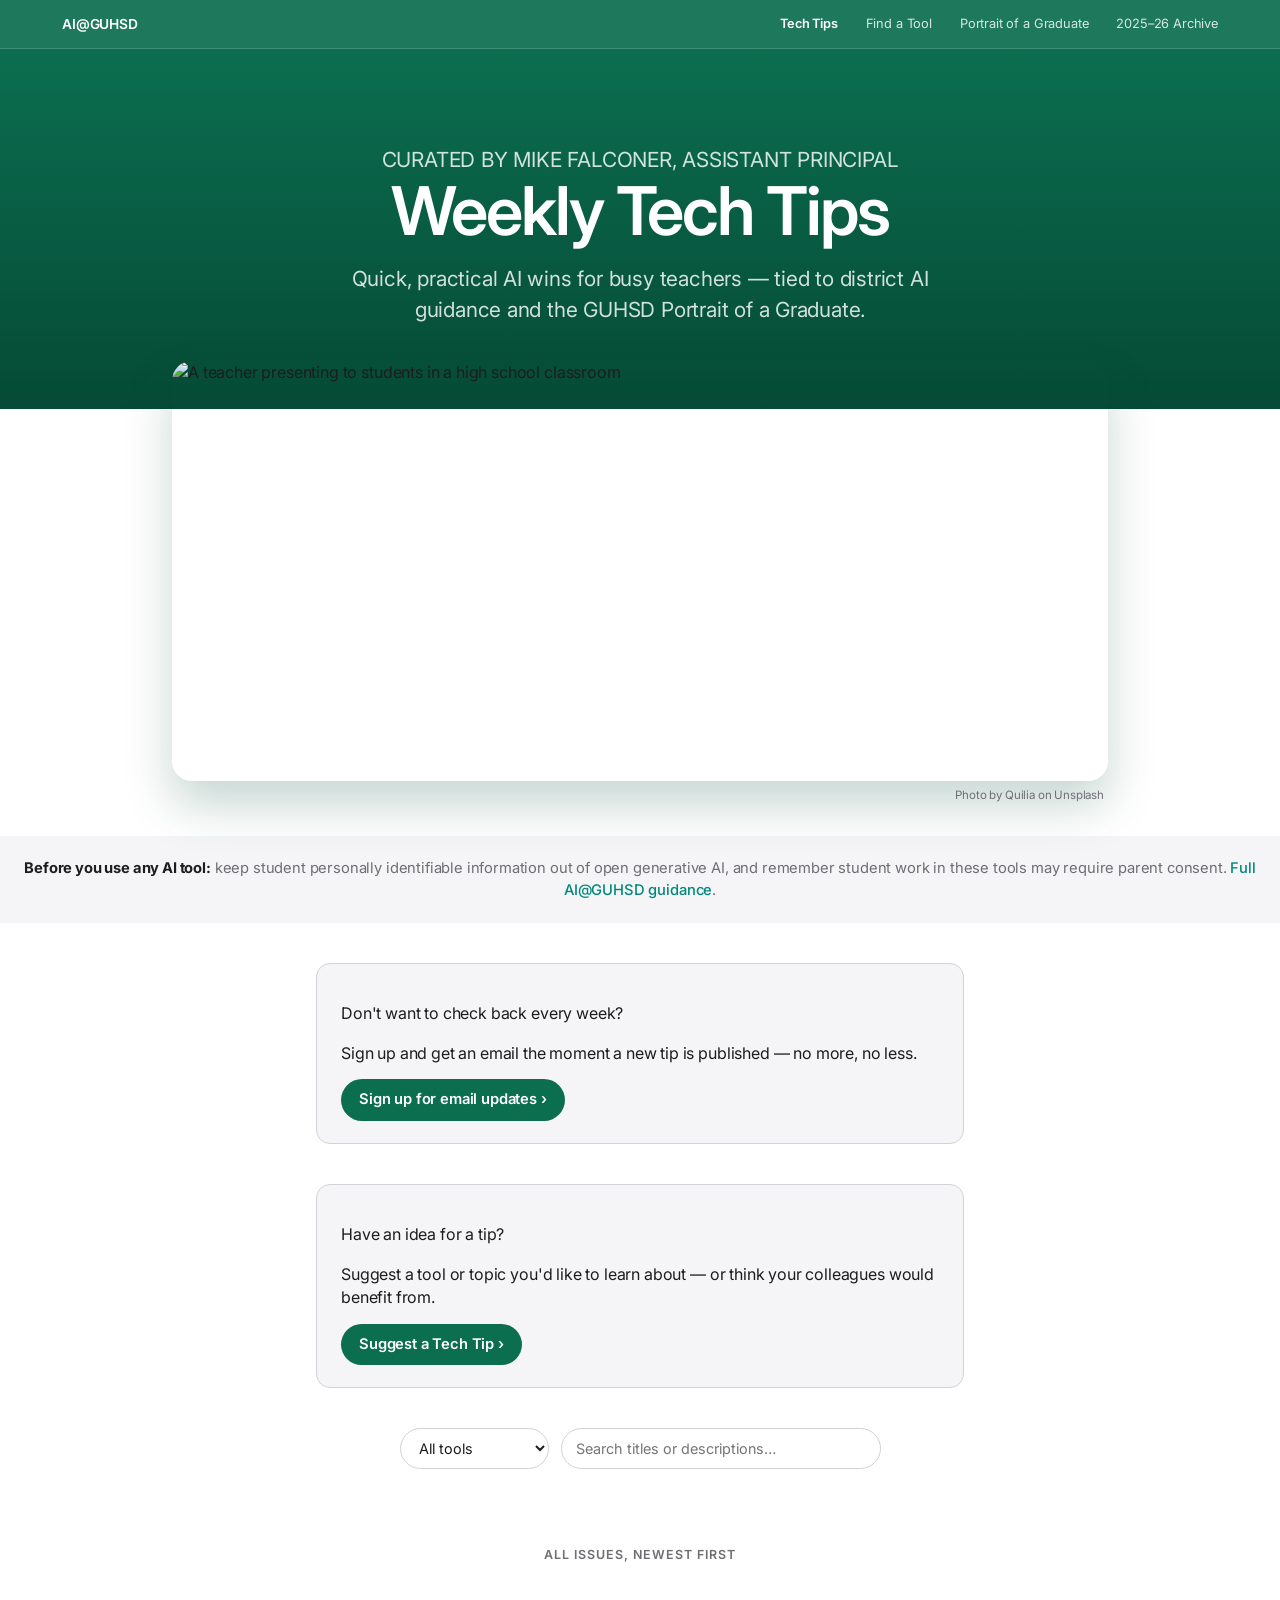
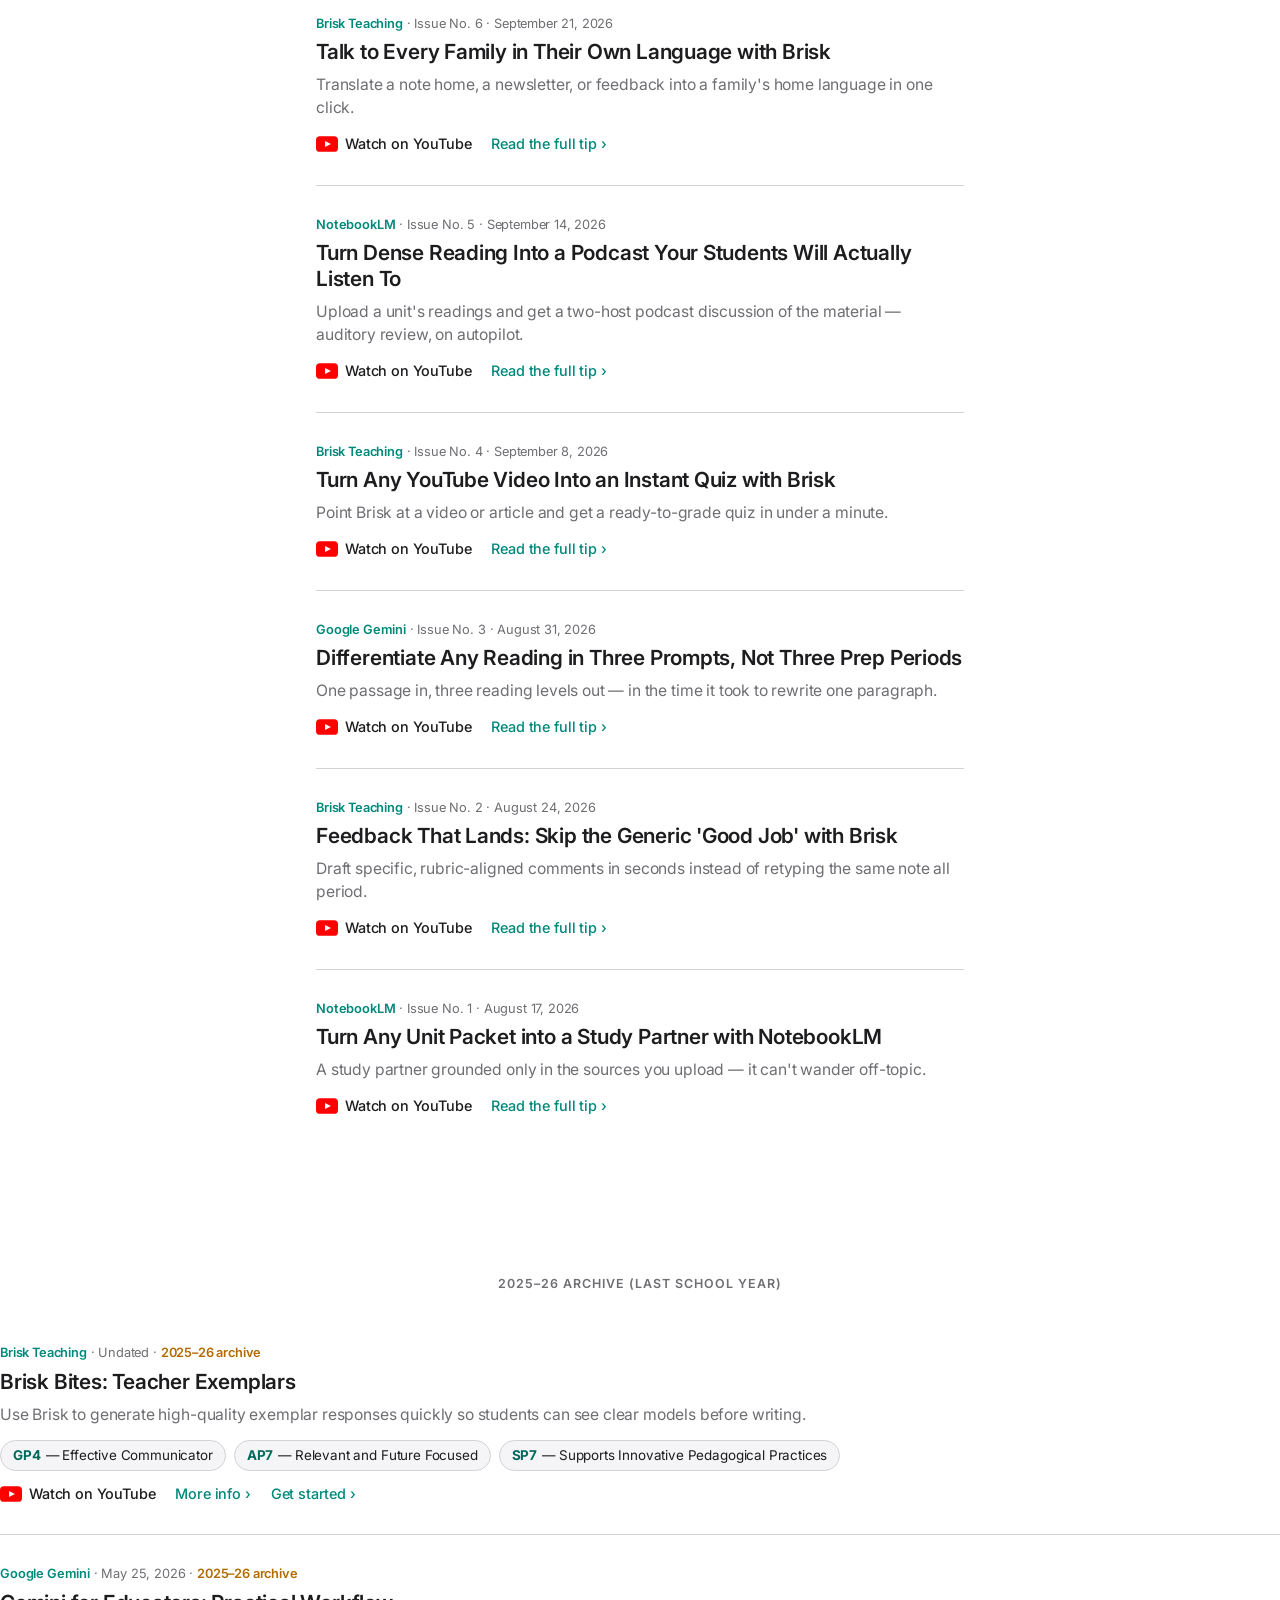
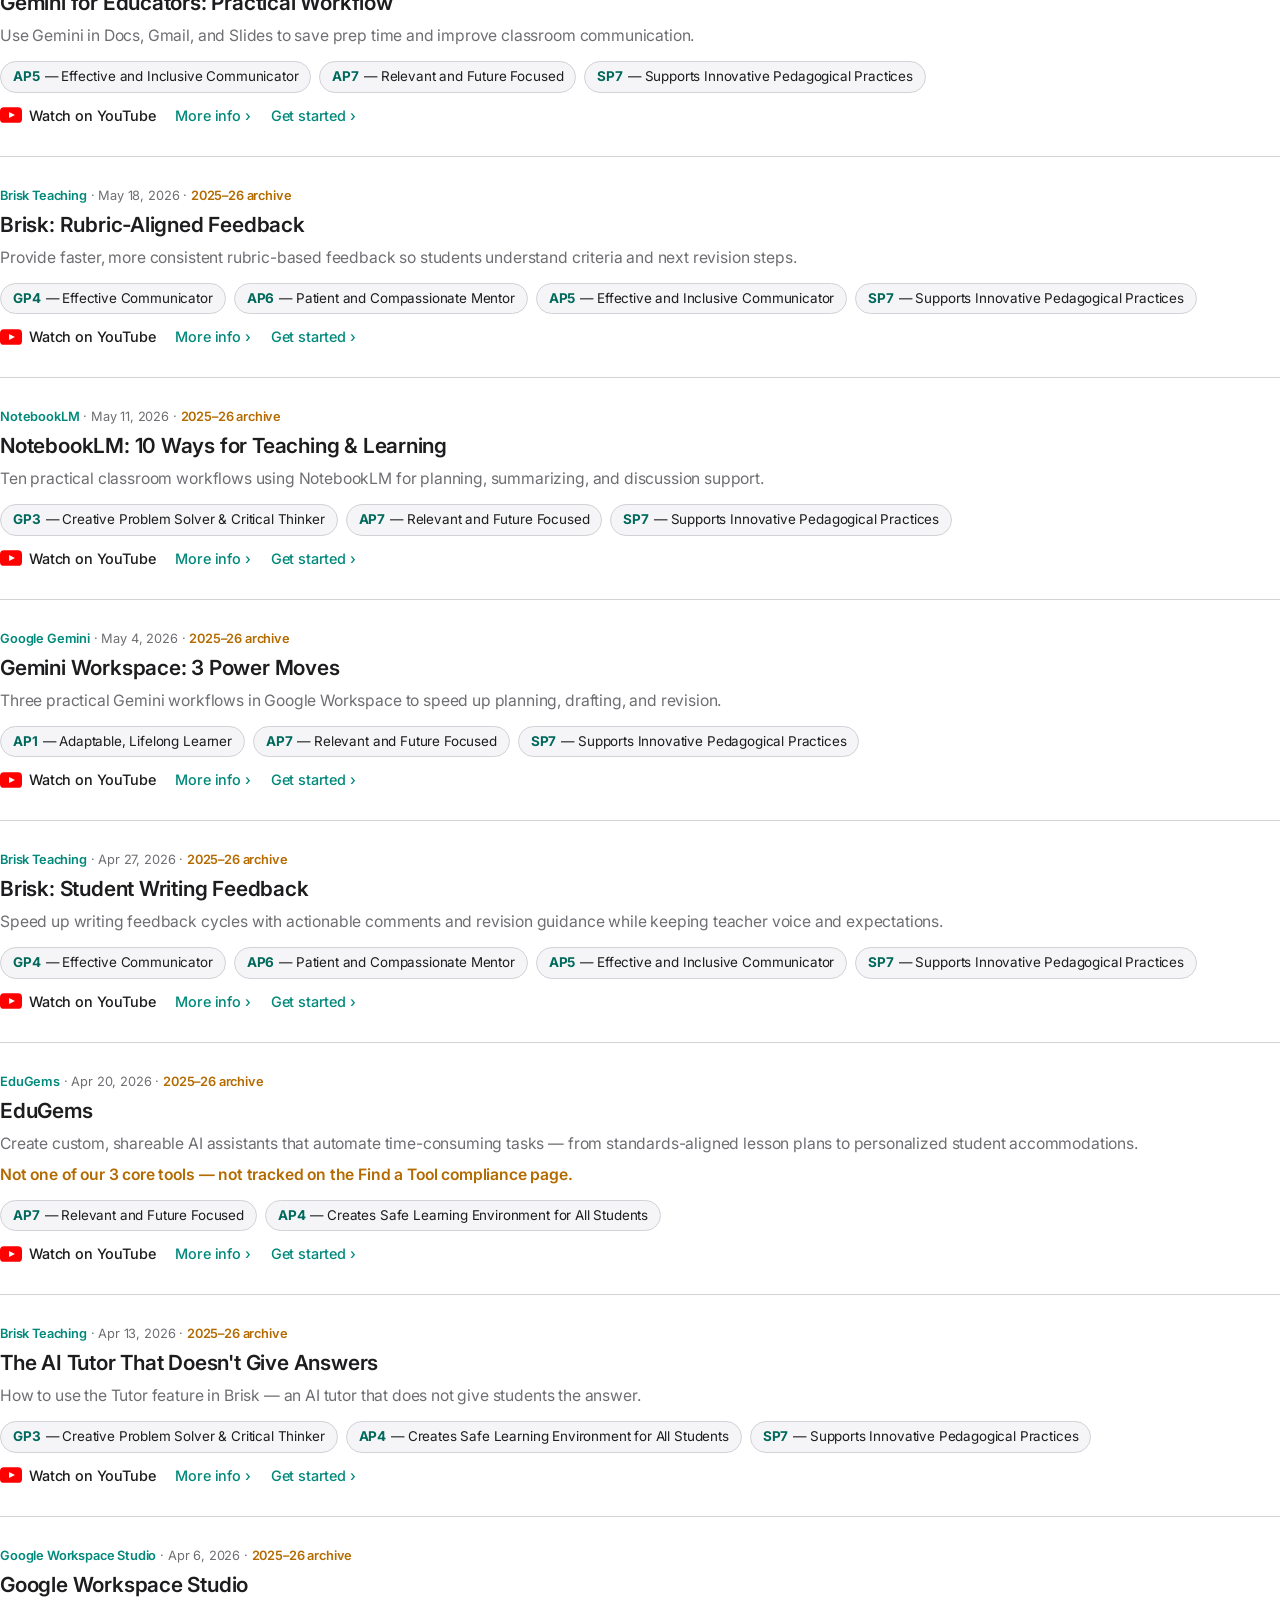
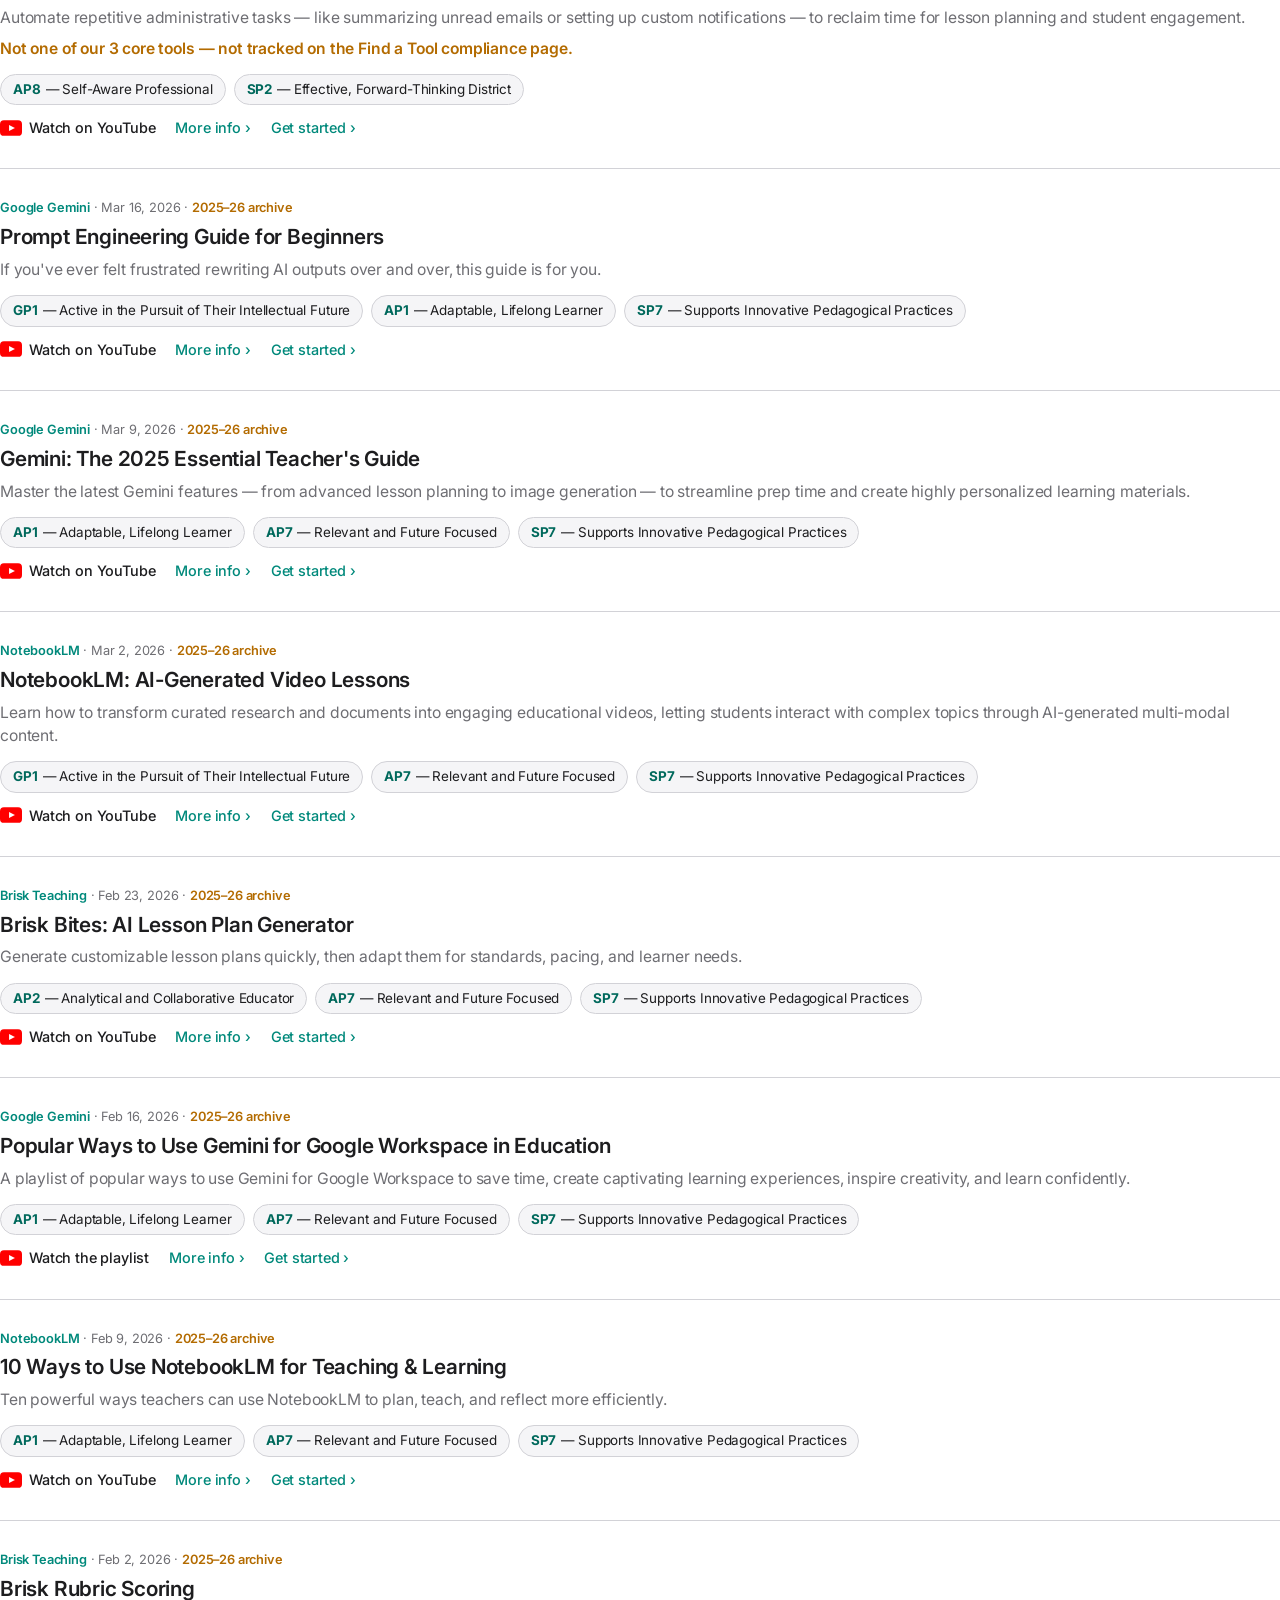
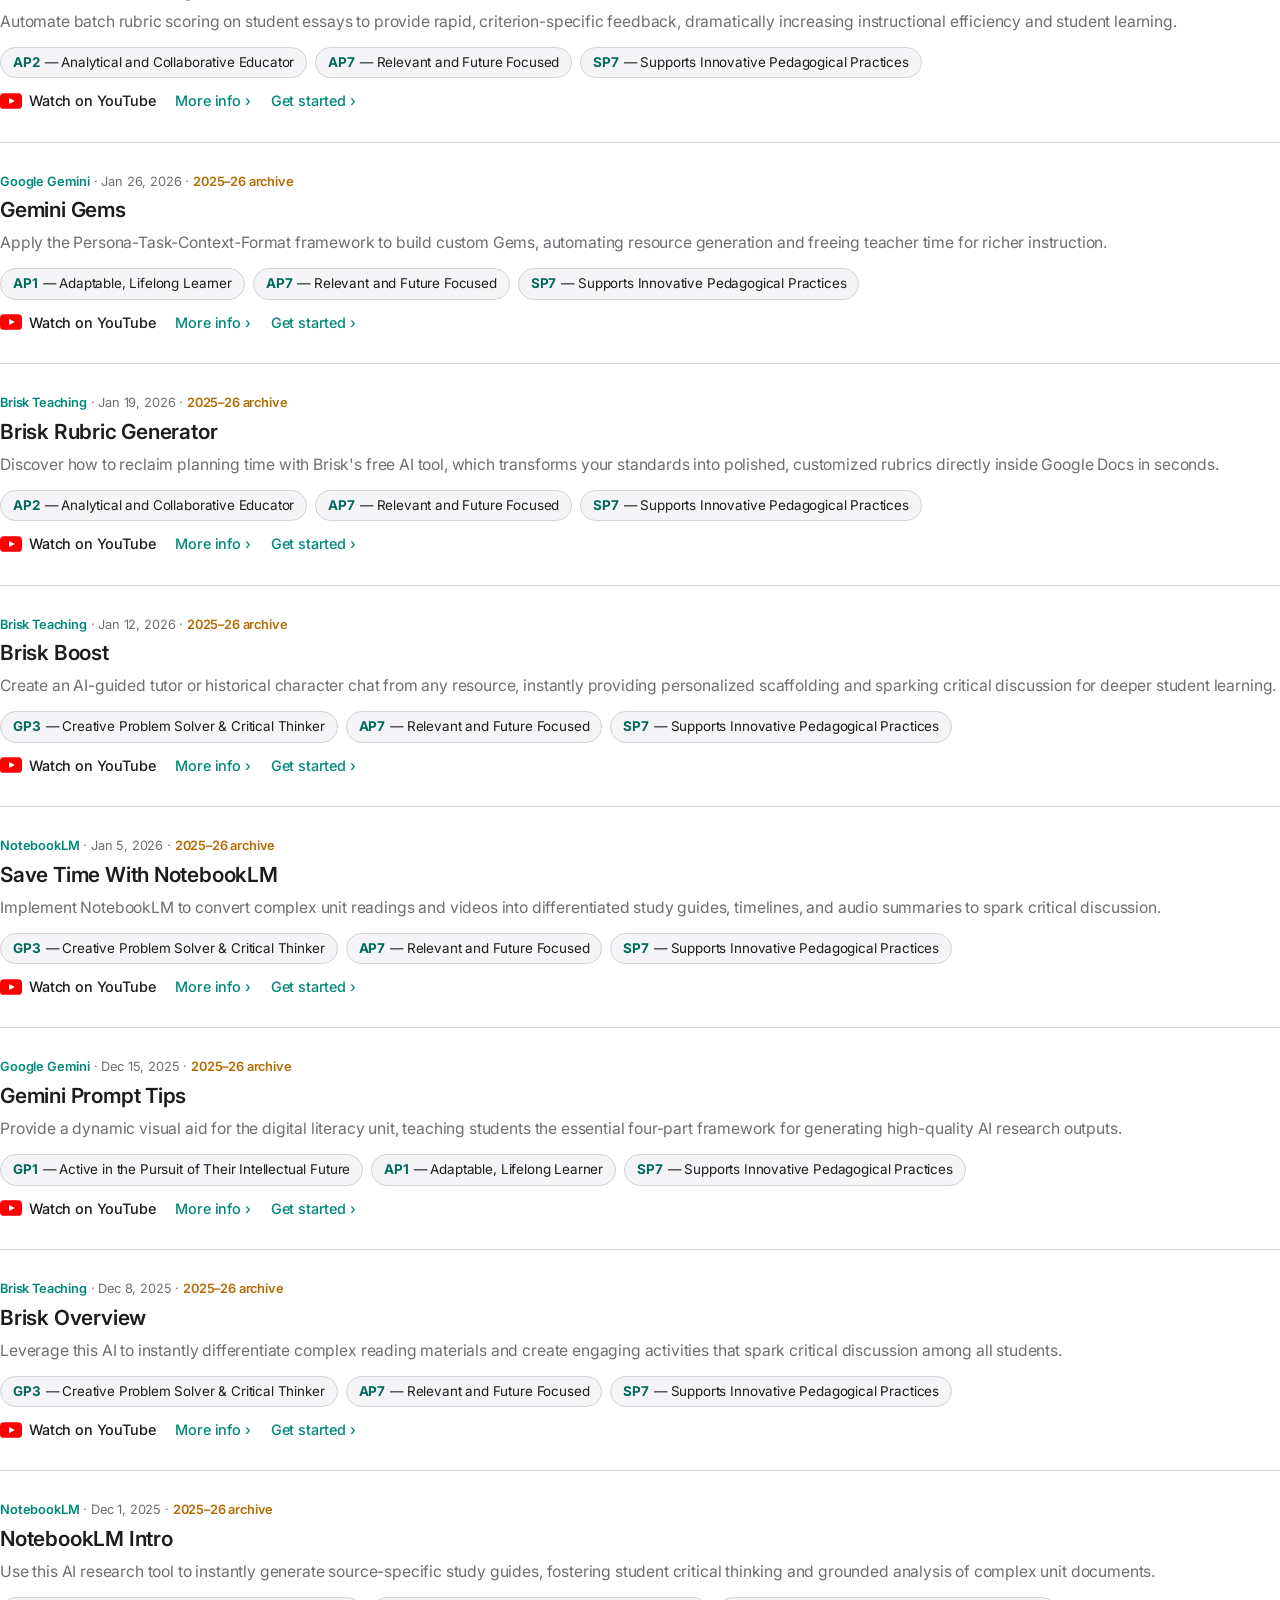
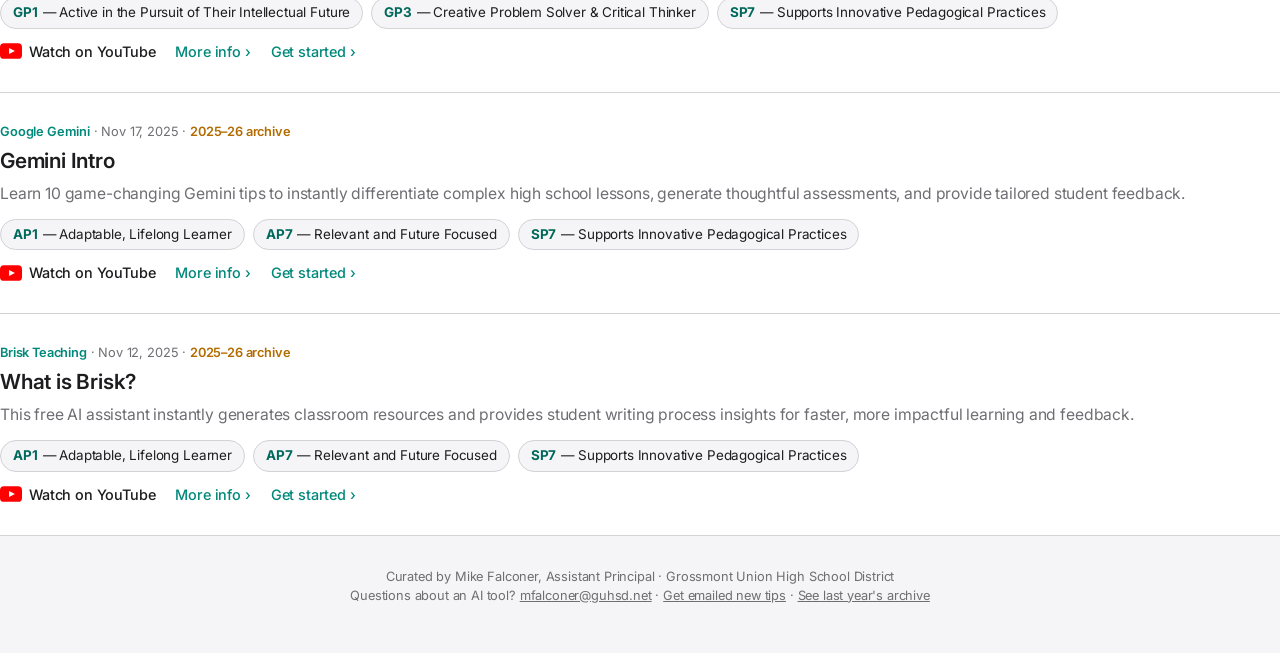
==== index.html @ 5868f376 "Add legacy archive section to index.html (searchable together with current tips), rewrite hero subti" ====
<!DOCTYPE html>
<html lang="en">
<head>
<meta charset="UTF-8">
<meta name="viewport" content="width=device-width, initial-scale=1.0">
<link rel="icon" type="image/svg+xml" href="favicon.svg">
<title>GUHSD Weekly Tech Tips</title>
<meta name="description" content="Weekly AI tech tips for GUHSD teachers — short videos, district AI guidance, and Portrait of a Graduate connections.">
<link rel="preconnect" href="https://fonts.googleapis.com">
<link href="https://fonts.googleapis.com/css2?family=Inter:wght@400;500;600;700&display=swap" rel="stylesheet">
<link rel="stylesheet" href="css/style.css">
</head>
<body>

<nav class="site-nav">
  <div class="site-nav-inner">
    <span class="site-nav-brand">AI@GUHSD</span>
    <div class="site-nav-links">
      <a href="index.html" aria-current="page">Tech Tips</a>
      <a href="tools.html">Find a Tool</a>
      <a href="portrait-of-a-graduate.html">Portrait of a Graduate</a>
      <a href="2025-26-archive.html">2025–26 Archive</a>
    </div>
  </div>
</nav>

<header class="hero">
  <p class="hero-eyebrow">Curated by Mike Falconer, Assistant Principal</p>
  <h1>Weekly Tech Tips</h1>
  <p>Quick, practical AI wins for busy teachers — tied to district AI guidance and the GUHSD Portrait of a Graduate.</p>
</header>

<div class="hero-image-wrap">
  <img class="hero-image"
       src="https://images.unsplash.com/photo-1509062522246-3755977927d7?auto=format&fit=crop&w=1600&q=80"
       alt="A teacher presenting to students in a high school classroom">
  <p class="hero-image-credit">Photo by Quilia on Unsplash</p>
</div>

<div class="intro-banner">
  <strong>Before you use any AI tool:</strong> keep student personally identifiable information out of open generative AI, and remember student work in these tools may require parent consent.
  <a href="https://www.guhsd.net/Departments/Business-Services/Educational-Technology-Services/Application-Support/Artificial-Intelligence-AI/index.html" target="_blank" rel="noopener">Full AI@GUHSD guidance</a>.
</div>

<div class="finder-section" style="padding-top:40px;padding-bottom:0;">
  <div class="gem-callout">
    <p class="q" style="margin-bottom:6px;">Don't want to check back every week?</p>
    <p class="a" style="margin-bottom:14px;">
      Sign up and get an email the moment a new tip is published — no more, no less.
    </p>
    <a class="btn-teal" href="https://docs.google.com/forms/d/e/1FAIpQLSflh2l3PXs2NGAHv6u-hGjKtv7XPMycD4LKFdD82O3FxRU_Rg/viewform?usp=publish-editor" target="_blank" rel="noopener">Sign up for email updates &rsaquo;</a>
  </div>

  <div class="gem-callout">
    <p class="q" style="margin-bottom:6px;">Have an idea for a tip?</p>
    <p class="a" style="margin-bottom:14px;">
      Suggest a tool or topic you'd like to learn about — or think your colleagues would benefit from.
    </p>
    <a class="btn-teal" href="https://docs.google.com/forms/d/e/1FAIpQLSdqGmnZZopehRcXwUj5gQ9Hk9gUF6NpgJ4jmqcLdE-G4p8SUg/viewform?usp=header" target="_blank" rel="noopener">Suggest a Tech Tip &rsaquo;</a>
  </div>
</div>

<div class="archive-controls">
  <select id="filter-tool" aria-label="Filter by AI tool">
    <option value="">All tools</option>
  </select>
  <input id="filter-search" type="search" placeholder="Search titles or descriptions…" aria-label="Search tips">
</div>

<p class="section-eyebrow">All issues, newest first</p>
<div id="archive-issues">
  <p class="empty-state">Loading tips…</p>
</div>

<div id="legacy-section">
  <p class="section-eyebrow">2025–26 archive (last school year)</p>
  <div id="legacy-issues">
    <p class="empty-state">Loading tips…</p>
  </div>
</div>

<footer class="site-footer">
  Curated by Mike Falconer, Assistant Principal · Grossmont Union High School District<br>
  Questions about an AI tool? <a href="mailto:mfalconer@guhsd.net">mfalconer@guhsd.net</a> ·
  <a href="https://docs.google.com/forms/d/e/1FAIpQLSflh2l3PXs2NGAHv6u-hGjKtv7XPMycD4LKFdD82O3FxRU_Rg/viewform?usp=publish-editor" target="_blank" rel="noopener">Get emailed new tips</a> ·
  <a href="2025-26-archive.html">See last year's archive</a>
</footer>

<script src="js/app.js?v=4"></script>
</body>
</html>
---- css/style.css ----
/* ===================================================================
   GUHSD Weekly Tech Tips — Apple.com-inspired design system
   Palette: GUHSD teal #0B6E4F (nav, hero) · deep teal-green #054A35
            interactive accent #00897B (links, CTAs) · Apple-gray #F5F5F7
            near-black #1D1D1F (text) · secondary gray #6E6E73
   Type:    System font stack (SF Pro on Apple devices, Inter as the
            cross-platform substitute) — tight tracking, big display sizes.
   =================================================================== */

:root {
  --navy: #0B6E4F;
  --navy-deep: #054A35;
  --blue: #00897B;
  --blue-dark: #00695C;
  --gold: #9AF0C6;
  --gray-bg: #F5F5F7;
  --white: #FFFFFF;
  --text: #1D1D1F;
  --text-secondary: #6E6E73;
  --divider: #D2D2D7;
  --max: 980px;
  --max-narrow: 692px;
}

* { box-sizing: border-box; }

html { scroll-behavior: smooth; }

body {
  margin: 0;
  background: var(--white);
  color: var(--text);
  font-family: -apple-system, BlinkMacSystemFont, 'Inter', 'Segoe UI', Helvetica, Arial, sans-serif;
  line-height: 1.47;
  letter-spacing: -0.01em;
  -webkit-font-smoothing: antialiased;
}

@media (prefers-reduced-motion: reduce) {
  * { animation: none !important; transition: none !important; }
  html { scroll-behavior: auto; }
}

a { color: var(--blue); text-decoration: none; }
a:hover { text-decoration: underline; }
a:focus-visible, button:focus-visible, input:focus-visible, select:focus-visible {
  outline: 2px solid var(--blue);
  outline-offset: 3px;
}

/* ---------- Nav ---------- */
.site-nav {
  position: sticky;
  top: 0;
  z-index: 20;
  background: rgba(11,110,79,0.92);
  backdrop-filter: saturate(180%) blur(20px);
  -webkit-backdrop-filter: saturate(180%) blur(20px);
  border-bottom: 1px solid rgba(255,255,255,0.15);
}

.site-nav-inner {
  max-width: 1200px;
  margin: 0 auto;
  padding: 0 22px;
  height: 48px;
  display: flex;
  align-items: center;
  justify-content: space-between;
  gap: 16px;
}

.site-nav-brand {
  font-size: 0.86rem;
  font-weight: 600;
  color: var(--white);
  white-space: nowrap;
}

.site-nav-links {
  display: flex;
  gap: 28px;
}

.site-nav-links a {
  color: var(--white);
  font-size: 0.8rem;
  font-weight: 400;
  opacity: 0.82;
}

.site-nav-links a:hover { opacity: 1; text-decoration: none; }
.site-nav-links a[aria-current="page"] { opacity: 1; font-weight: 600; }

/* ---------- Hero ---------- */
.hero {
  background: linear-gradient(180deg, var(--navy) 0%, var(--navy-deep) 100%);
  color: var(--white);
  text-align: center;
  padding: 96px 22px 84px;
}

.hero-eyebrow {
  font-size: 0.78rem;
  font-weight: 600;
  letter-spacing: 0.06em;
  text-transform: uppercase;
  color: var(--gold);
  margin: 0 0 14px;
}

.hero h1 {
  font-size: clamp(2.4rem, 6vw, 4.2rem);
  font-weight: 600;
  letter-spacing: -0.03em;
  margin: 0 0 18px;
  line-height: 1.05;
  color: var(--white);
}

.hero p {
  font-size: clamp(1.05rem, 2vw, 1.3rem);
  font-weight: 400;
  color: rgba(255,255,255,0.82);
  max-width: 620px;
  margin: 0 auto;
  letter-spacing: -0.01em;
}

/* ---------- Hero image (homepage only) ---------- */
.hero-image-wrap {
  max-width: var(--max);
  margin: -48px auto 0;
  padding: 0 22px;
  position: relative;
  z-index: 1;
}

.hero-image {
  display: block;
  width: 100%;
  height: clamp(220px, 38vw, 420px);
  object-fit: cover;
  border-radius: 20px;
  box-shadow: 0 24px 48px rgba(5,74,53,0.22);
}

.hero-image-credit {
  text-align: right;
  font-size: 0.72rem;
  color: var(--text-secondary);
  margin: 6px 4px 0 0;
}

/* ---------- Intro / compliance banner ---------- */
.intro-banner {
  background: var(--gray-bg);
  text-align: center;
  padding: 22px 22px;
  font-size: 0.92rem;
  color: var(--text-secondary);
  margin-top: 32px;
}

.intro-banner strong { color: var(--text); }
.intro-banner a { font-weight: 500; }

/* ---------- Section eyebrow ---------- */
.section-eyebrow {
  text-align: center;
  font-size: 0.78rem;
  font-weight: 600;
  letter-spacing: 0.08em;
  text-transform: uppercase;
  color: var(--text-secondary);
  padding: 56px 22px 8px;
}

/* ---------- Compact teaser cards (home + archive + pipeline) ---------- */
#latest-issues, #archive-issues, #pipeline-issues {
  max-width: var(--max-narrow);
  margin: 0 auto;
  padding: 0 22px 60px;
}

.tip-teaser {
  padding: 30px 0;
  border-bottom: 1px solid var(--divider);
  text-align: left;
}

.tip-teaser:last-child { border-bottom: none; }

.tip-teaser-meta {
  font-size: 0.8rem;
  color: var(--text-secondary);
  margin: 0 0 6px;
}

.tip-teaser-tool { color: var(--blue); font-weight: 600; }

.tip-teaser h3 {
  margin: 0 0 8px;
  font-size: 1.3rem;
  font-weight: 600;
  letter-spacing: -0.01em;
  line-height: 1.25;
}

.tip-teaser h3 a { color: var(--text); }
.tip-teaser h3 a:hover { color: var(--blue); text-decoration: none; }

.teaser-copy {
  margin: 0 0 14px;
  color: var(--text-secondary);
  font-size: 0.98rem;
}

.tip-teaser-links {
  display: flex;
  flex-wrap: wrap;
  align-items: center;
  gap: 20px;
  font-size: 0.9rem;
  font-weight: 500;
}

.yt-link {
  display: inline-flex;
  align-items: center;
  gap: 7px;
  color: var(--text);
}
.yt-link:hover { color: var(--blue); text-decoration: none; }
.yt-icon { display: block; flex: none; }

.read-more::after { content: ' \203A'; }

/* ---------- Detail page topbar ---------- */
.detail-topbar {
  background: var(--gray-bg);
  border-bottom: 1px solid var(--divider);
  padding: 14px 22px;
}

.detail-topbar .back-link {
  display: block;
  max-width: var(--max-narrow);
  margin: 0 auto;
  font-size: 0.88rem;
  font-weight: 500;
  color: var(--blue);
}

/* ---------- Tip detail section (tip.html) ---------- */
.tip {
  padding: 40px 22px 72px;
  text-align: center;
}

.tip-inner {
  max-width: var(--max-narrow);
  margin: 0 auto;
}

.tip-meta {
  font-size: 0.86rem;
  color: var(--text-secondary);
  margin-bottom: 10px;
}

.tip-tool {
  color: var(--blue);
  font-weight: 600;
}

.tip h2 {
  font-size: clamp(1.7rem, 3.4vw, 2.4rem);
  font-weight: 600;
  letter-spacing: -0.02em;
  line-height: 1.1;
  margin: 0 0 28px;
  color: var(--text);
}

/* ---------- Video card ---------- */
.video-card {
  display: block;
  background: var(--white);
  border: 1px solid var(--divider);
  border-radius: 18px;
  padding: 28px 30px;
  margin: 0 0 28px;
  text-align: left;
  transition: box-shadow 0.2s ease, transform 0.2s ease;
}

.video-card:hover {
  text-decoration: none;
  box-shadow: 0 12px 28px rgba(0,0,0,0.08);
  transform: translateY(-1px);
}

.video-card-top {
  display: flex;
  align-items: center;
  gap: 14px;
  margin-bottom: 10px;
}

.video-card-title {
  font-weight: 600;
  color: var(--text);
  font-size: 1.02rem;
}

.video-card-channel {
  display: block;
  font-size: 0.82rem;
  color: var(--text-secondary);
  margin-top: 1px;
  font-weight: 400;
}

.video-card-desc {
  font-size: 0.96rem;
  color: var(--text-secondary);
  margin: 0;
}

/* ---------- Why it matters ---------- */
.why-copy {
  font-size: clamp(1.05rem, 2vw, 1.2rem);
  color: var(--text);
  font-weight: 400;
  letter-spacing: -0.01em;
  margin: 0 0 32px;
  text-align: left;
}

.why-copy .label {
  display: block;
  font-size: 0.78rem;
  font-weight: 600;
  letter-spacing: 0.06em;
  text-transform: uppercase;
  color: var(--text-secondary);
  margin-bottom: 8px;
}

/* ---------- POG chips ---------- */
.pog-block { margin: 0 0 32px; text-align: left; }

.pog-block .label {
  display: block;
  font-size: 0.78rem;
  font-weight: 600;
  letter-spacing: 0.06em;
  text-transform: uppercase;
  color: var(--text-secondary);
  margin-bottom: 10px;
}

.pog-tags {
  display: flex;
  flex-wrap: wrap;
  gap: 8px;
}

.pog-tag {
  display: inline-flex;
  align-items: baseline;
  gap: 5px;
  font-size: 0.84rem;
  color: var(--text);
  background: var(--gray-bg);
  border: 1px solid var(--divider);
  padding: 6px 12px;
  border-radius: 980px;
  line-height: 1.3;
}

.pog-tag .pog-code {
  font-weight: 700;
  color: var(--blue-dark);
}

/* ---------- Footer of each tip: compliance + actions ---------- */
.tip-footer {
  text-align: left;
  border-top: 1px solid var(--divider);
  padding-top: 20px;
}

.compliance-line {
  font-size: 0.88rem;
  color: var(--text-secondary);
  margin: 0 0 14px;
}

.status-pill {
  display: inline-flex;
  align-items: center;
  gap: 6px;
  font-size: 0.78rem;
  font-weight: 600;
  padding: 3px 10px 3px 8px;
  border-radius: 980px;
  margin-bottom: 10px;
}

.status-pill.approved { background: #E6F4EA; color: #1E7A34; }
.status-pill.limited { background: #FDECEA; color: #B3261E; }

.action-links {
  display: flex;
  flex-wrap: wrap;
  gap: 22px;
  font-size: 0.94rem;
  font-weight: 500;
}

.action-links a::after {
  content: ' \203A';
}

/* ---------- Archive controls ---------- */
.archive-controls {
  max-width: var(--max);
  margin: 0 auto;
  padding: 0 22px 8px;
  display: flex;
  gap: 12px;
  flex-wrap: wrap;
  justify-content: center;
}

.archive-controls select,
.archive-controls input {
  font-family: inherit;
  font-size: 0.9rem;
  padding: 10px 14px;
  border: 1px solid var(--divider);
  border-radius: 980px;
  background: var(--white);
  color: var(--text);
}

.archive-controls input { flex: 1; min-width: 200px; max-width: 320px; }

.empty-state {
  text-align: center;
  padding: 72px 20px;
  color: var(--text-secondary);
  font-size: 1.05rem;
}

/* ---------- Tool finder page ---------- */
.finder-section {
  max-width: var(--max-narrow);
  margin: 0 auto;
  padding: 0 22px 72px;
  text-align: left;
}

.finder-section h2 {
  font-size: 1.4rem;
  font-weight: 600;
  letter-spacing: -0.01em;
  margin: 0 0 18px;
  color: var(--text);
}

.quick-picks {
  list-style: none;
  margin: 0 0 12px;
  padding: 0;
}

.quick-picks li {
  padding: 16px 0;
  border-bottom: 1px solid var(--divider);
}
.quick-picks li:last-child { border-bottom: none; }

.quick-picks .q {
  font-weight: 600;
  color: var(--text);
  display: block;
  margin-bottom: 4px;
}

.quick-picks .a {
  color: var(--text-secondary);
  font-size: 0.96rem;
}
.quick-picks .a a { font-weight: 600; }

.tool-table-wrap {
  overflow-x: auto;
  margin-bottom: 14px;
}

table.tool-table {
  width: 100%;
  border-collapse: collapse;
  font-size: 0.92rem;
}

table.tool-table th, table.tool-table td {
  text-align: left;
  padding: 10px 12px;
  border-bottom: 1px solid var(--divider);
  white-space: nowrap;
}

table.tool-table th {
  font-size: 0.72rem;
  text-transform: uppercase;
  letter-spacing: 0.05em;
  color: var(--text-secondary);
  font-weight: 600;
}

table.tool-table td a { font-weight: 600; }

.tag-yes { color: #1E7A34; font-weight: 600; }
.tag-no { color: #B3261E; font-weight: 600; }
.tag-parent { color: #B36B00; font-weight: 600; }

.source-note {
  font-size: 0.84rem;
  color: var(--text-secondary);
  margin-top: 8px;
}

/* ---------- Official link-through card ---------- */
.official-link-card {
  display: flex;
  flex-wrap: wrap;
  align-items: center;
  justify-content: space-between;
  gap: 14px;
  background: var(--gray-bg);
  border: 1px solid var(--divider);
  border-radius: 14px;
  padding: 16px 20px;
  margin-bottom: 18px;
  font-size: 0.9rem;
  color: var(--text-secondary);
}

/* ---------- Gem callout ---------- */
.gem-callout {
  background: var(--gray-bg);
  border: 1px solid var(--divider);
  border-radius: 14px;
  padding: 22px 24px;
  margin-bottom: 40px;
}

.btn-teal {
  display: inline-block;
  background: var(--navy);
  color: var(--white) !important;
  font-weight: 600;
  font-size: 0.92rem;
  padding: 10px 18px;
  border-radius: 980px;
  text-decoration: none !important;
  white-space: nowrap;
}
.btn-teal:hover { background: var(--navy-deep); }

/* ---------- Social links list ---------- */
.social-links {
  list-style: none;
  margin: 0 0 12px;
  padding: 0;
}

.social-links li {
  display: flex;
  flex-wrap: wrap;
  align-items: baseline;
  gap: 14px;
  padding: 12px 0;
  border-bottom: 1px solid var(--divider);
}
.social-links li:last-child { border-bottom: none; }

.social-links .tool-name {
  font-weight: 600;
  color: var(--text);
  min-width: 140px;
}

.social-links a { font-size: 0.9rem; font-weight: 500; }

/* ---------- Footer ---------- */
footer.site-footer {
  border-top: 1px solid var(--divider);
  padding: 32px 22px 48px;
  text-align: center;
  font-size: 0.8rem;
  color: var(--text-secondary);
  background: var(--gray-bg);
}

footer.site-footer a { color: var(--text-secondary); text-decoration: underline; }

/* ---------- Responsive ---------- */
@media (max-width: 560px) {
  .video-card { padding: 20px; }
  .hero { padding: 72px 20px 60px; }
  table.tool-table { font-size: 0.84rem; }
  .social-links li { flex-direction: column; gap: 6px; }
  .hero-image-wrap { margin-top: -28px; }
  .official-link-card { flex-direction: column; align-items: flex-start; }
}
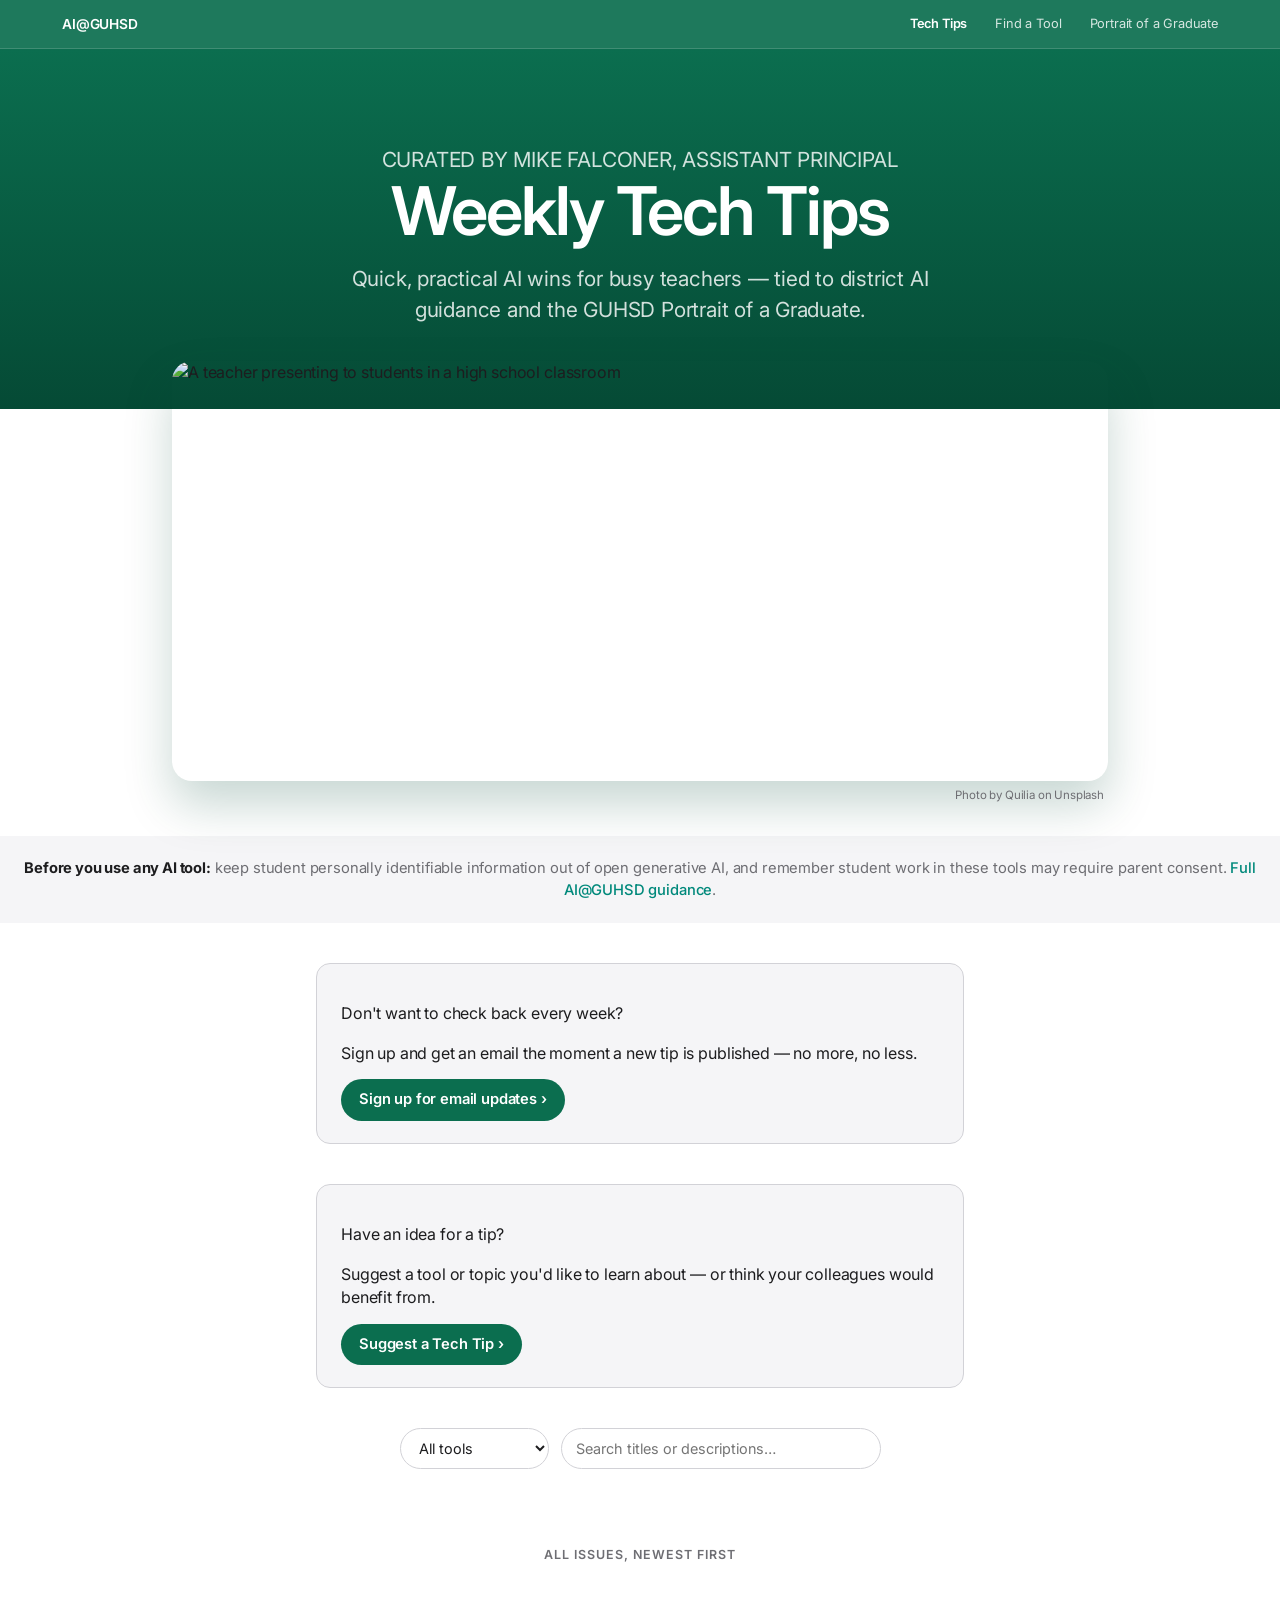
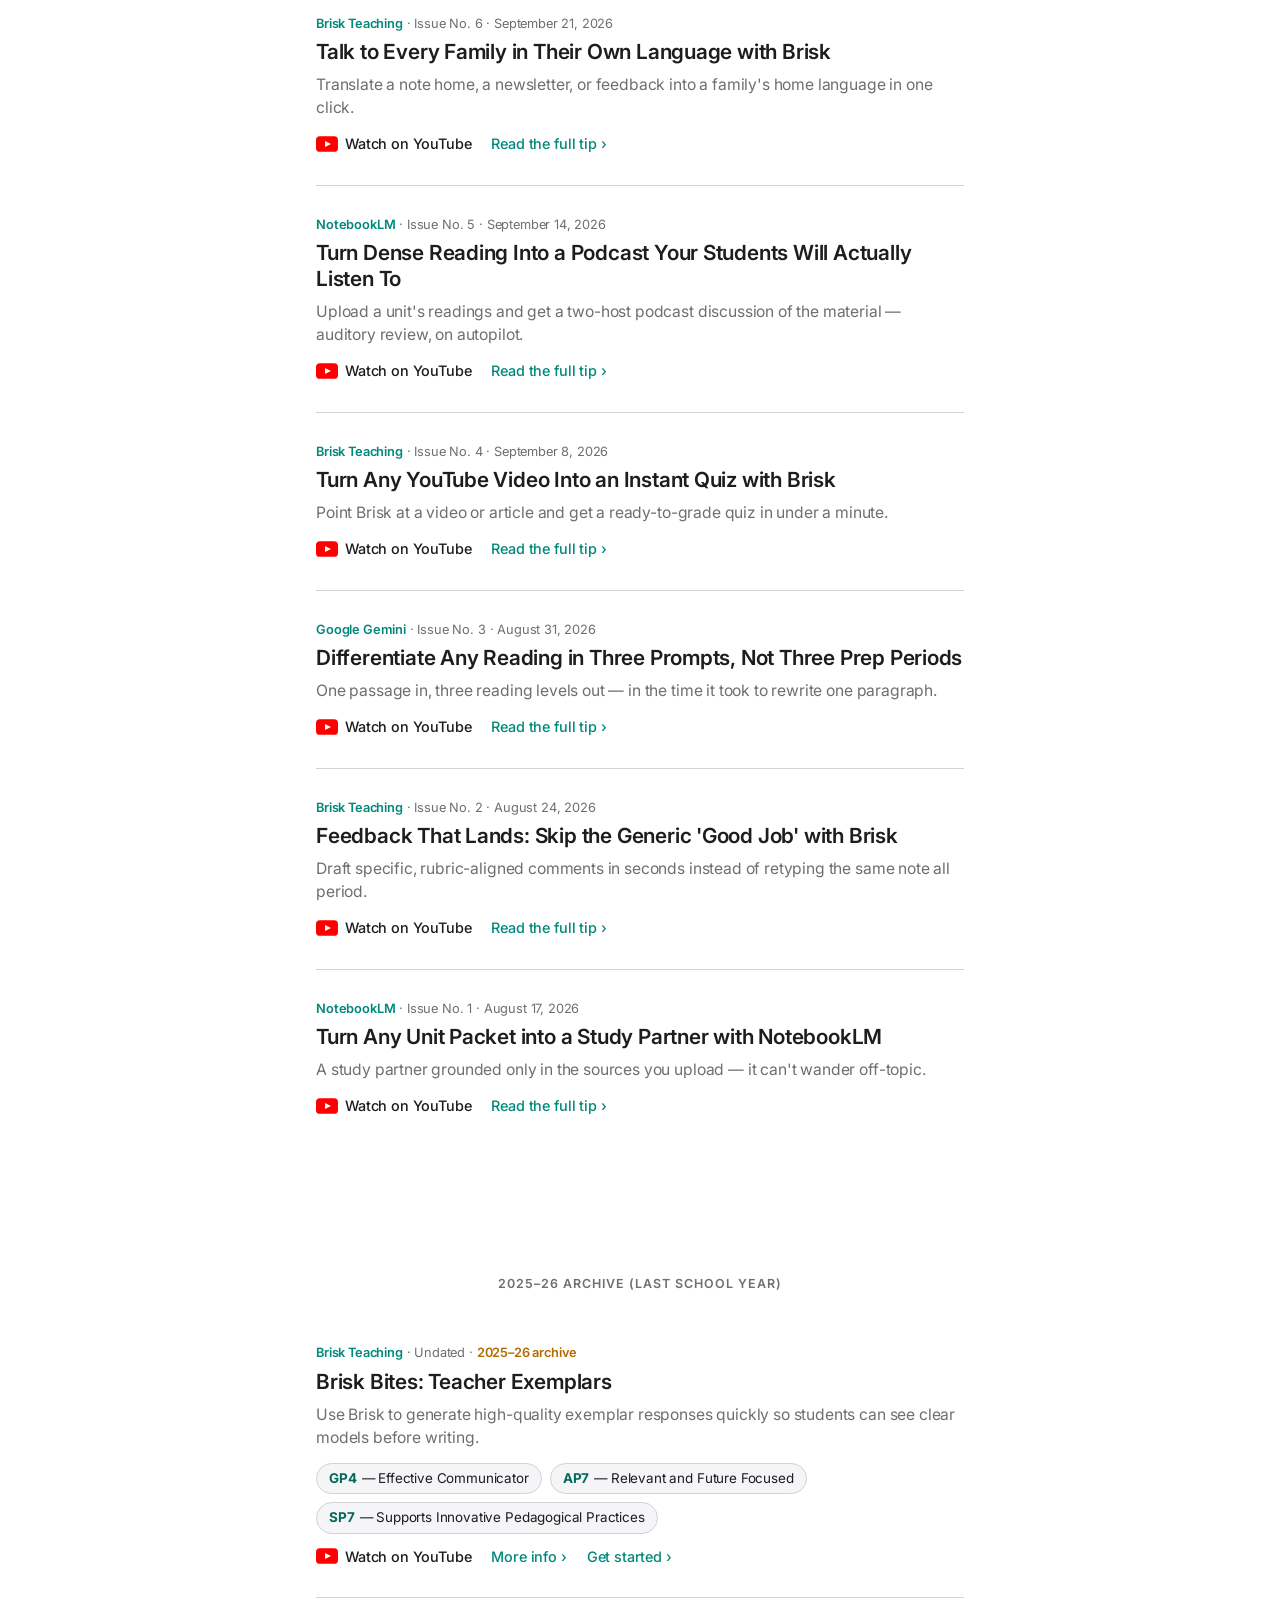
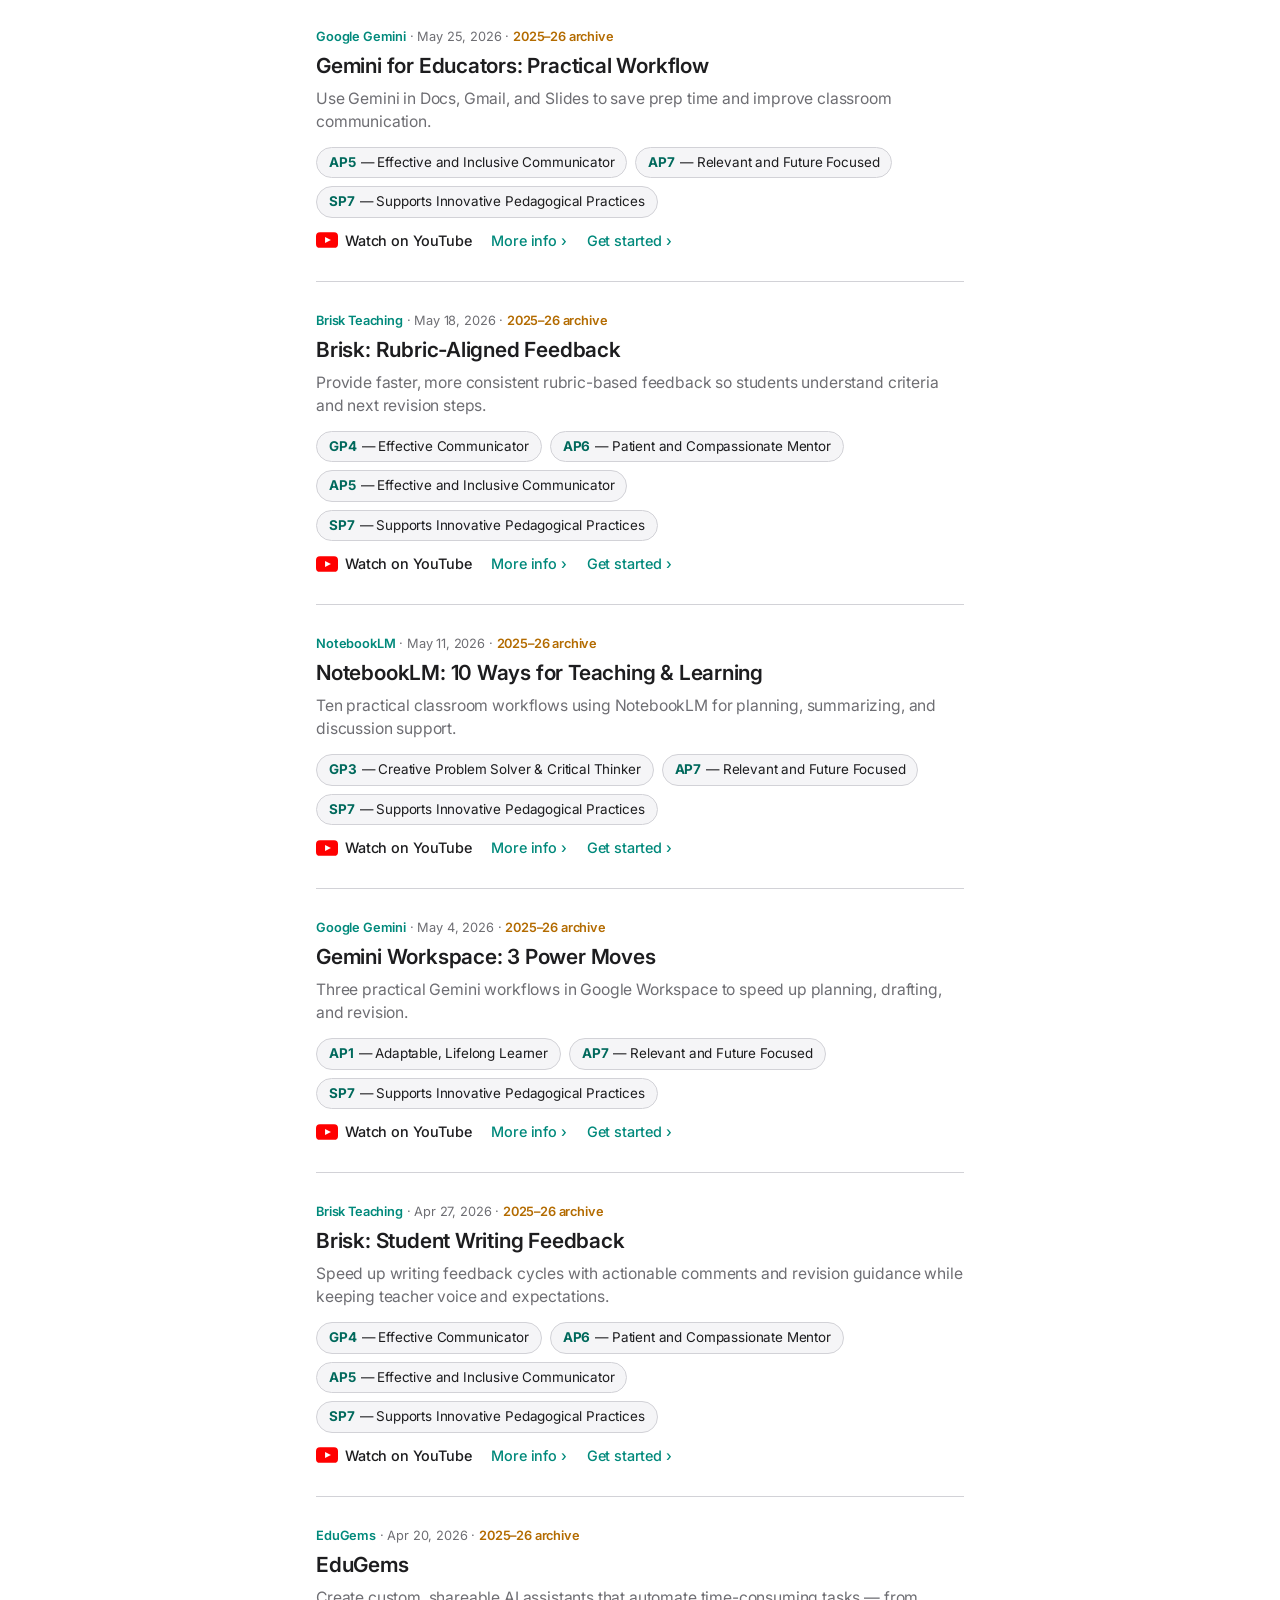
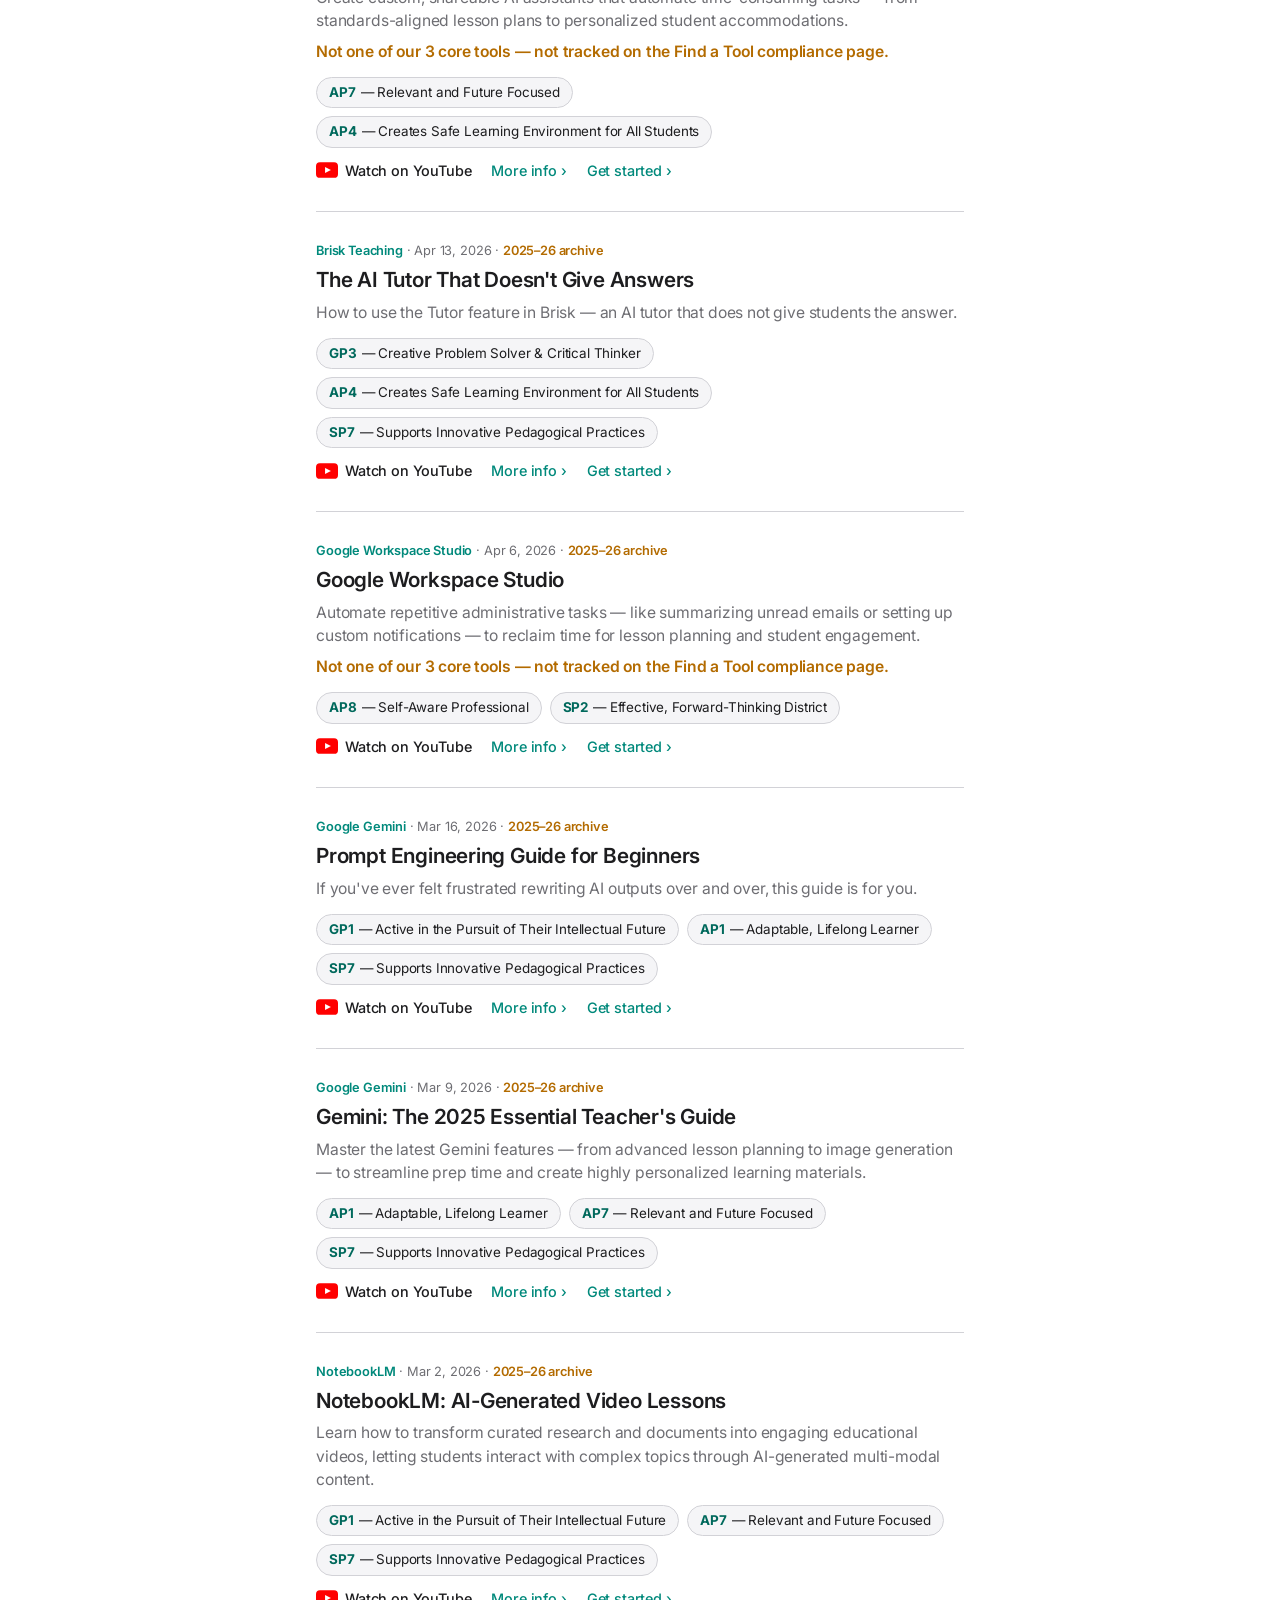
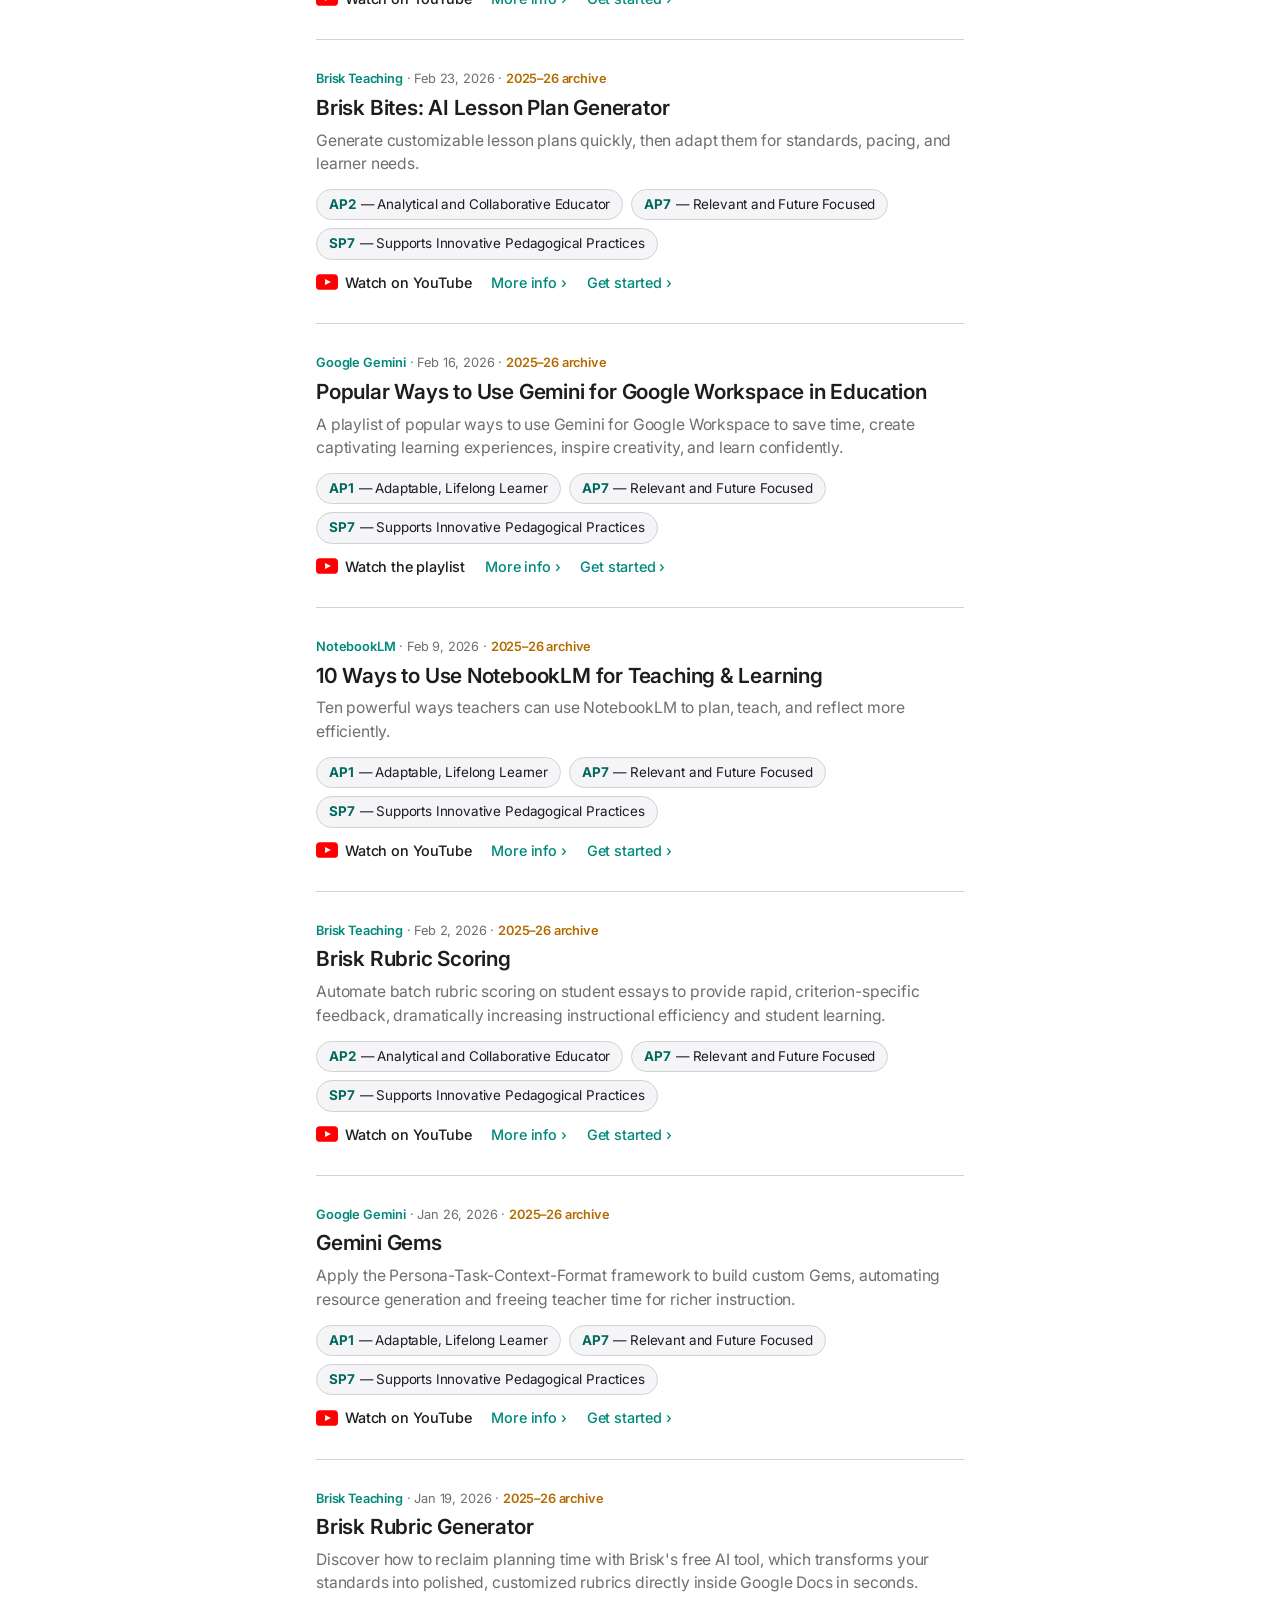
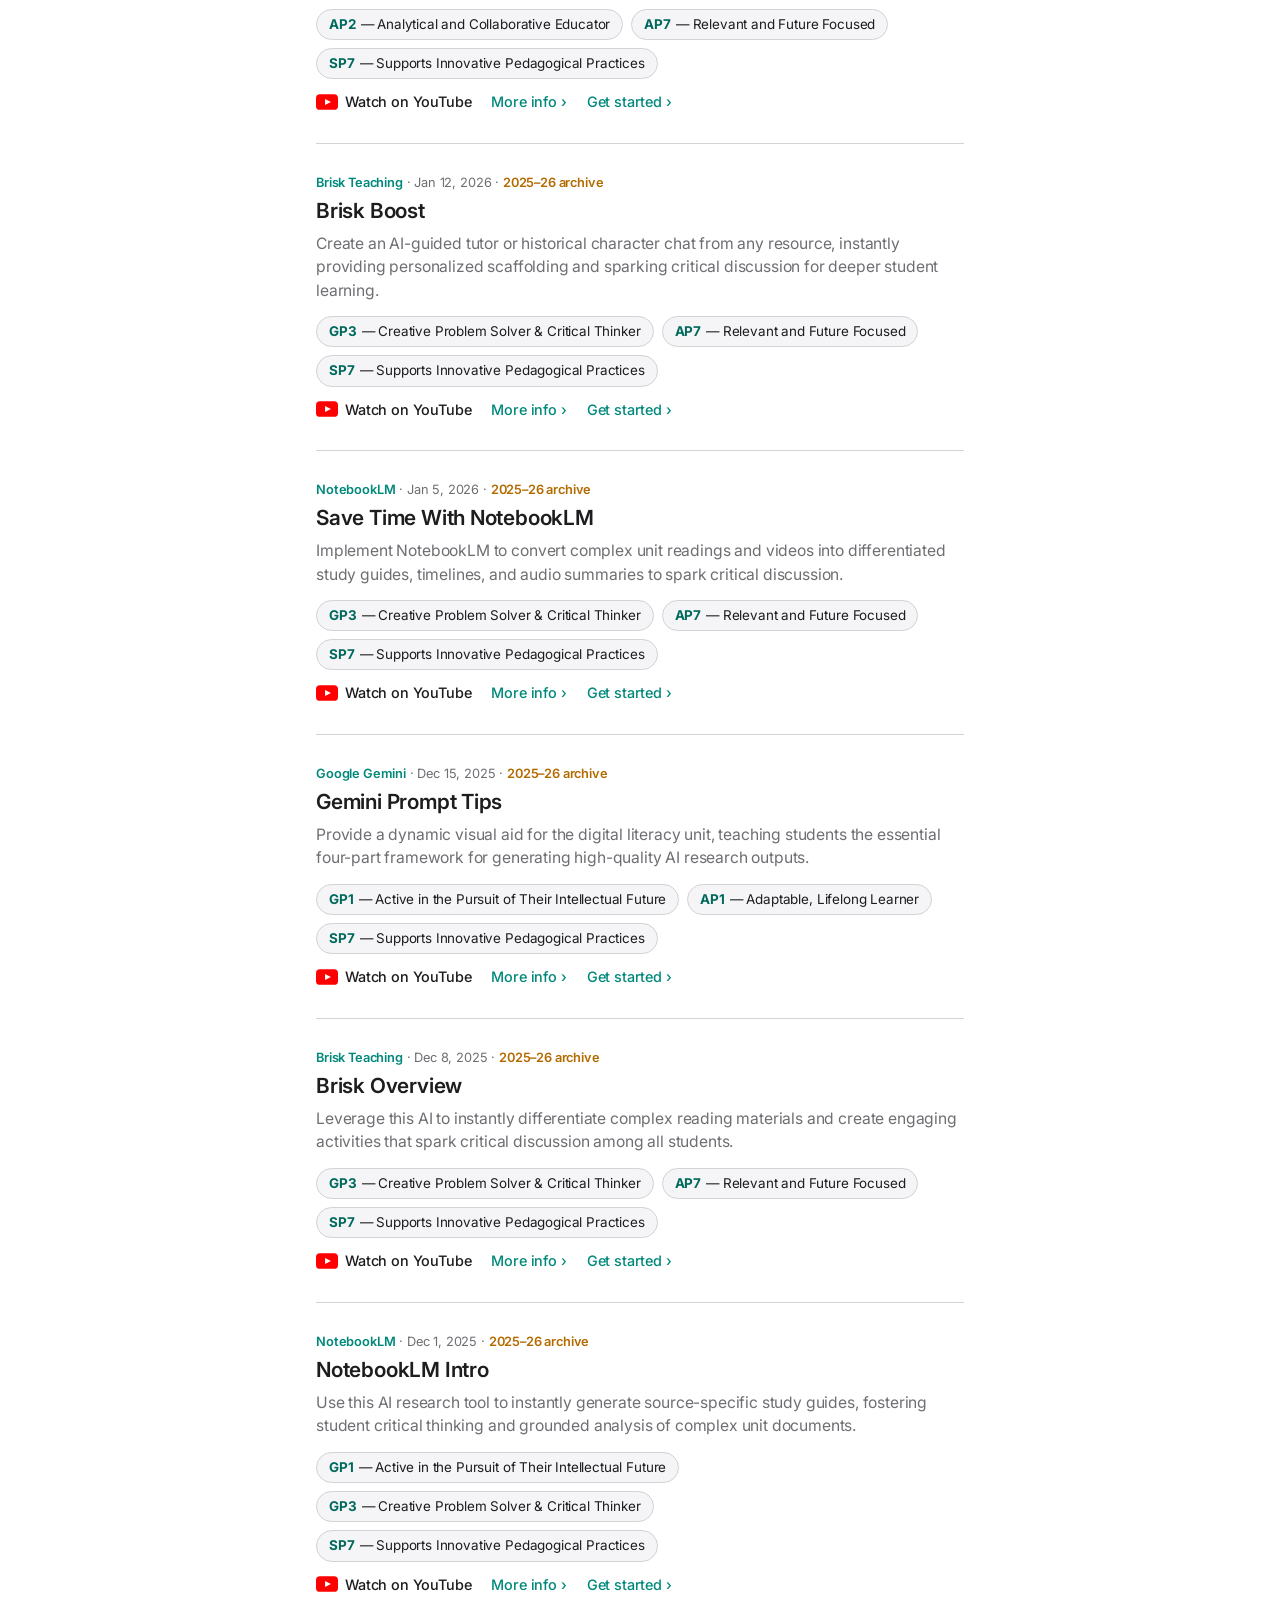
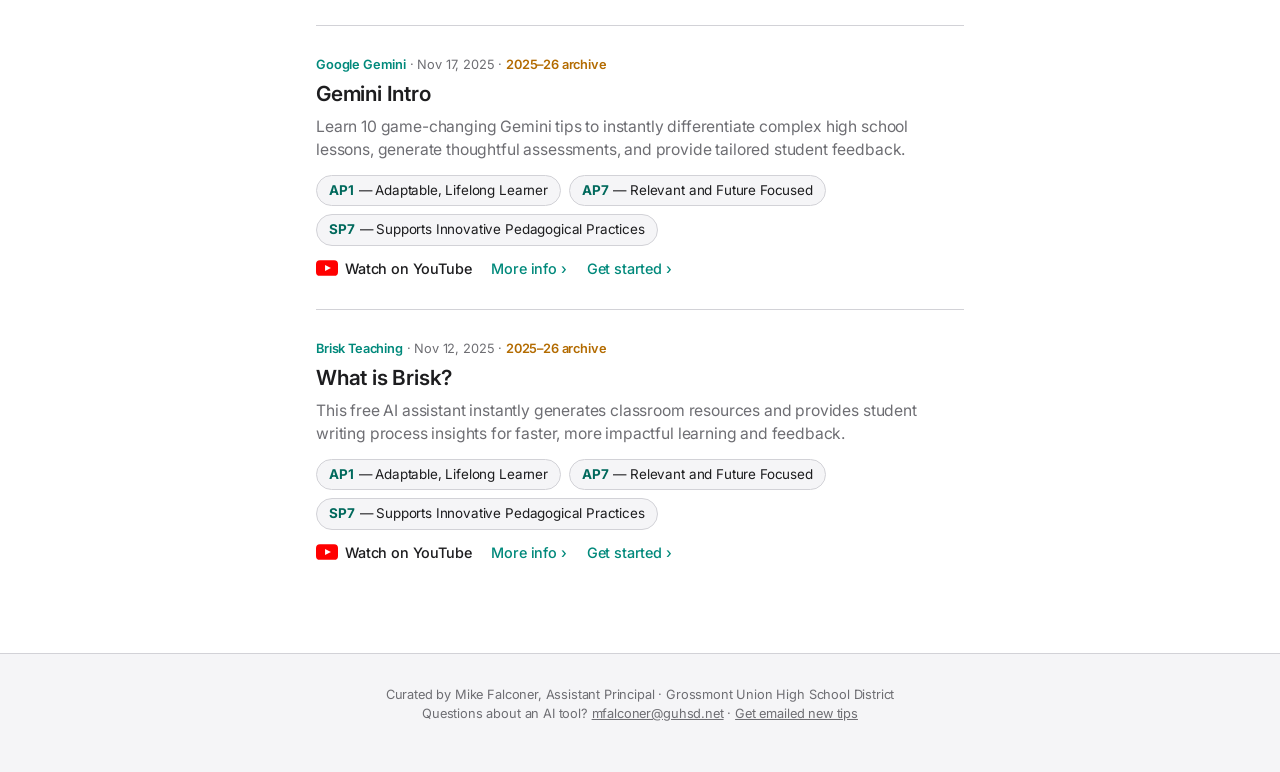
==== commit f420353f: "Remove 2025-26 Archive nav link (tips now live/searchable on the main page) and its footer link" ====
--- a/index.html
+++ b/index.html
@@ -19,7 +19,6 @@
       <a href="index.html" aria-current="page">Tech Tips</a>
       <a href="tools.html">Find a Tool</a>
       <a href="portrait-of-a-graduate.html">Portrait of a Graduate</a>
-      <a href="2025-26-archive.html">2025–26 Archive</a>
     </div>
   </div>
 </nav>
@@ -82,8 +81,7 @@
 <footer class="site-footer">
   Curated by Mike Falconer, Assistant Principal · Grossmont Union High School District<br>
   Questions about an AI tool? <a href="mailto:mfalconer@guhsd.net">mfalconer@guhsd.net</a> ·
-  <a href="https://docs.google.com/forms/d/e/1FAIpQLSflh2l3PXs2NGAHv6u-hGjKtv7XPMycD4LKFdD82O3FxRU_Rg/viewform?usp=publish-editor" target="_blank" rel="noopener">Get emailed new tips</a> ·
-  <a href="2025-26-archive.html">See last year's archive</a>
+  <a href="https://docs.google.com/forms/d/e/1FAIpQLSflh2l3PXs2NGAHv6u-hGjKtv7XPMycD4LKFdD82O3FxRU_Rg/viewform?usp=publish-editor" target="_blank" rel="noopener">Get emailed new tips</a>
 </footer>
 
 <script src="js/app.js?v=4"></script>
--- a/css/style.css
+++ b/css/style.css
@@ -176,8 +176,8 @@
   padding: 56px 22px 8px;
 }
 
-/* ---------- Compact teaser cards (home + archive + pipeline) ---------- */
-#latest-issues, #archive-issues, #pipeline-issues {
+/* ---------- Compact teaser cards (home + archive + pipeline + legacy) ---------- */
+#latest-issues, #archive-issues, #pipeline-issues, #legacy-issues, #legacy-archive-issues {
   max-width: var(--max-narrow);
   margin: 0 auto;
   padding: 0 22px 60px;
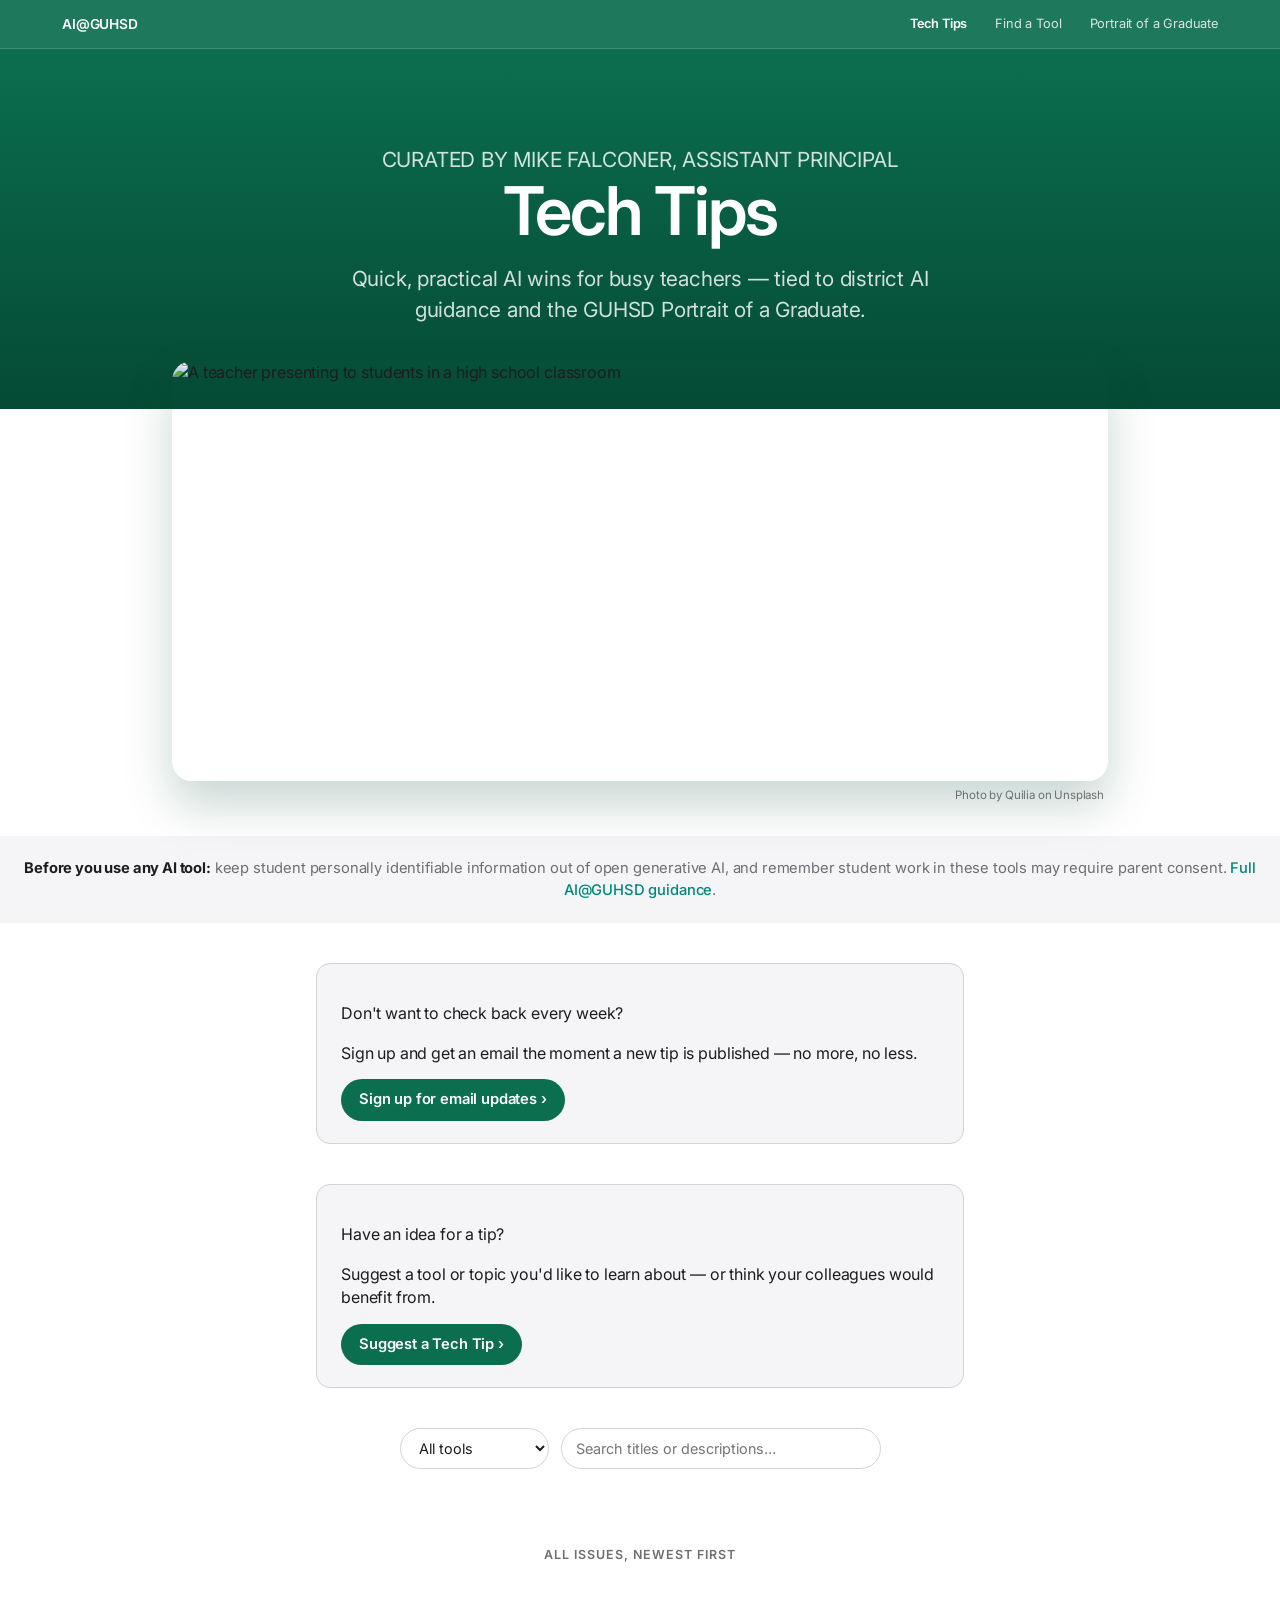
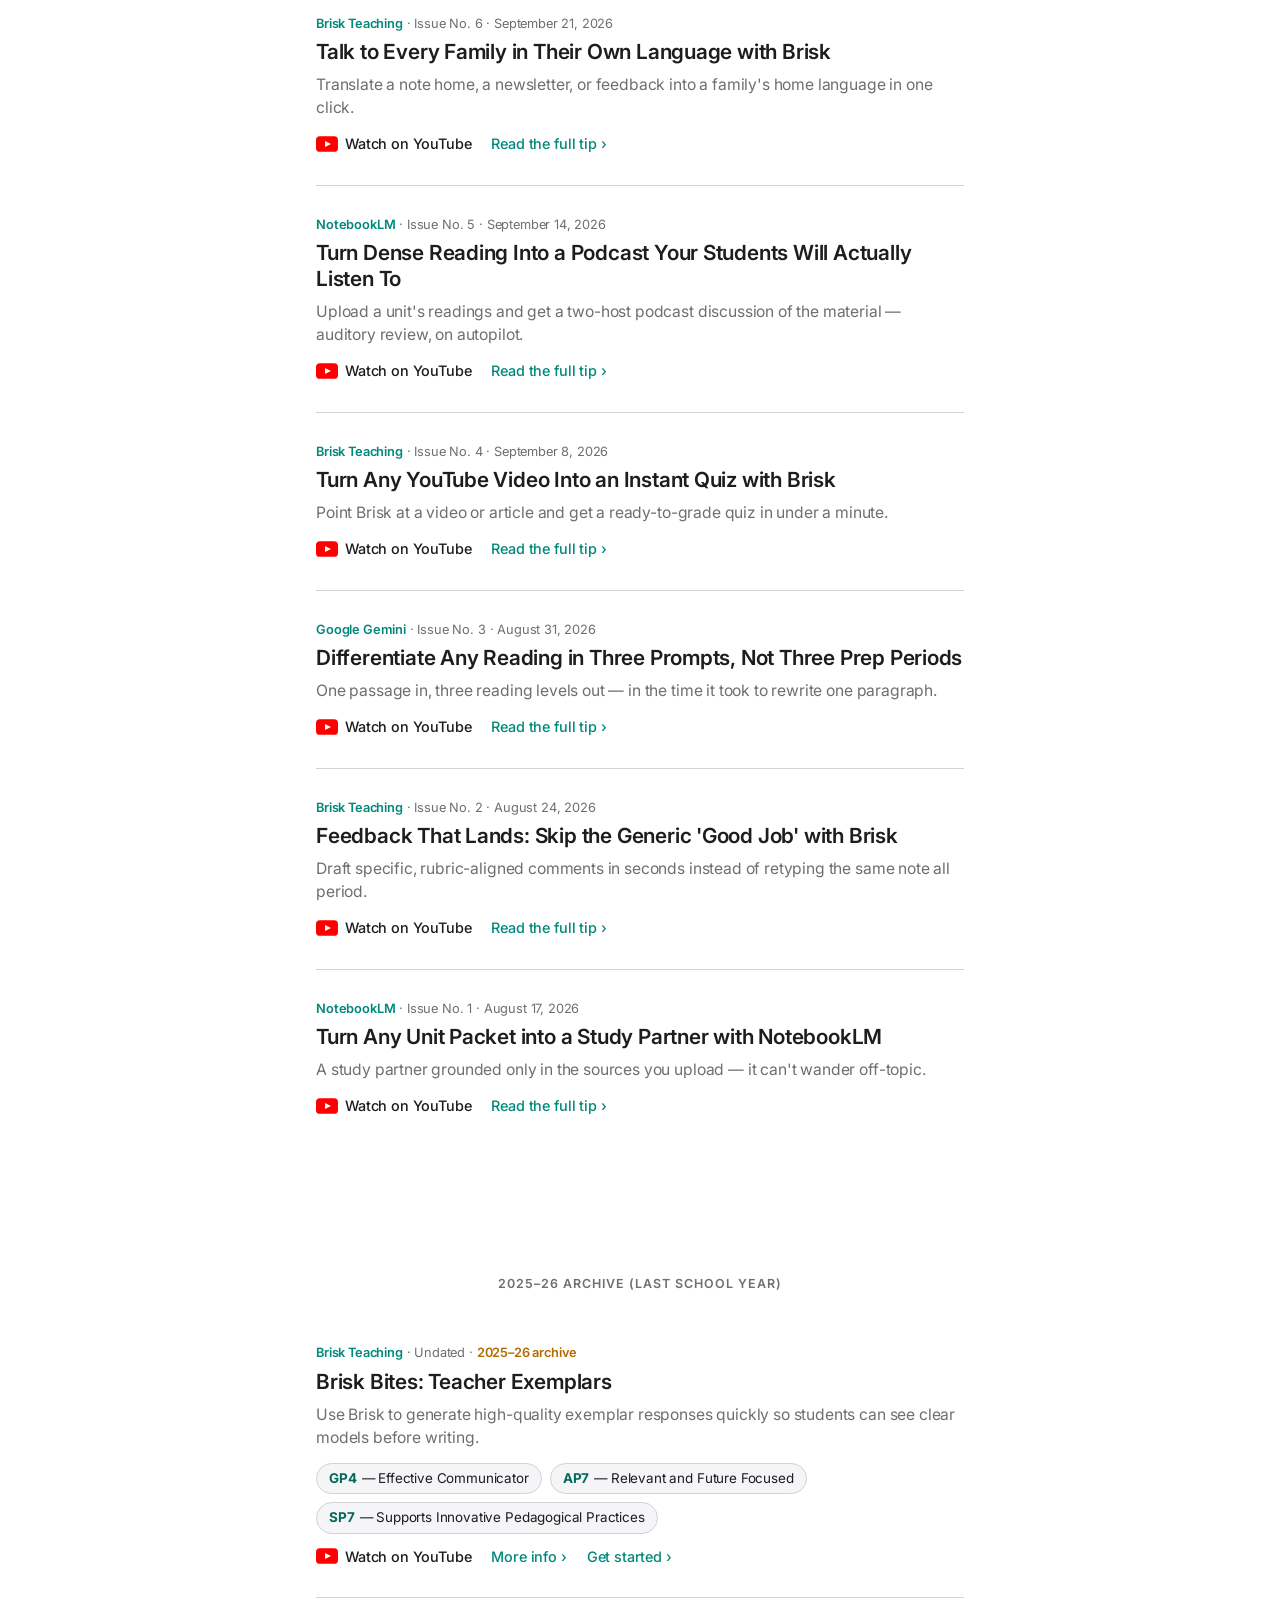
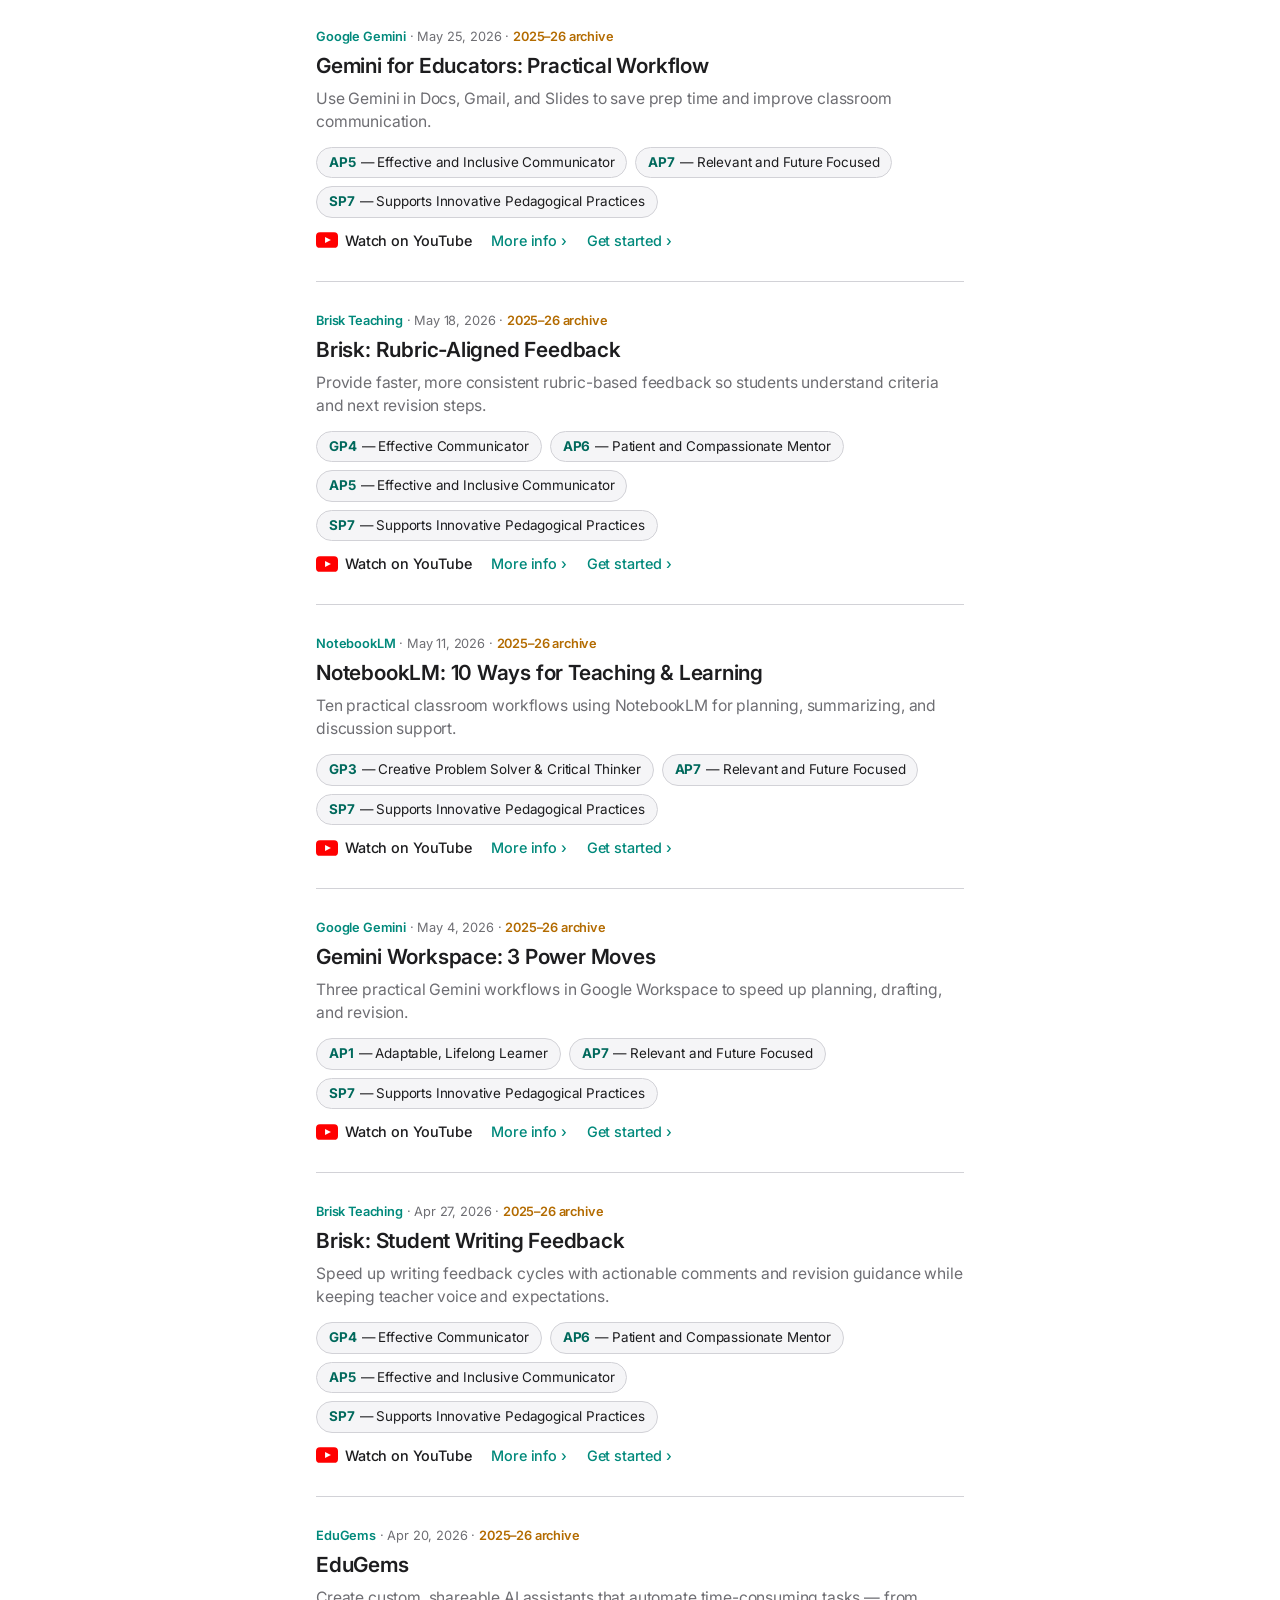
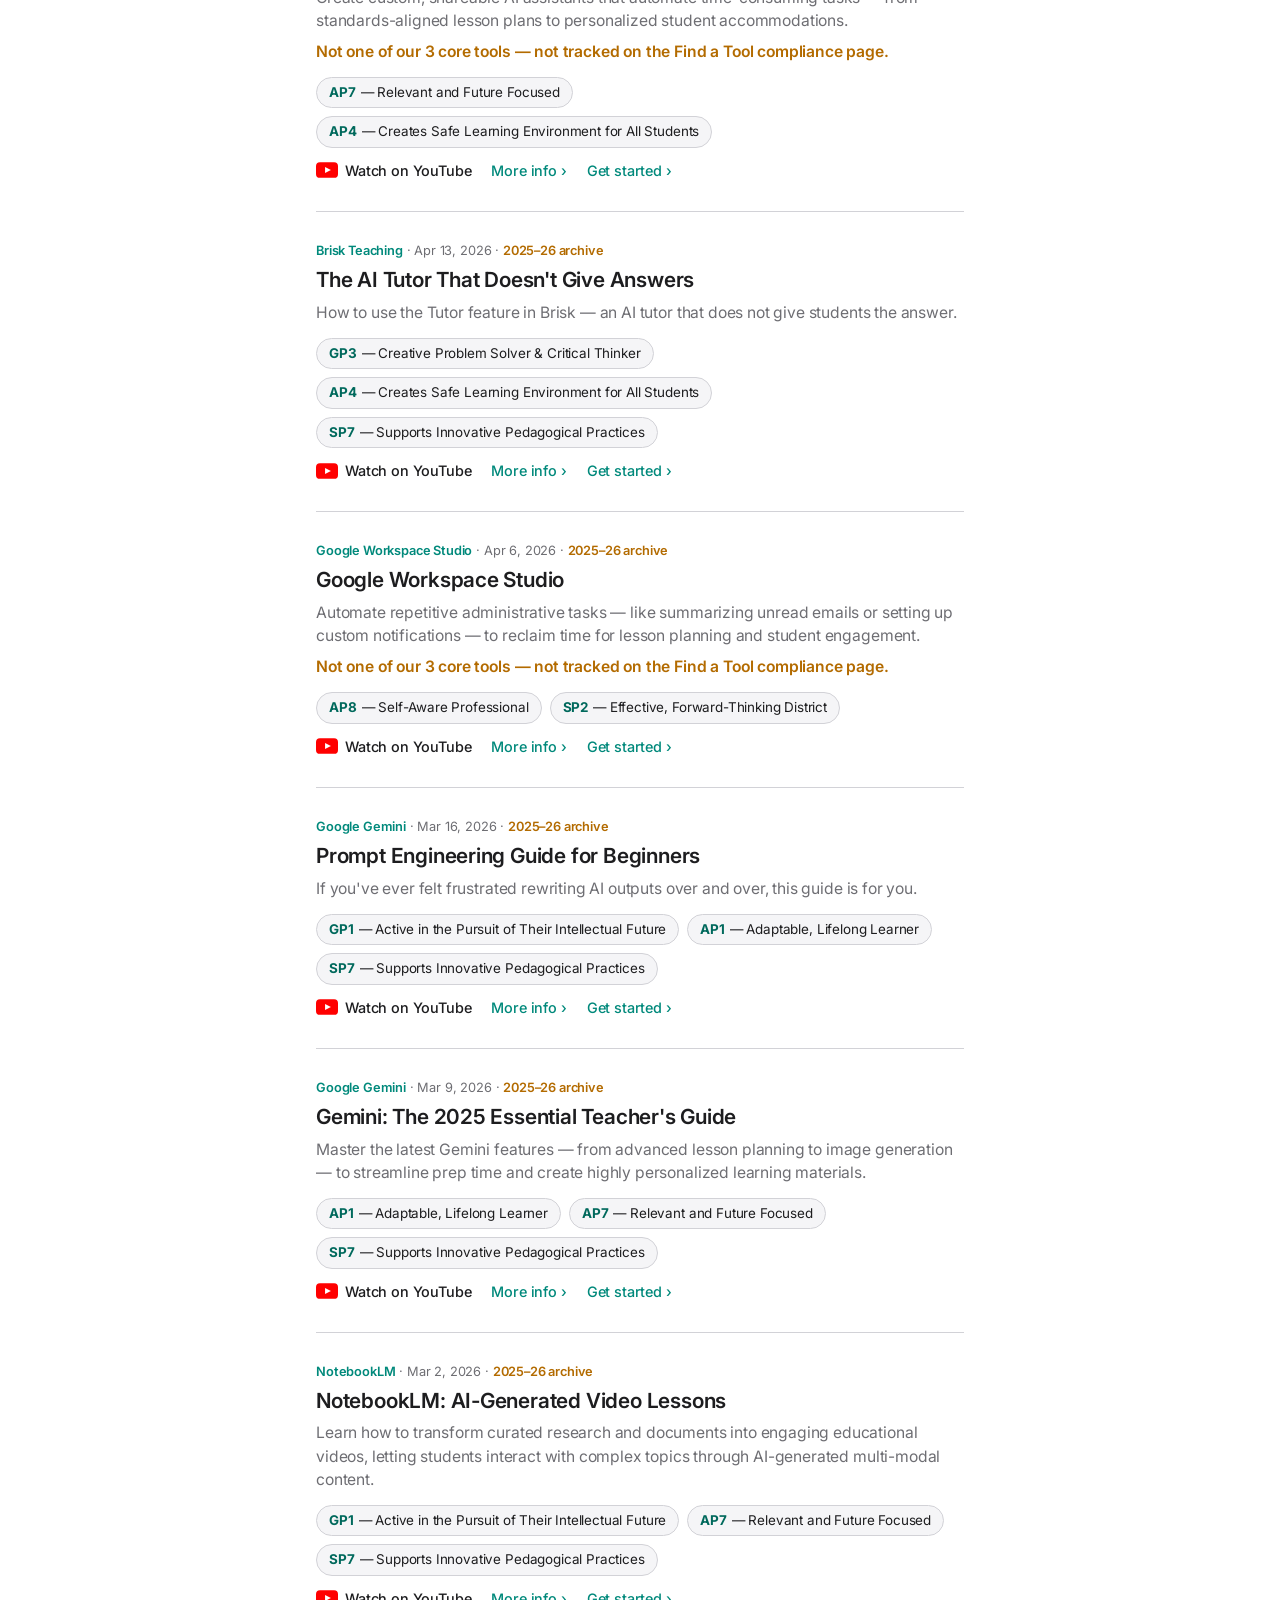
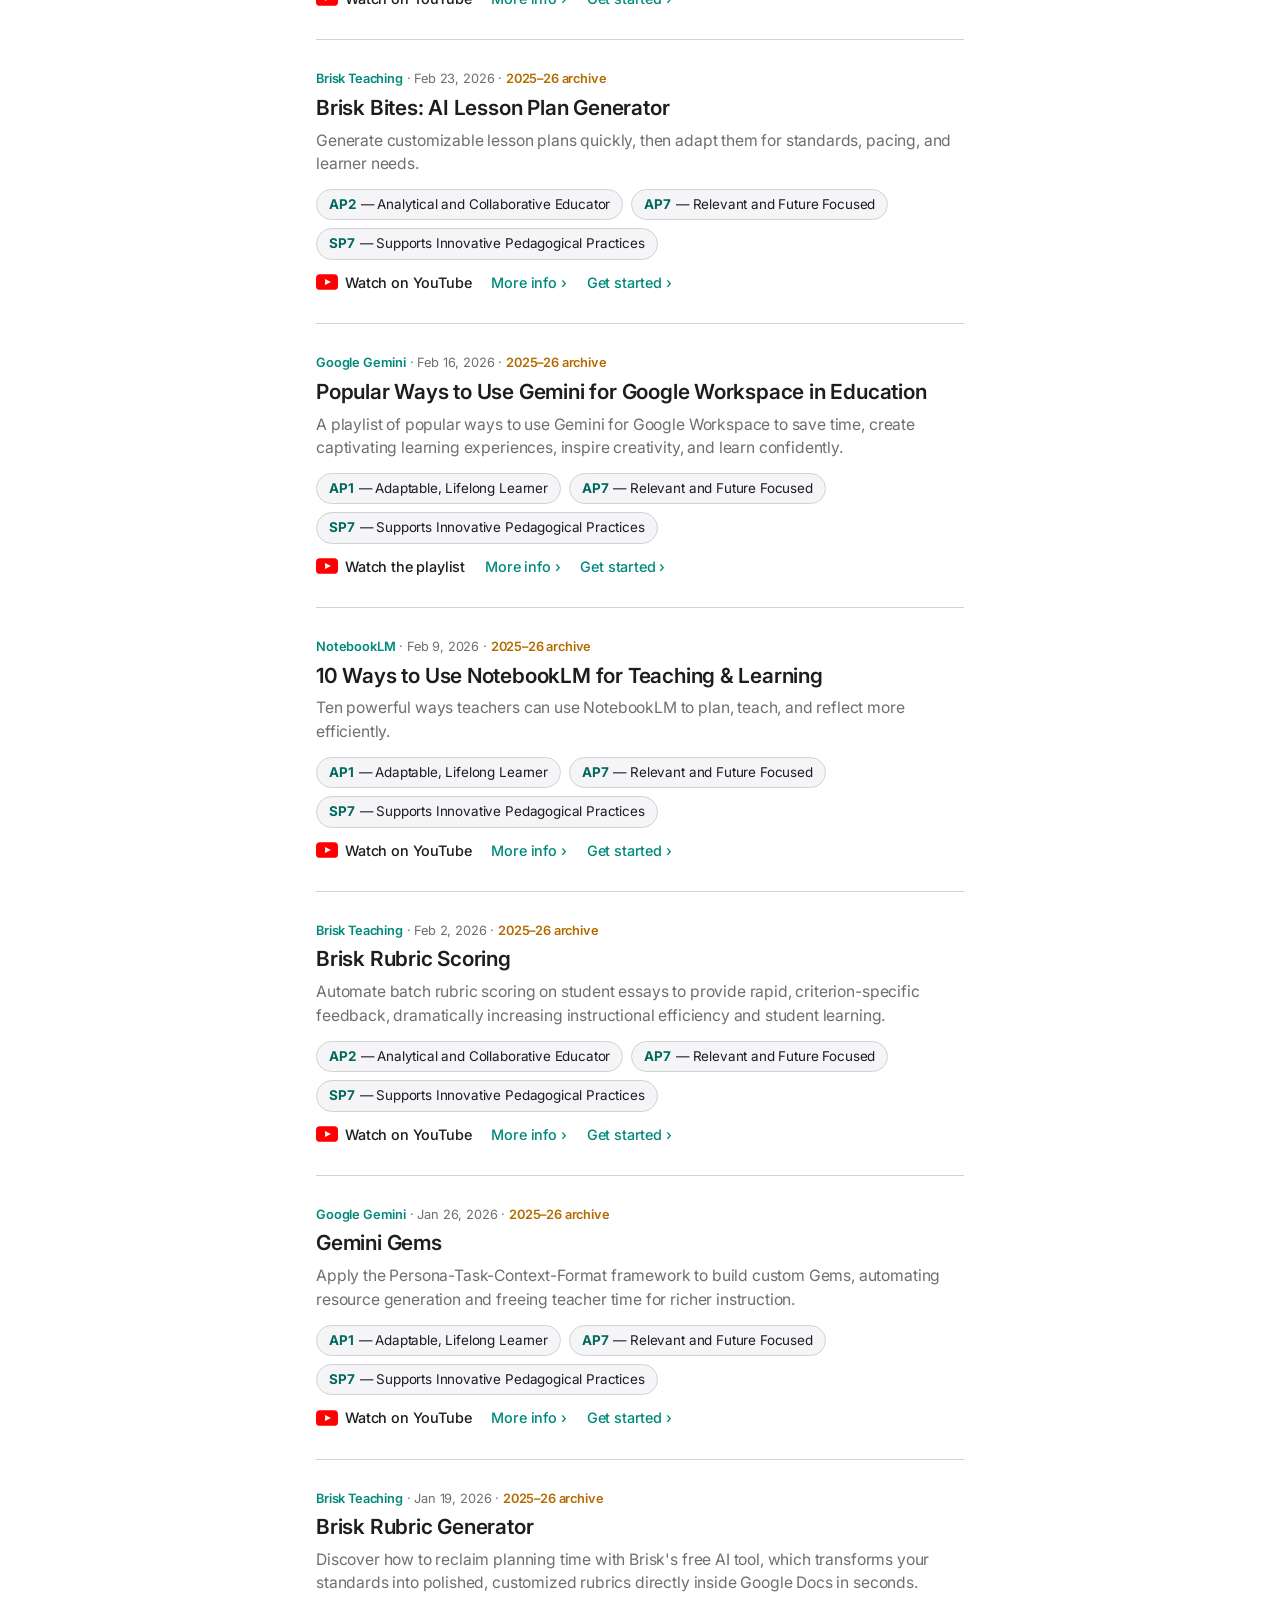
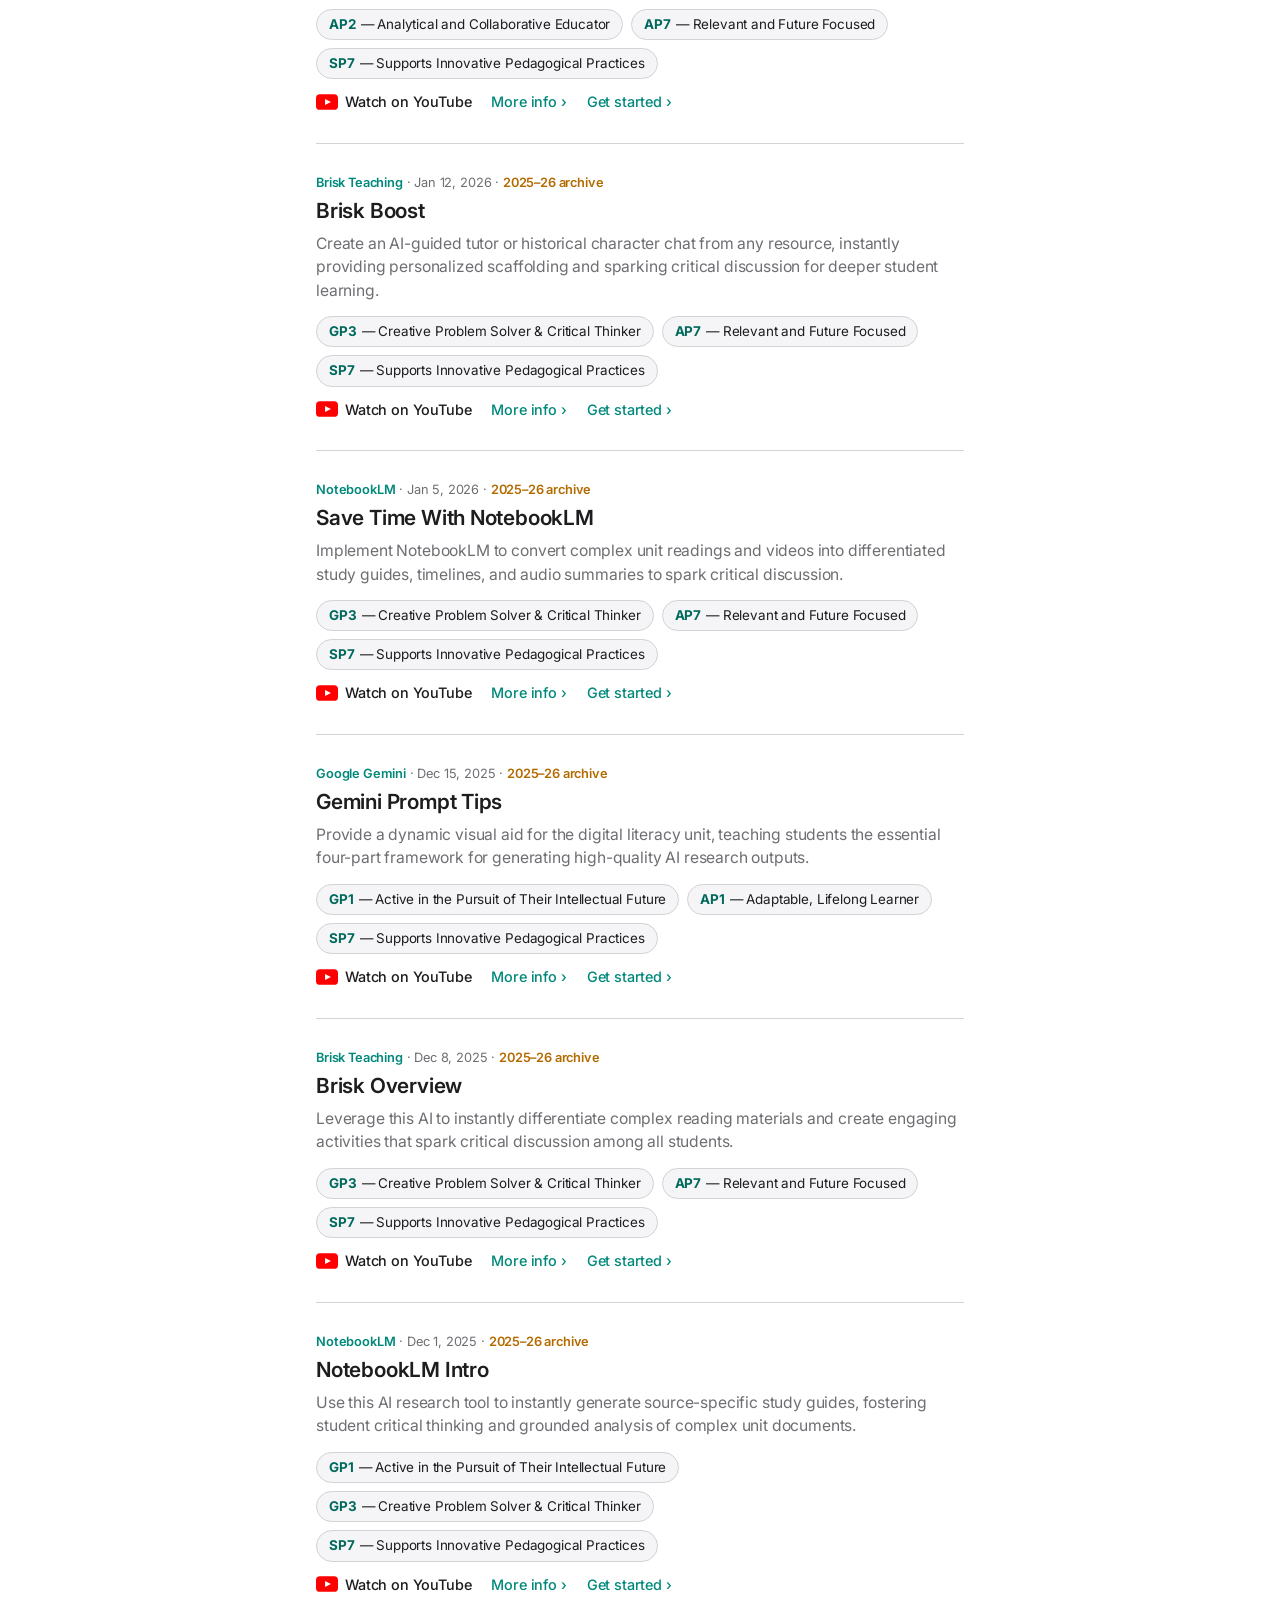
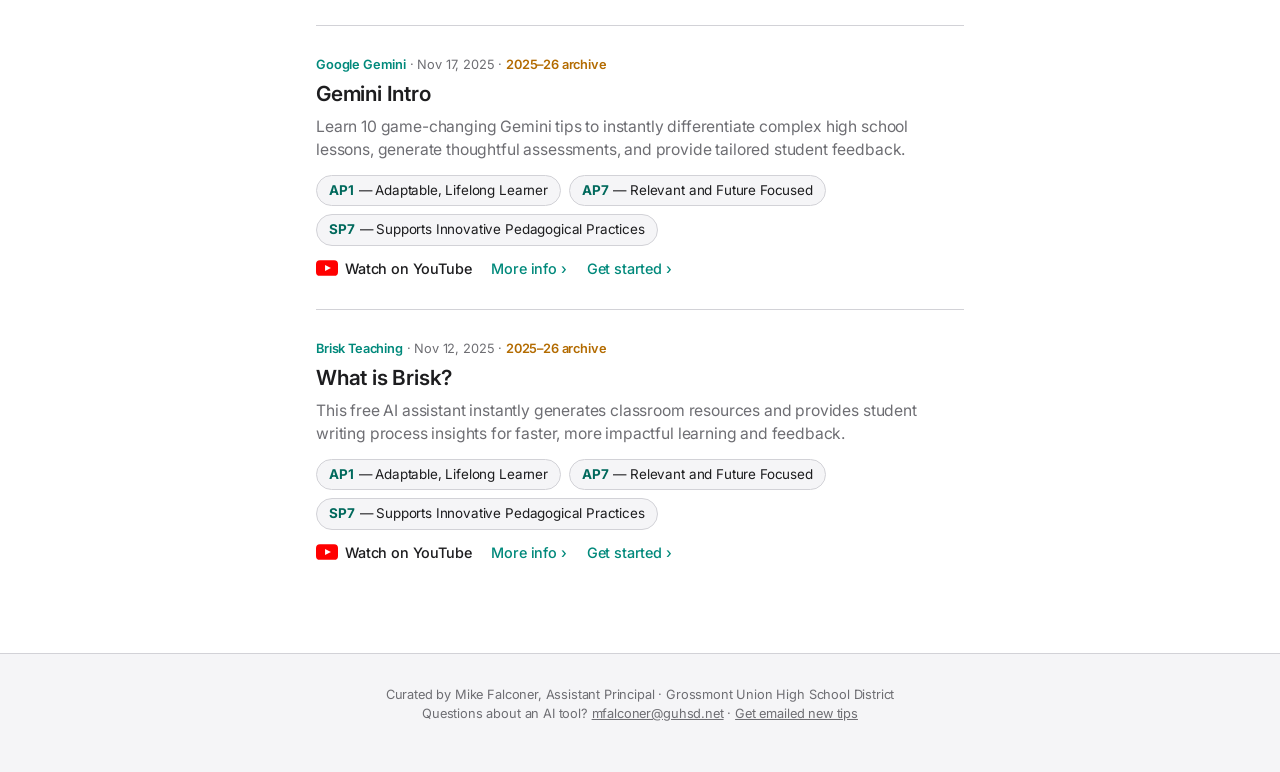
==== commit bba1c058: "Remove "Weekly" from title and h1: Tech Tips" ====
--- a/index.html
+++ b/index.html
@@ -4,7 +4,7 @@
 <meta charset="UTF-8">
 <meta name="viewport" content="width=device-width, initial-scale=1.0">
 <link rel="icon" type="image/svg+xml" href="favicon.svg">
-<title>GUHSD Weekly Tech Tips</title>
+<title>GUHSD Tech Tips</title>
 <meta name="description" content="Weekly AI tech tips for GUHSD teachers — short videos, district AI guidance, and Portrait of a Graduate connections.">
 <link rel="preconnect" href="https://fonts.googleapis.com">
 <link href="https://fonts.googleapis.com/css2?family=Inter:wght@400;500;600;700&display=swap" rel="stylesheet">
@@ -25,7 +25,7 @@
 
 <header class="hero">
   <p class="hero-eyebrow">Curated by Mike Falconer, Assistant Principal</p>
-  <h1>Weekly Tech Tips</h1>
+  <h1>Tech Tips</h1>
   <p>Quick, practical AI wins for busy teachers — tied to district AI guidance and the GUHSD Portrait of a Graduate.</p>
 </header>
 
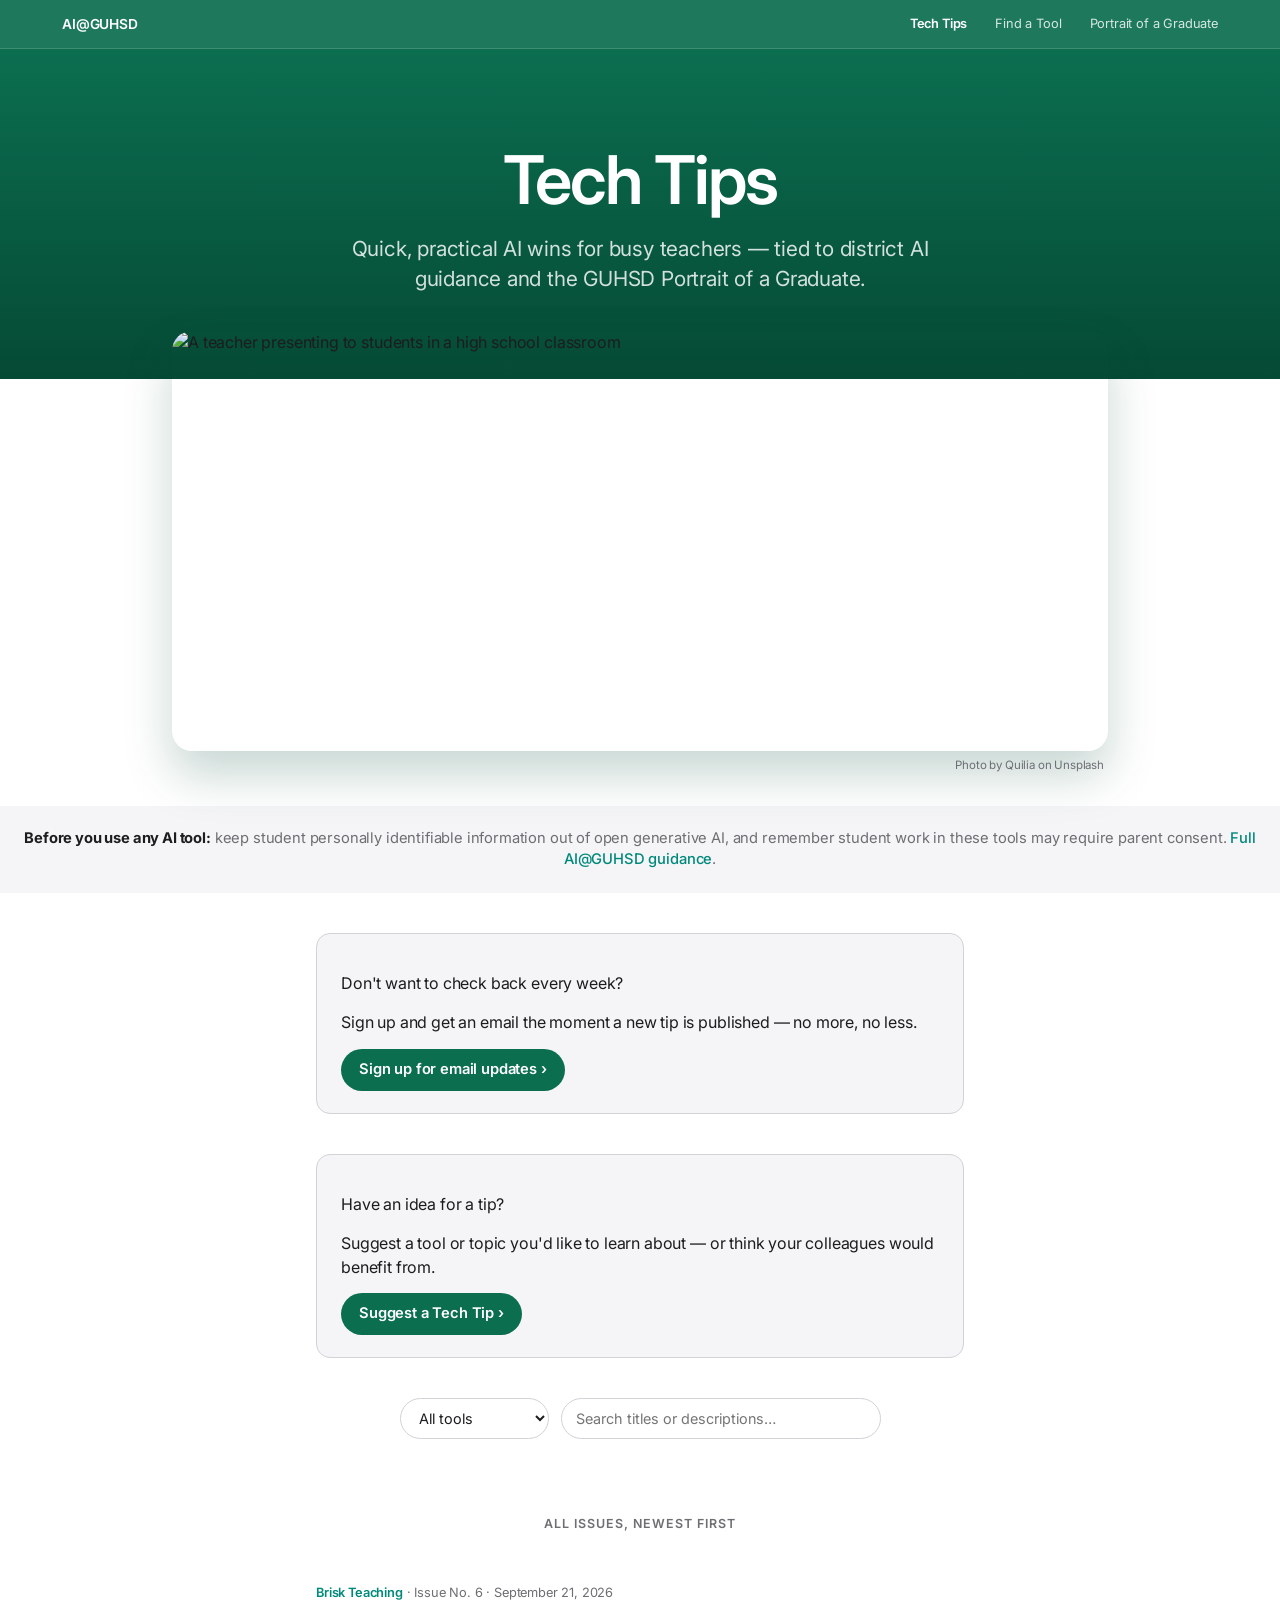
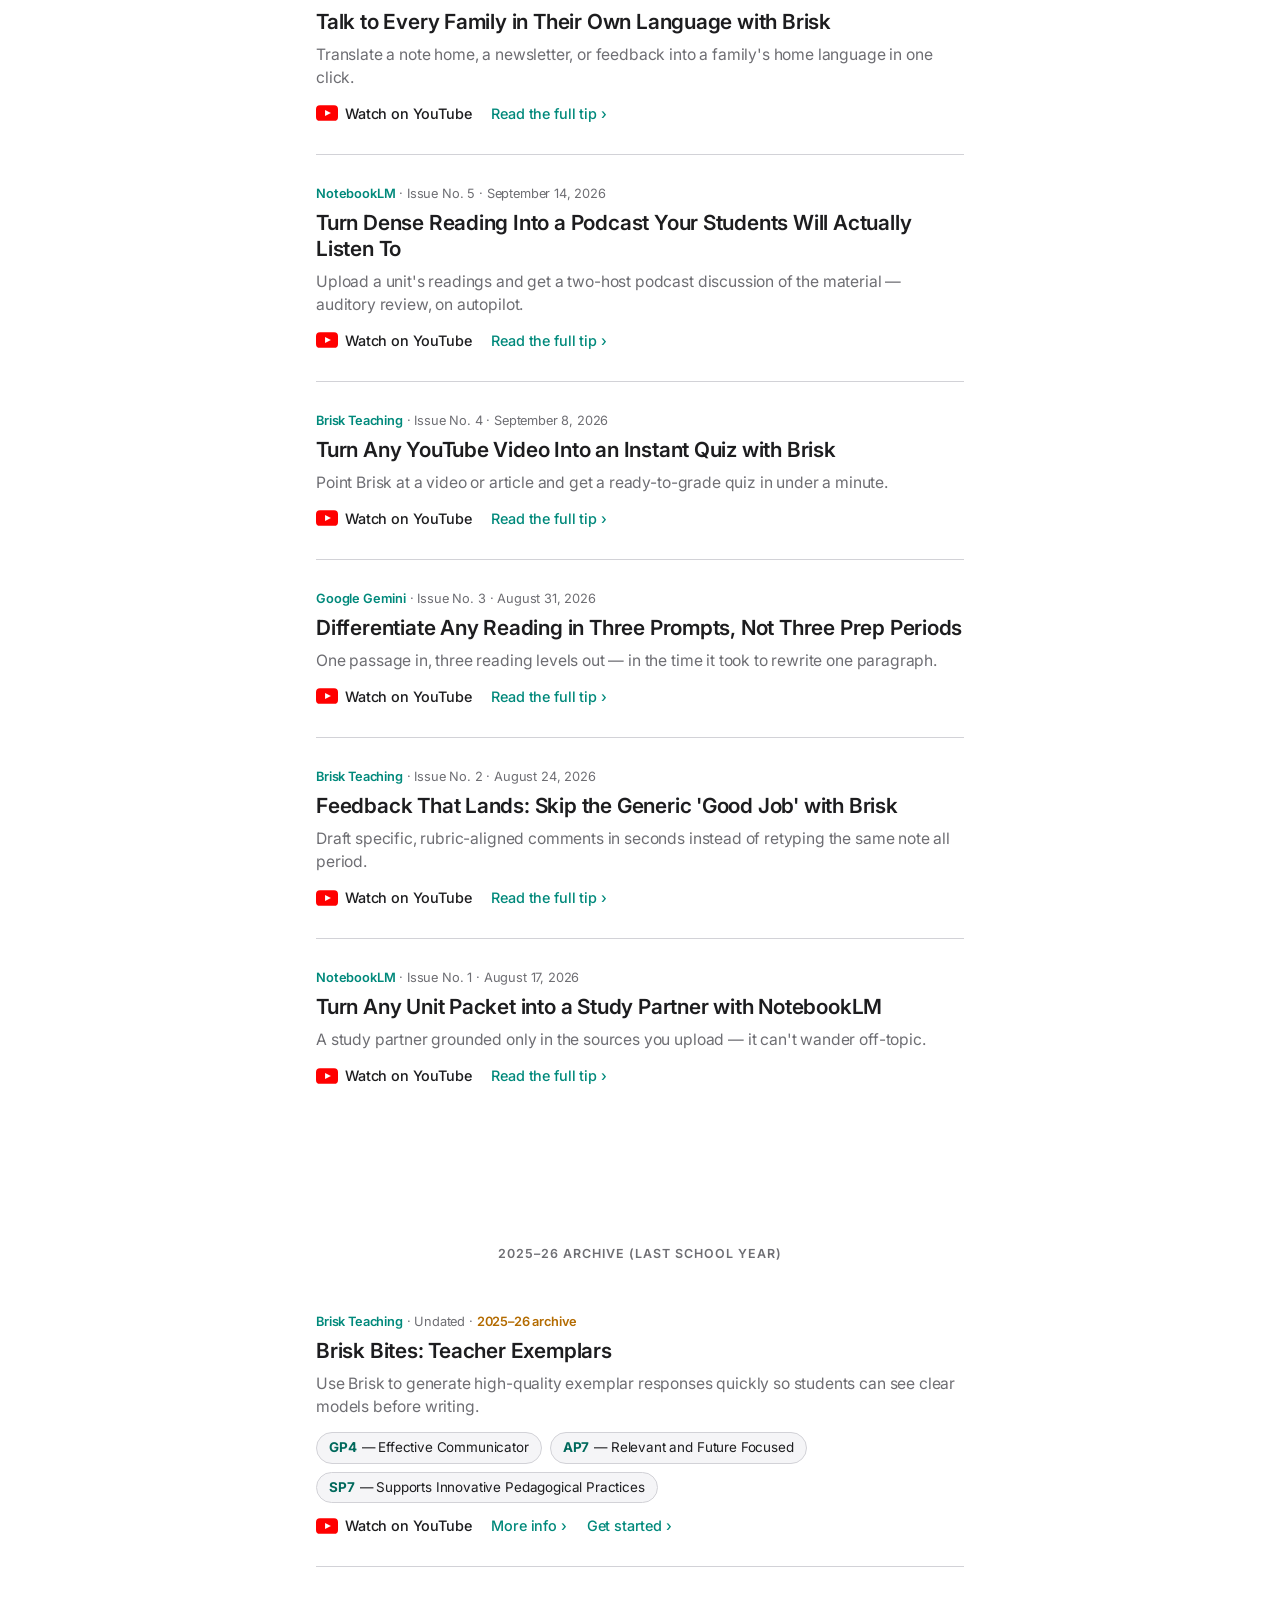
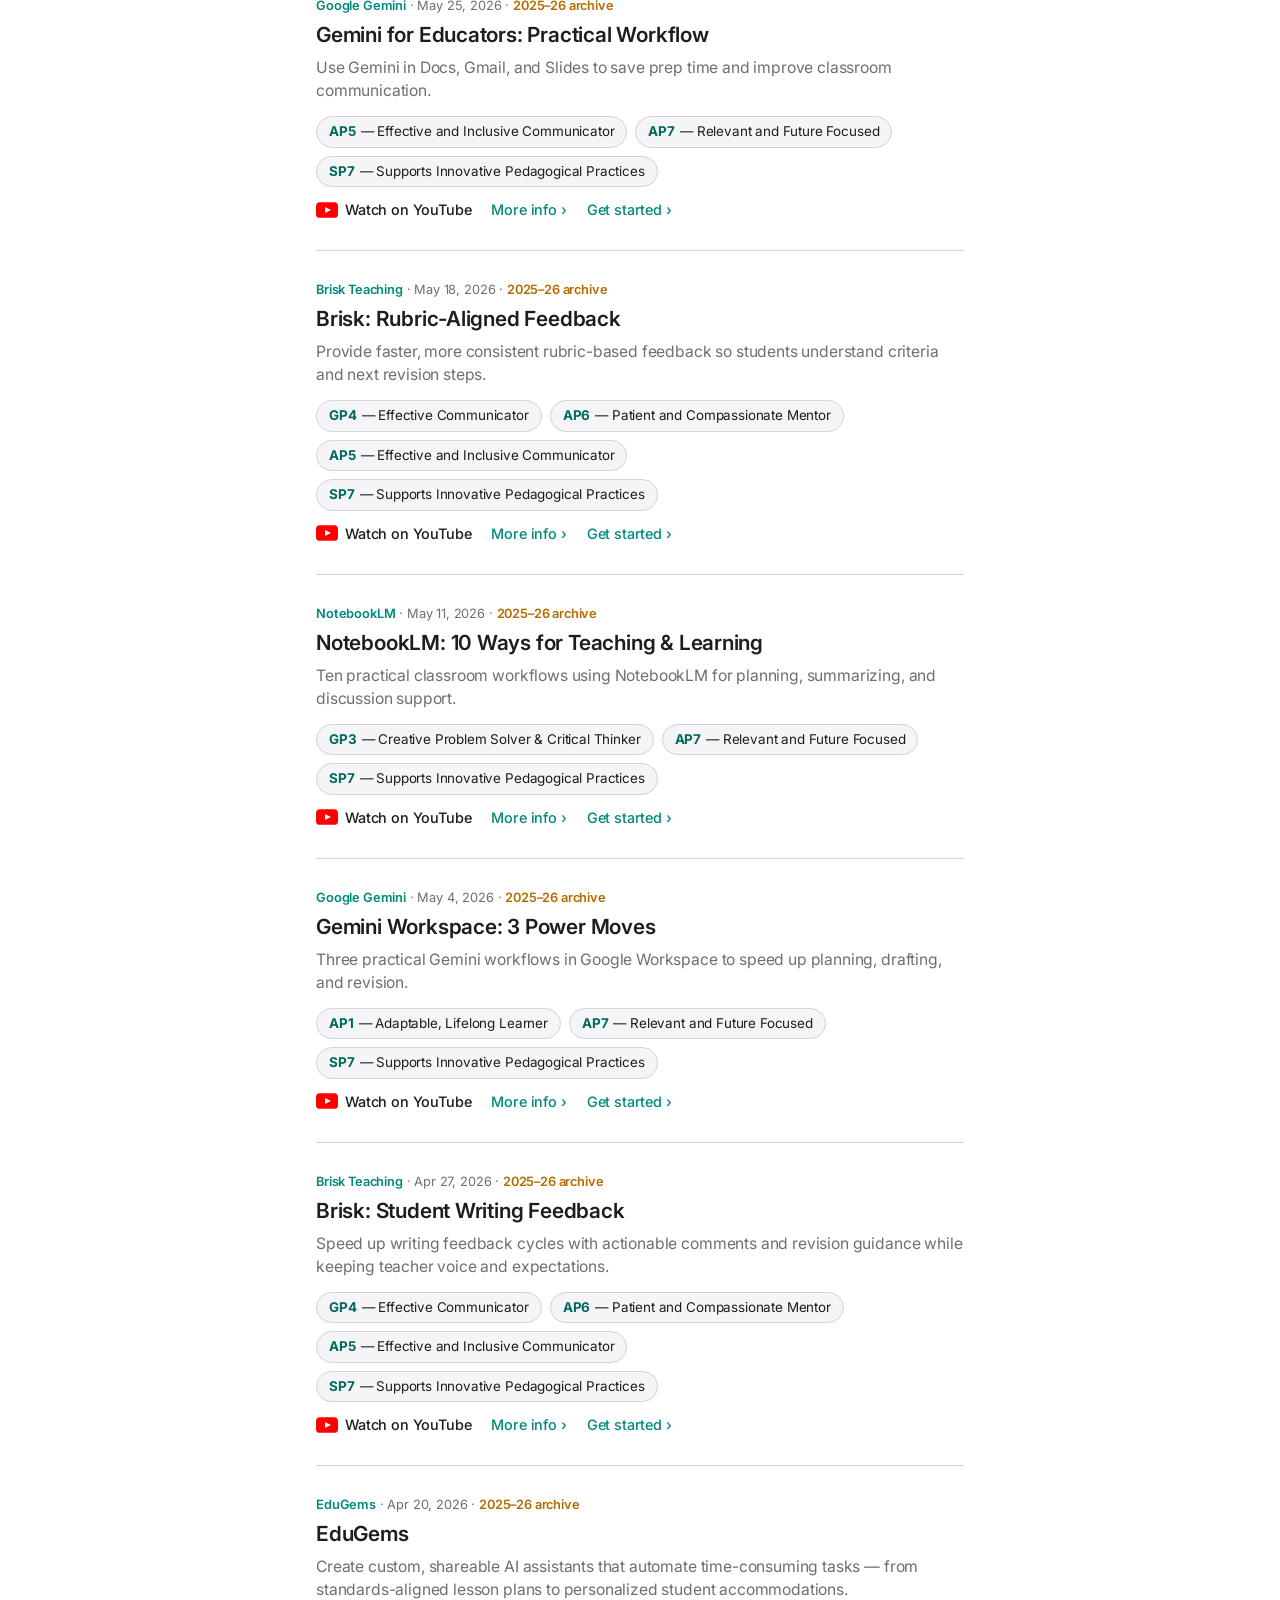
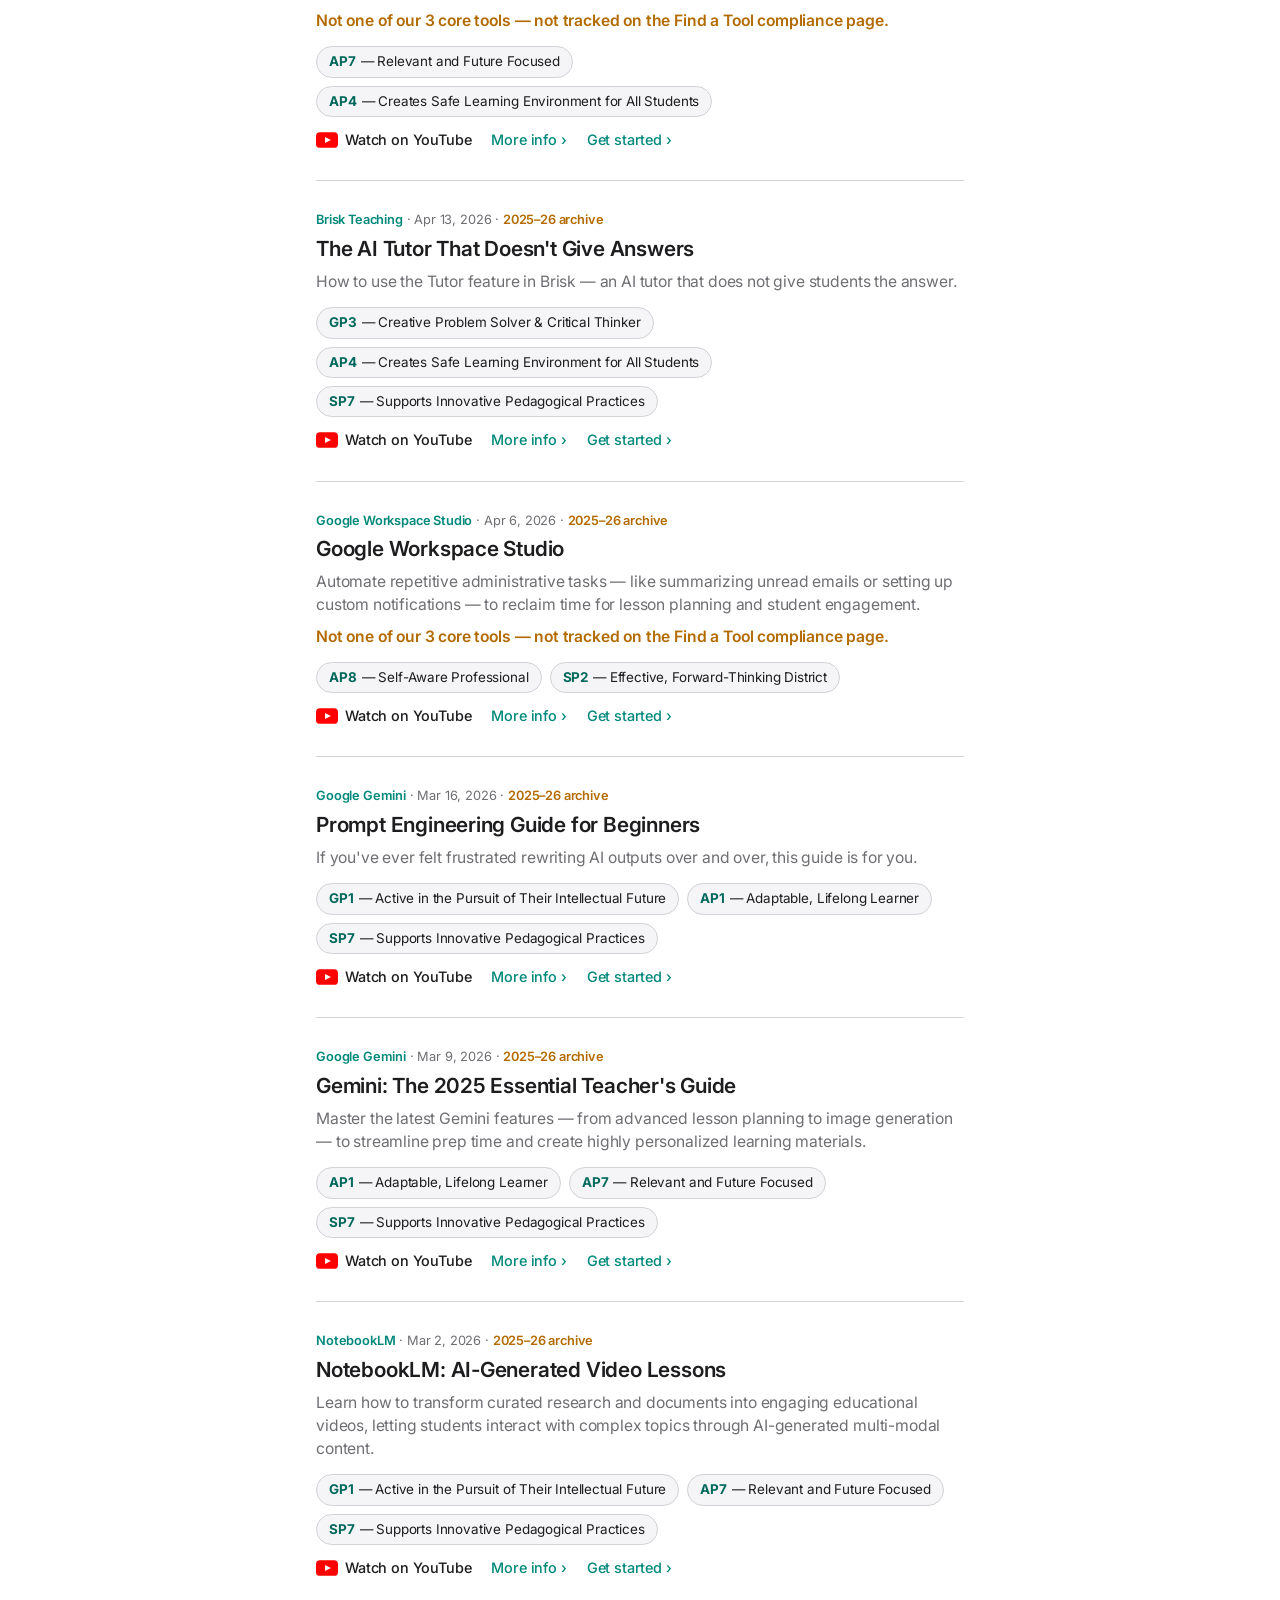
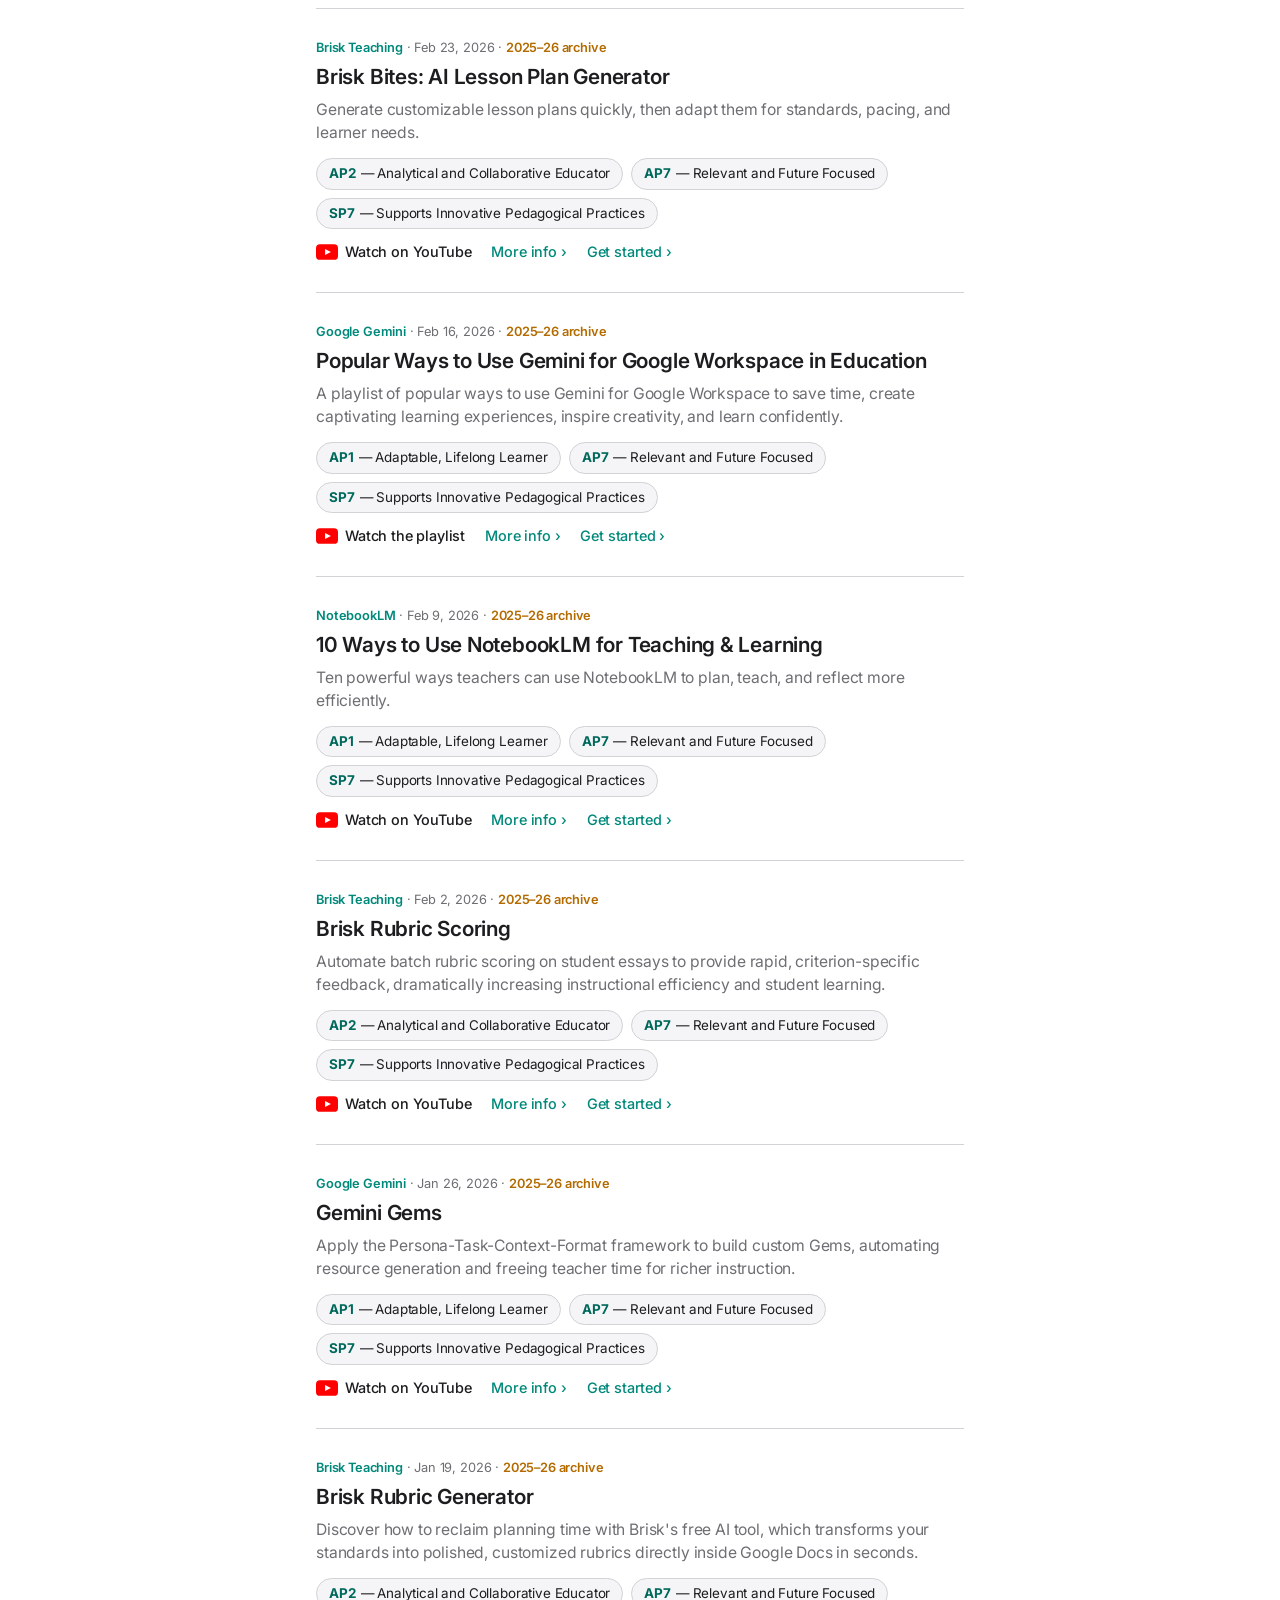
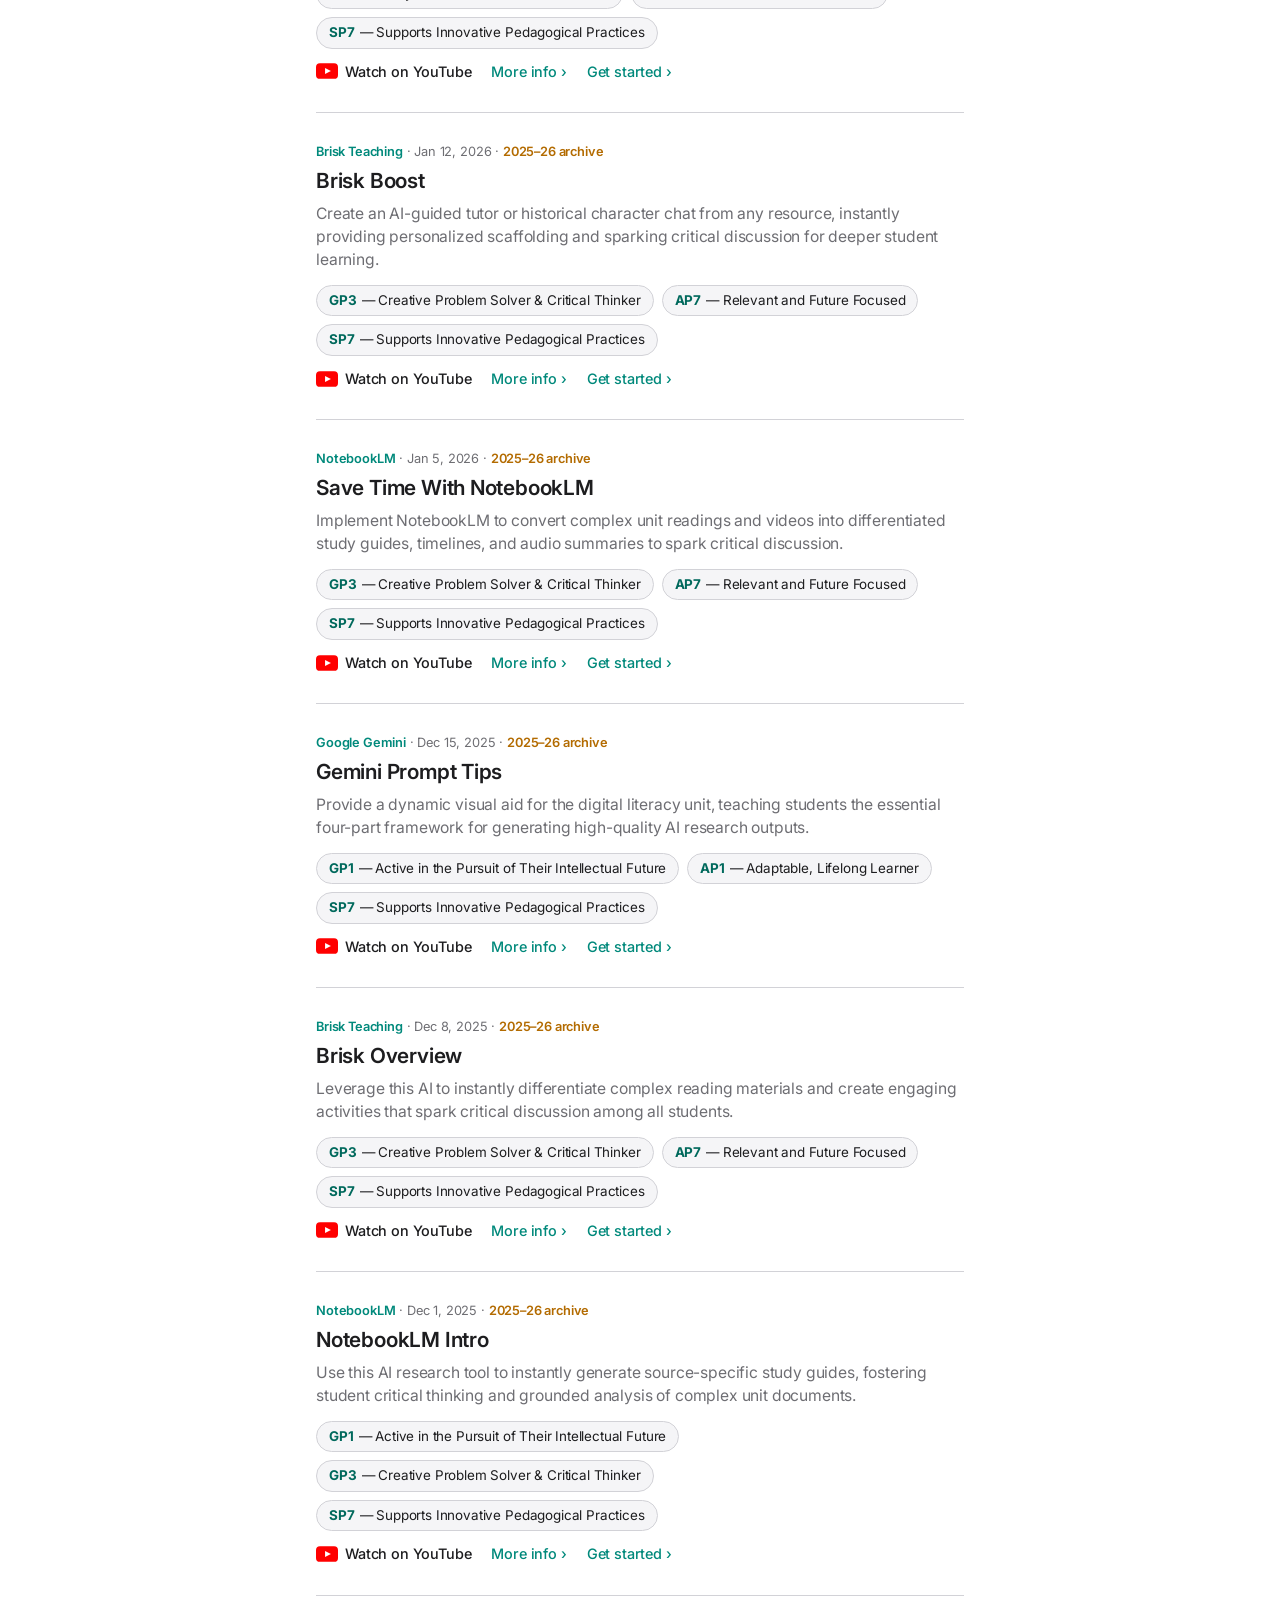
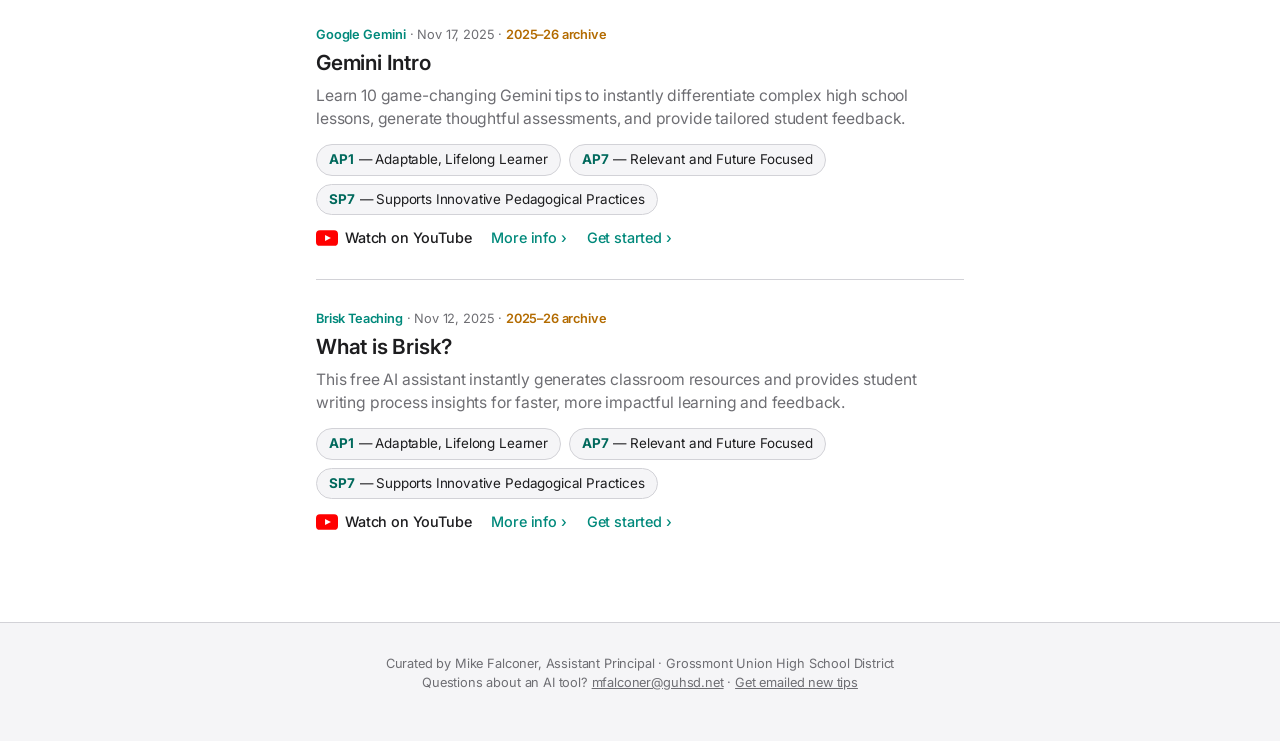
==== commit 4be6af37: "Remove hero eyebrow attribution line" ====
--- a/index.html
+++ b/index.html
@@ -24,7 +24,6 @@
 </nav>
 
 <header class="hero">
-  <p class="hero-eyebrow">Curated by Mike Falconer, Assistant Principal</p>
   <h1>Tech Tips</h1>
   <p>Quick, practical AI wins for busy teachers — tied to district AI guidance and the GUHSD Portrait of a Graduate.</p>
 </header>
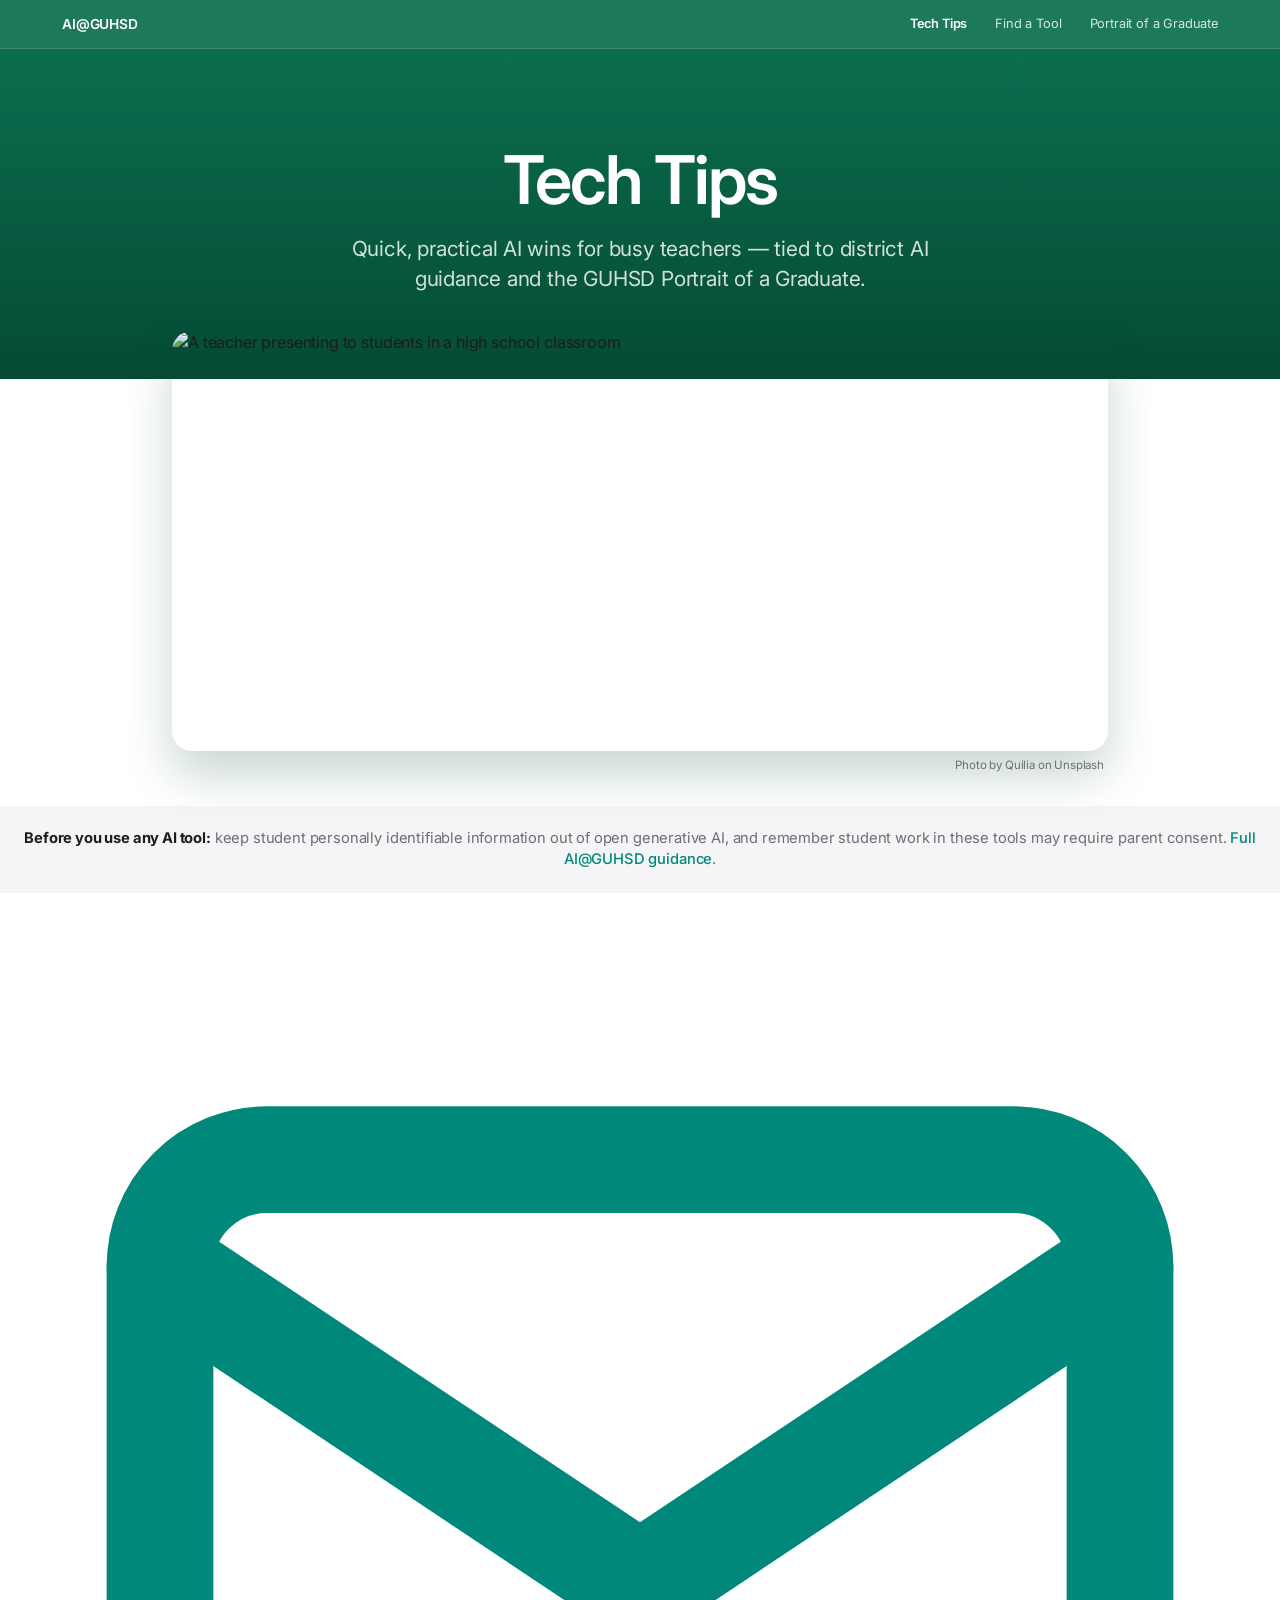
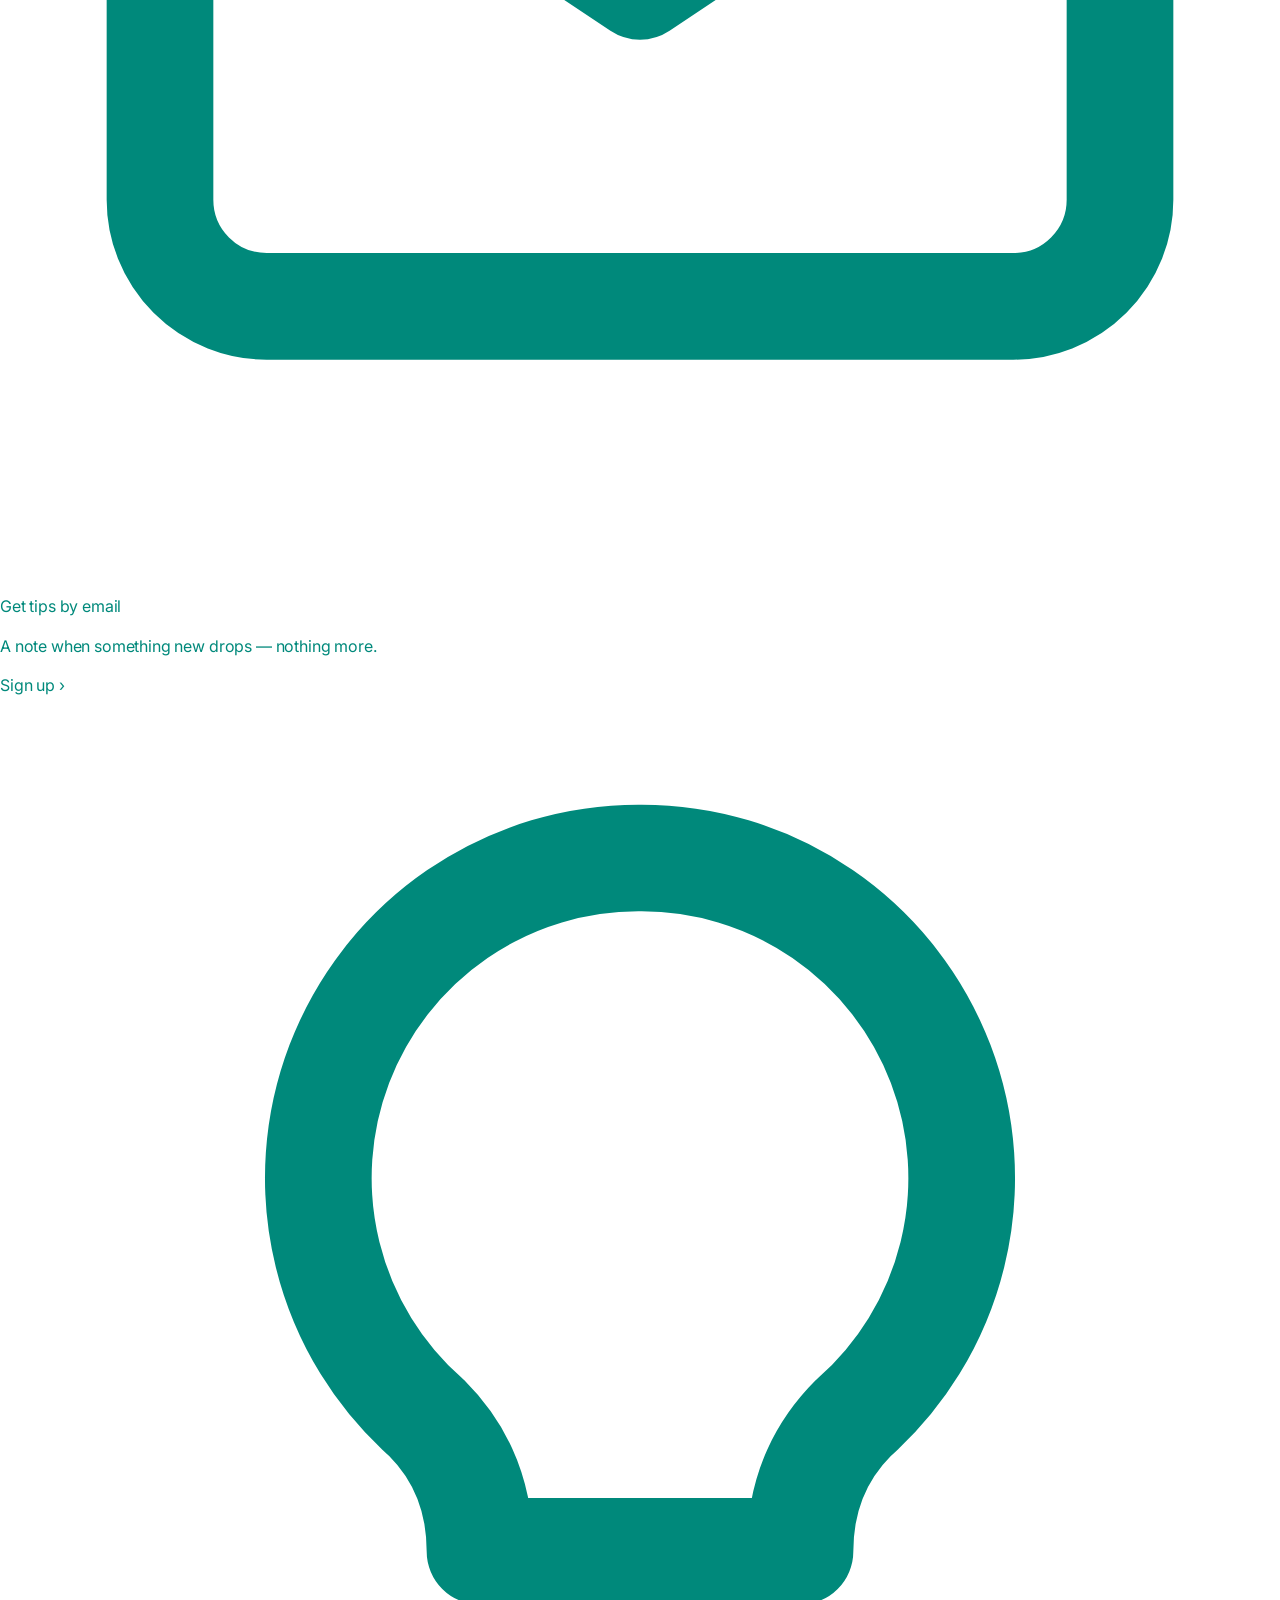
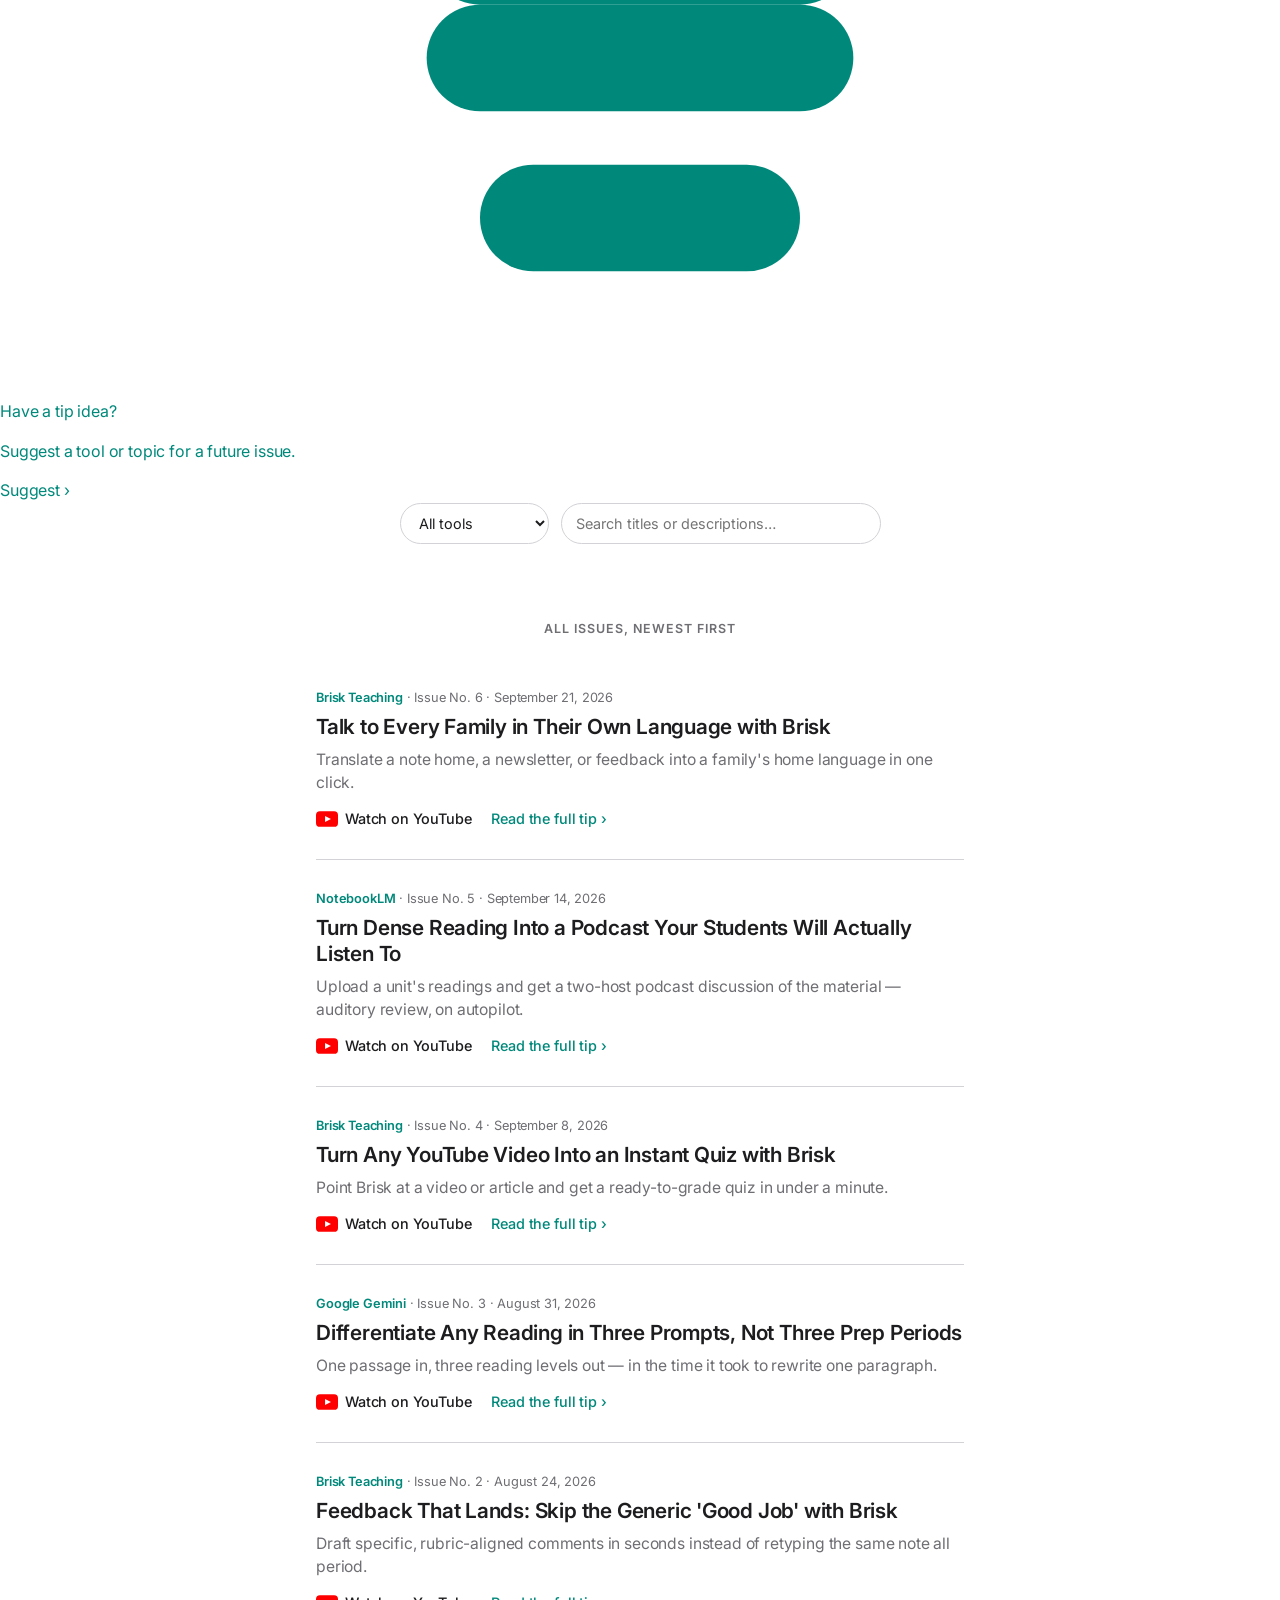
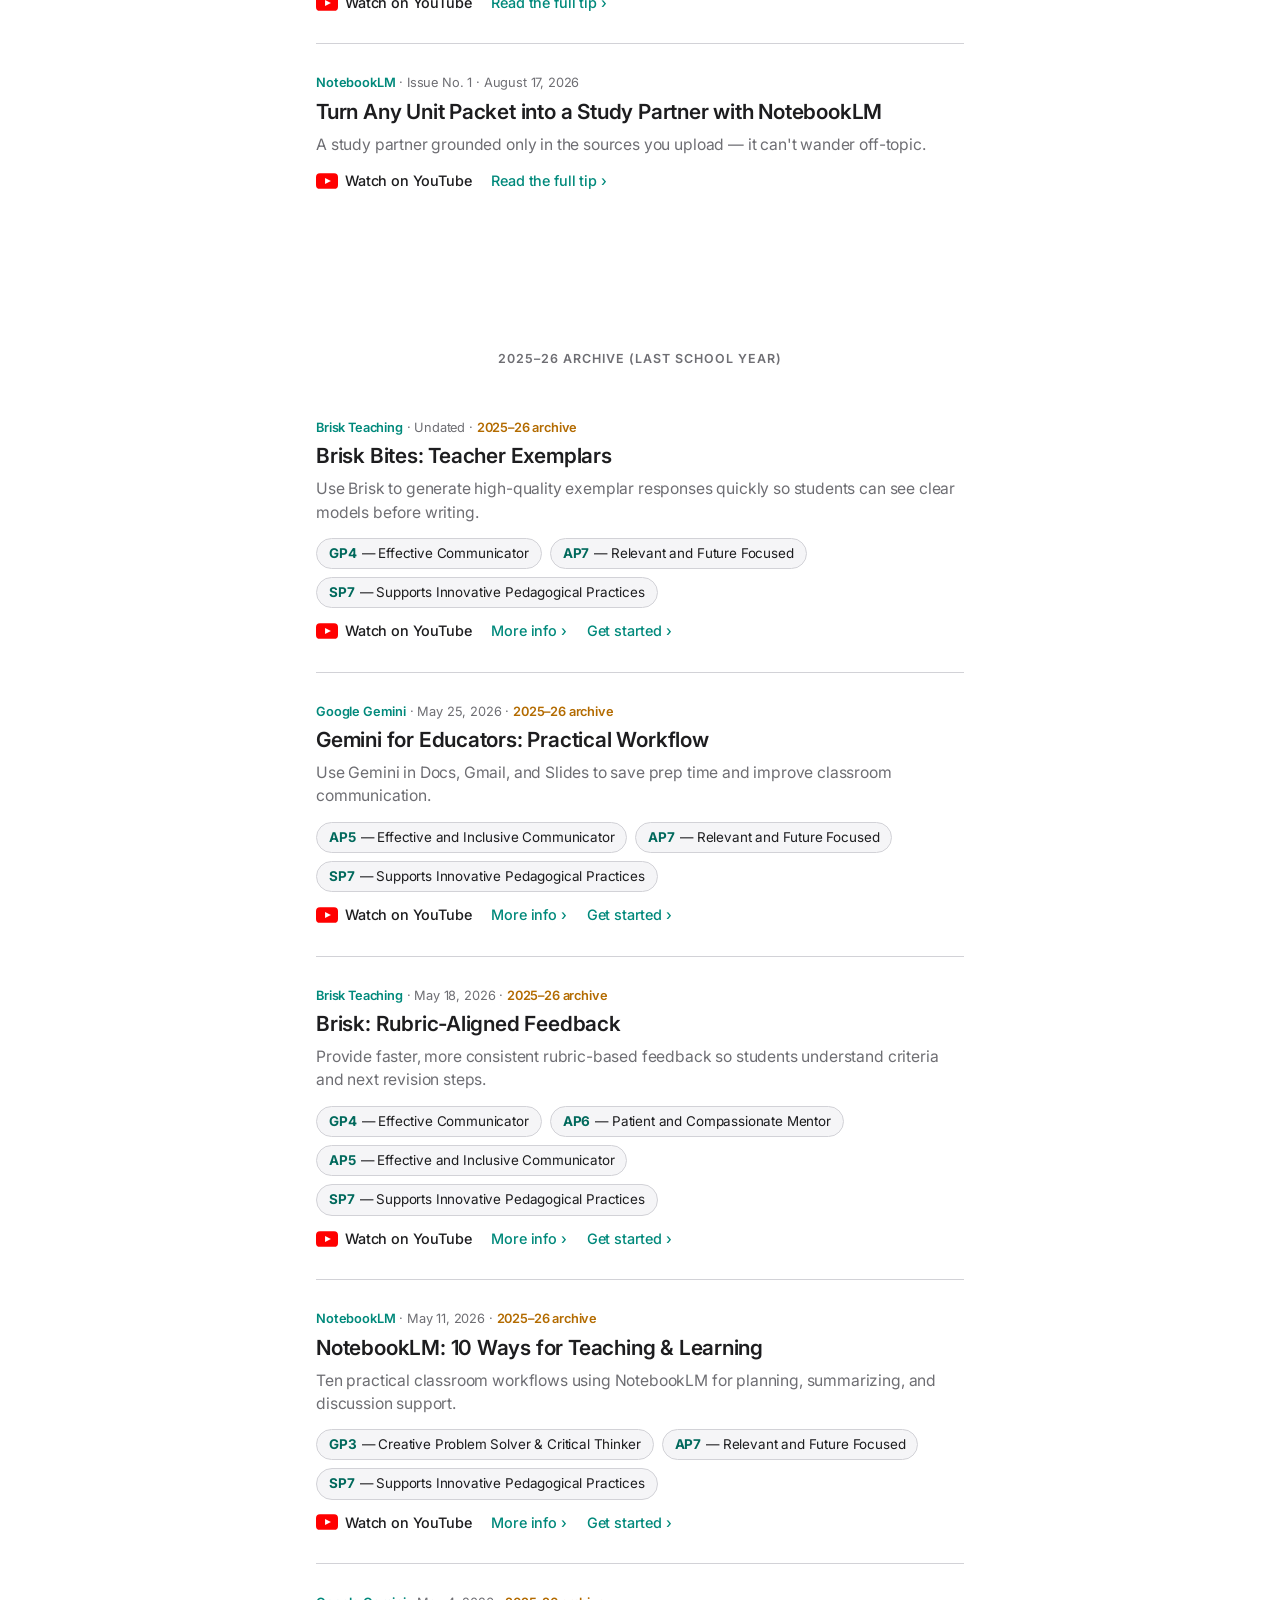
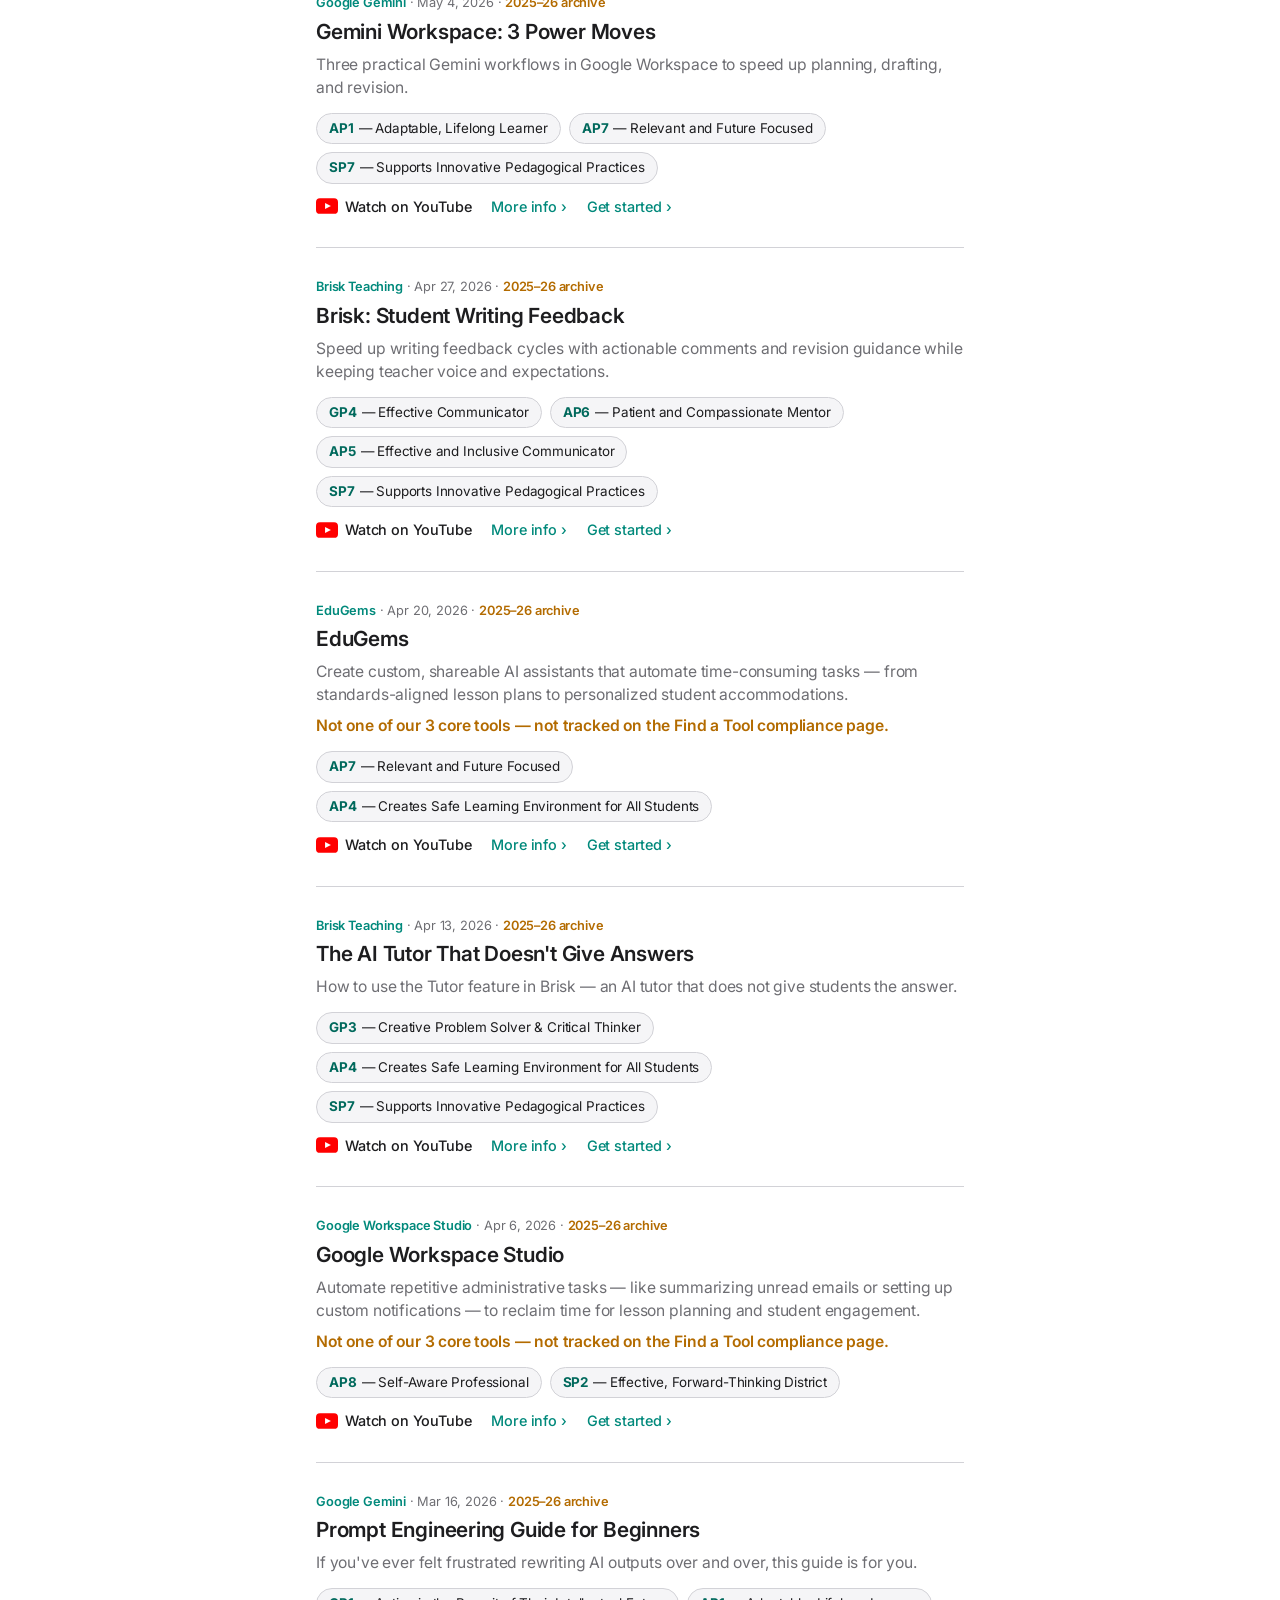
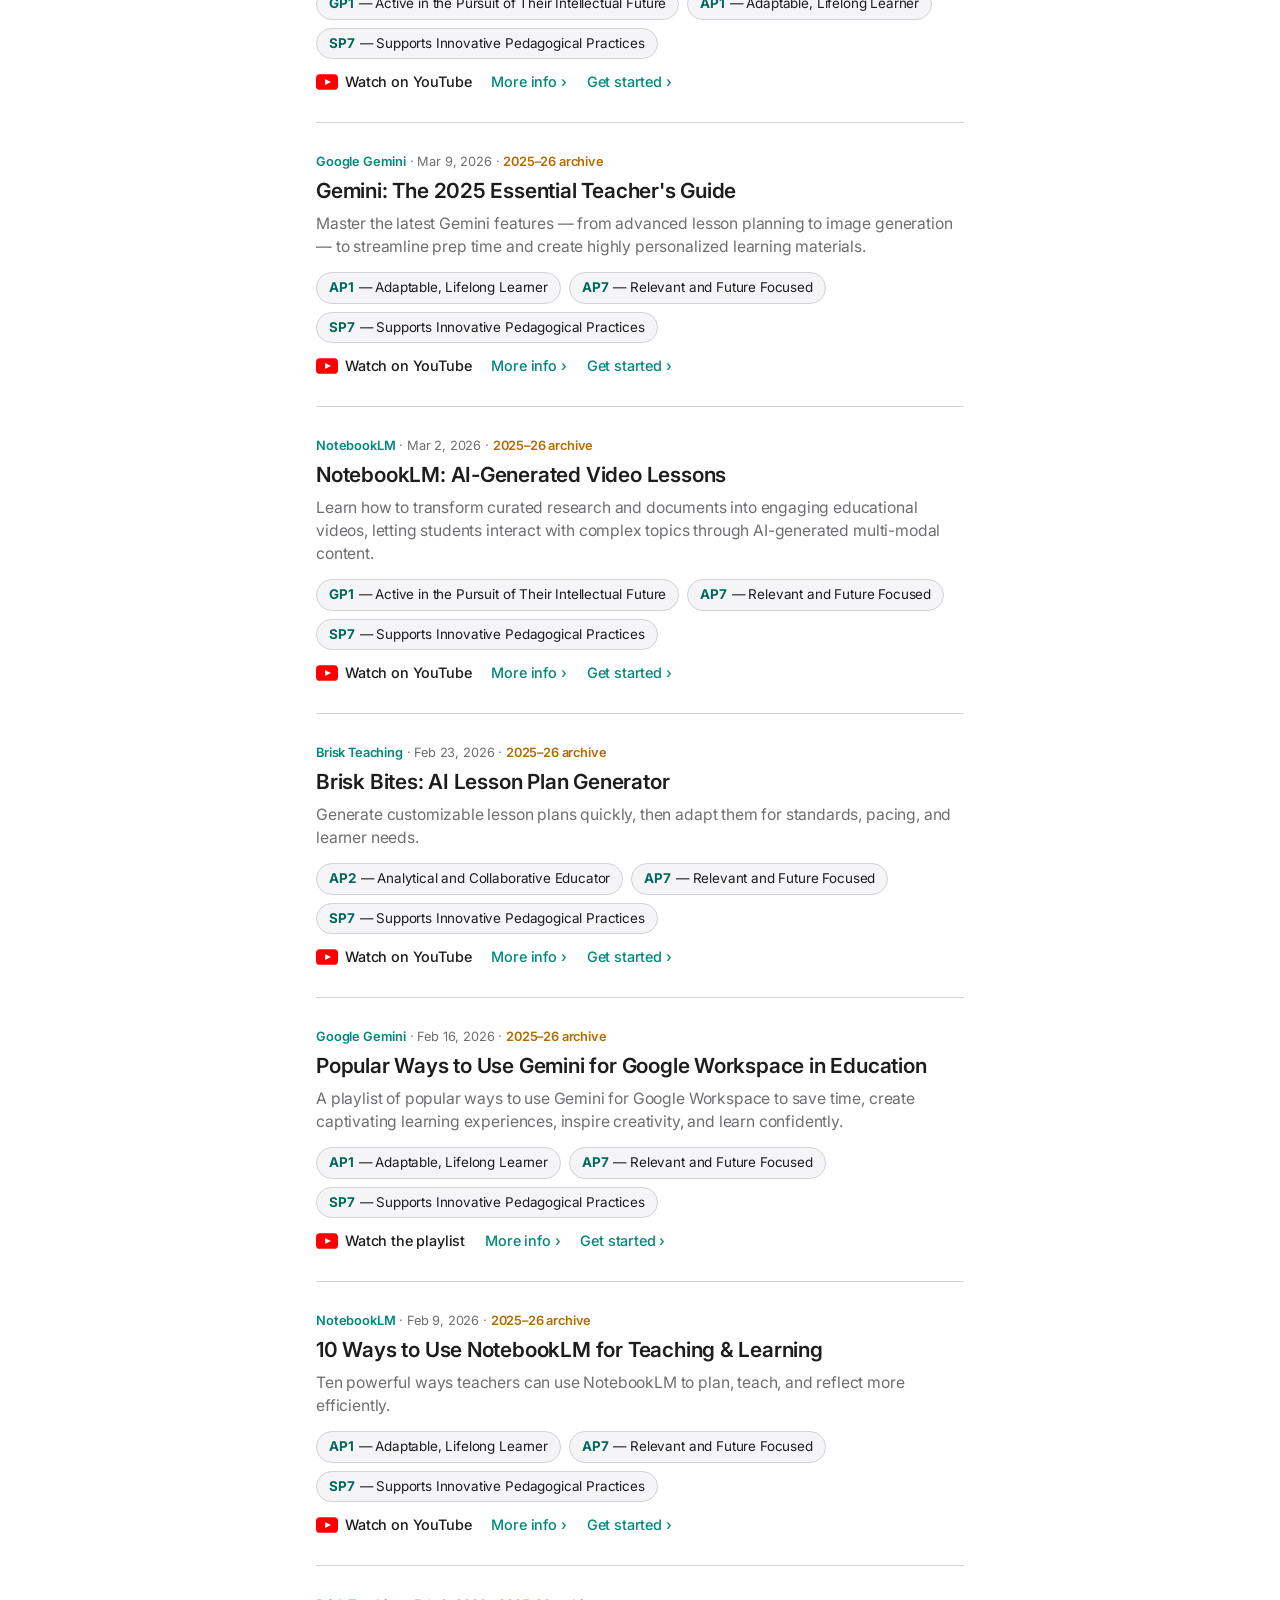
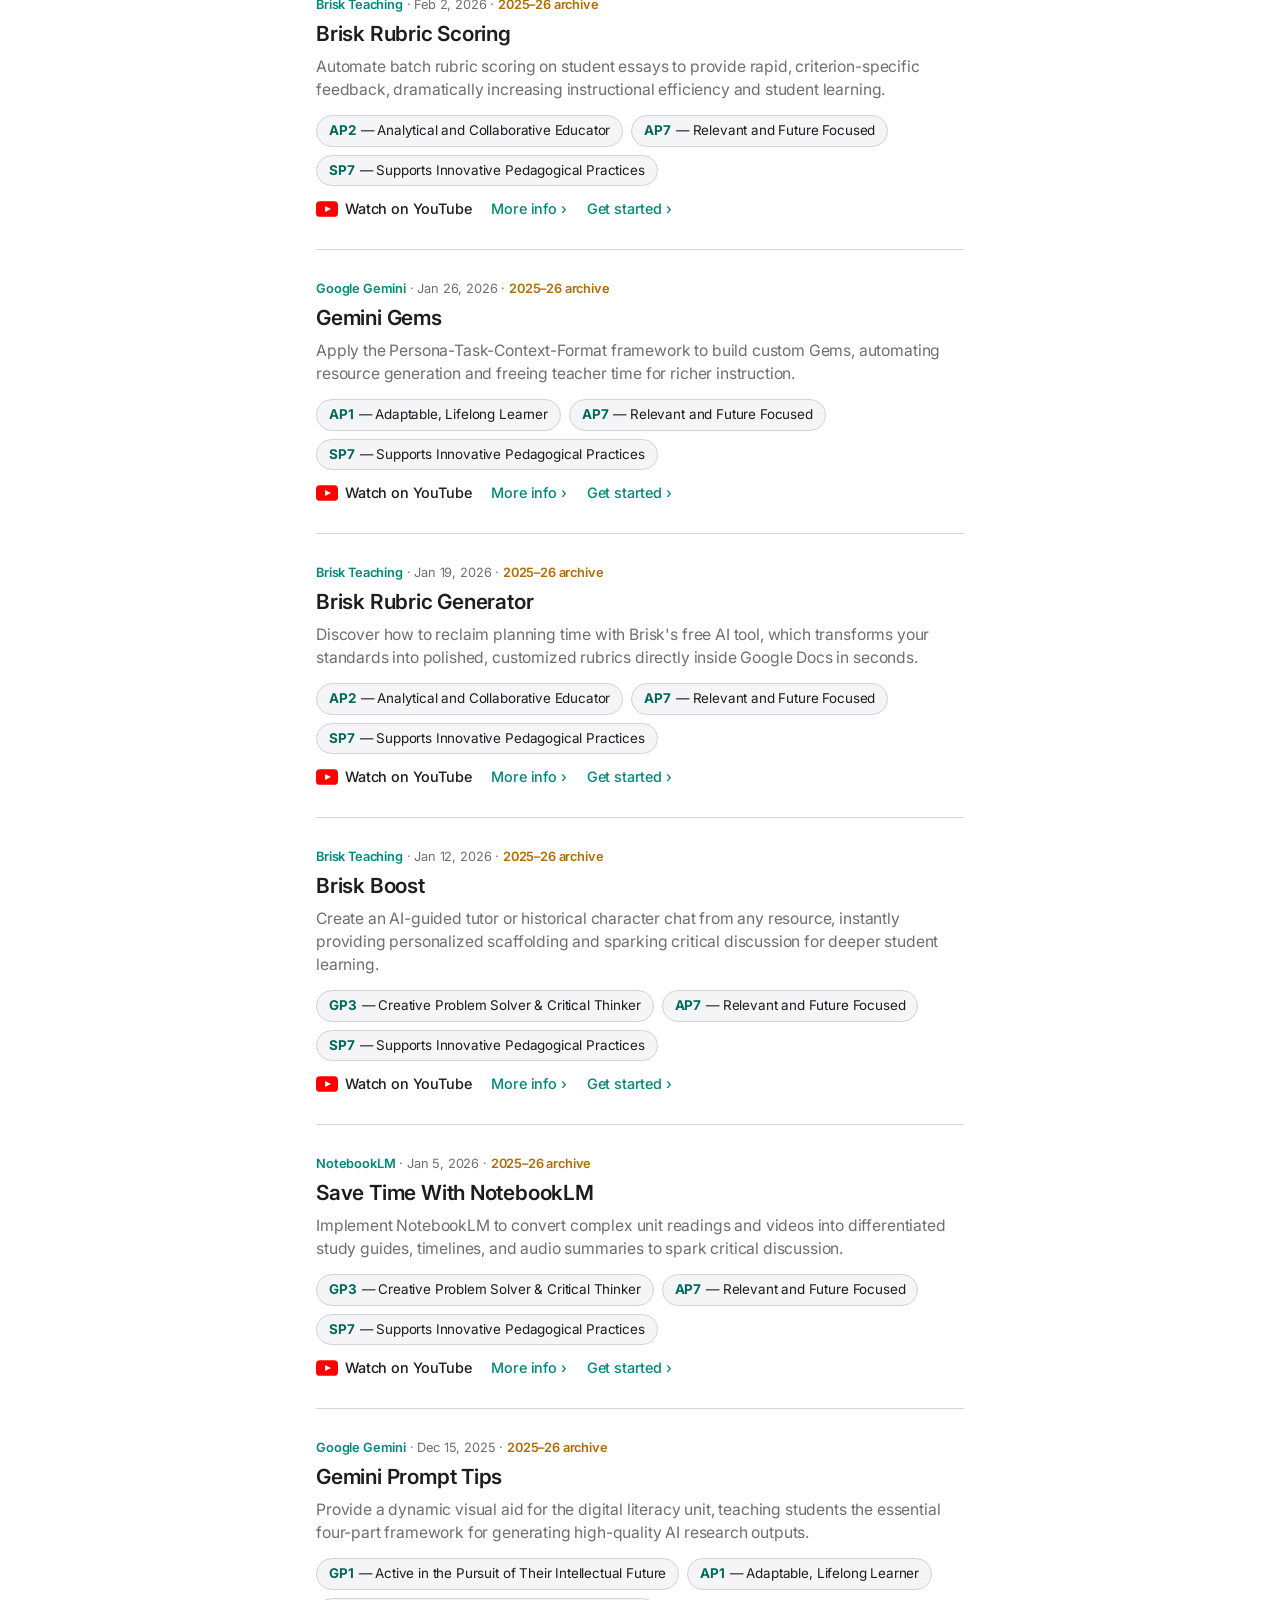
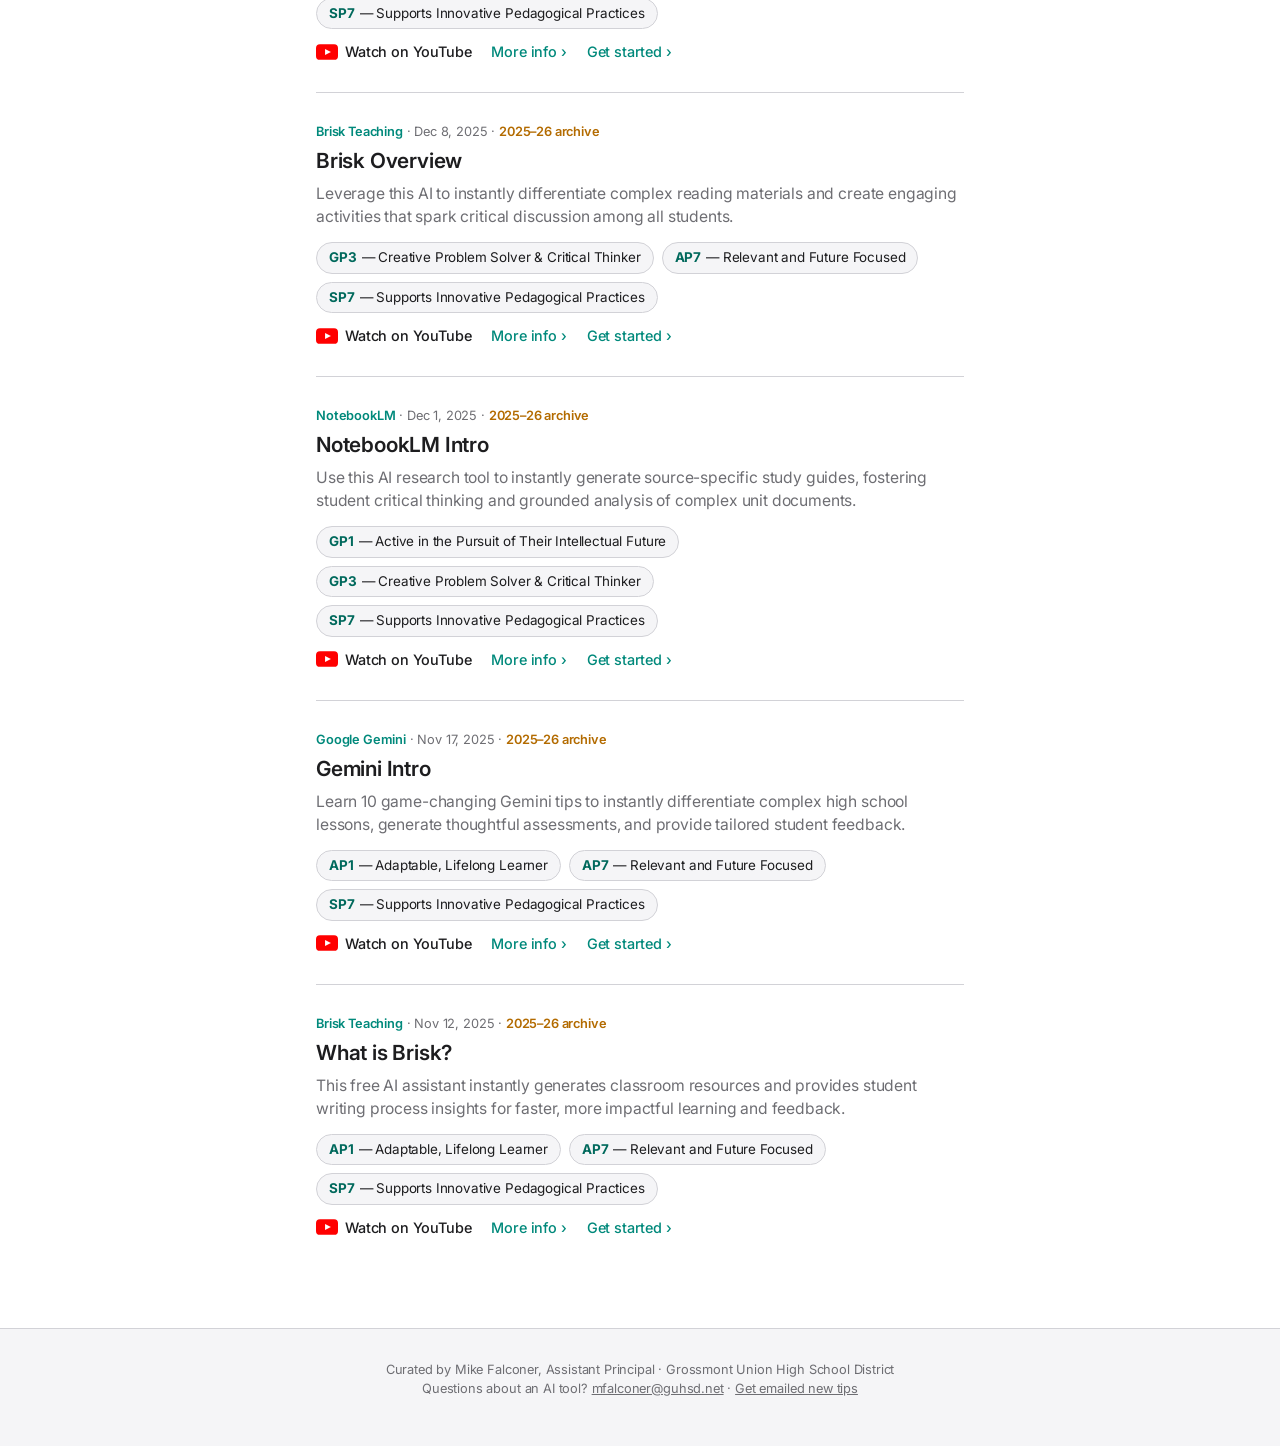
==== commit 4d9703d0: "Redesign the two callout boxes: compact side-by-side cards with icons, trimmed to one short line eac" ====
--- a/index.html
+++ b/index.html
@@ -40,22 +40,24 @@
   <a href="https://www.guhsd.net/Departments/Business-Services/Educational-Technology-Services/Application-Support/Artificial-Intelligence-AI/index.html" target="_blank" rel="noopener">Full AI@GUHSD guidance</a>.
 </div>
 
-<div class="finder-section" style="padding-top:40px;padding-bottom:0;">
-  <div class="gem-callout">
-    <p class="q" style="margin-bottom:6px;">Don't want to check back every week?</p>
-    <p class="a" style="margin-bottom:14px;">
-      Sign up and get an email the moment a new tip is published — no more, no less.
-    </p>
-    <a class="btn-teal" href="https://docs.google.com/forms/d/e/1FAIpQLSflh2l3PXs2NGAHv6u-hGjKtv7XPMycD4LKFdD82O3FxRU_Rg/viewform?usp=publish-editor" target="_blank" rel="noopener">Sign up for email updates &rsaquo;</a>
-  </div>
+<div class="callout-row">
+  <a class="callout-card" href="https://docs.google.com/forms/d/e/1FAIpQLSflh2l3PXs2NGAHv6u-hGjKtv7XPMycD4LKFdD82O3FxRU_Rg/viewform?usp=publish-editor" target="_blank" rel="noopener">
+    <div class="callout-icon">
+      <svg viewBox="0 0 24 24" fill="none" stroke="currentColor" stroke-width="2" stroke-linecap="round" stroke-linejoin="round"><rect x="3" y="5" width="18" height="14" rx="2"/><path d="M3 7l9 6 9-6"/></svg>
+    </div>
+    <p class="callout-title">Get tips by email</p>
+    <p class="callout-text">A note when something new drops — nothing more.</p>
+    <span class="callout-cta">Sign up &rsaquo;</span>
+  </a>
 
-  <div class="gem-callout">
-    <p class="q" style="margin-bottom:6px;">Have an idea for a tip?</p>
-    <p class="a" style="margin-bottom:14px;">
-      Suggest a tool or topic you'd like to learn about — or think your colleagues would benefit from.
-    </p>
-    <a class="btn-teal" href="https://docs.google.com/forms/d/e/1FAIpQLSdqGmnZZopehRcXwUj5gQ9Hk9gUF6NpgJ4jmqcLdE-G4p8SUg/viewform?usp=header" target="_blank" rel="noopener">Suggest a Tech Tip &rsaquo;</a>
-  </div>
+  <a class="callout-card" href="https://docs.google.com/forms/d/e/1FAIpQLSdqGmnZZopehRcXwUj5gQ9Hk9gUF6NpgJ4jmqcLdE-G4p8SUg/viewform?usp=header" target="_blank" rel="noopener">
+    <div class="callout-icon">
+      <svg viewBox="0 0 24 24" fill="none" stroke="currentColor" stroke-width="2" stroke-linecap="round" stroke-linejoin="round"><path d="M9 18h6"/><path d="M10 21h4"/><path d="M12 3a6 6 0 0 0-4 10.5c.6.6 1 1.4 1 2.5h6c0-1.1.4-1.9 1-2.5A6 6 0 0 0 12 3z"/></svg>
+    </div>
+    <p class="callout-title">Have a tip idea?</p>
+    <p class="callout-text">Suggest a tool or topic for a future issue.</p>
+    <span class="callout-cta">Suggest &rsaquo;</span>
+  </a>
 </div>
 
 <div class="archive-controls">
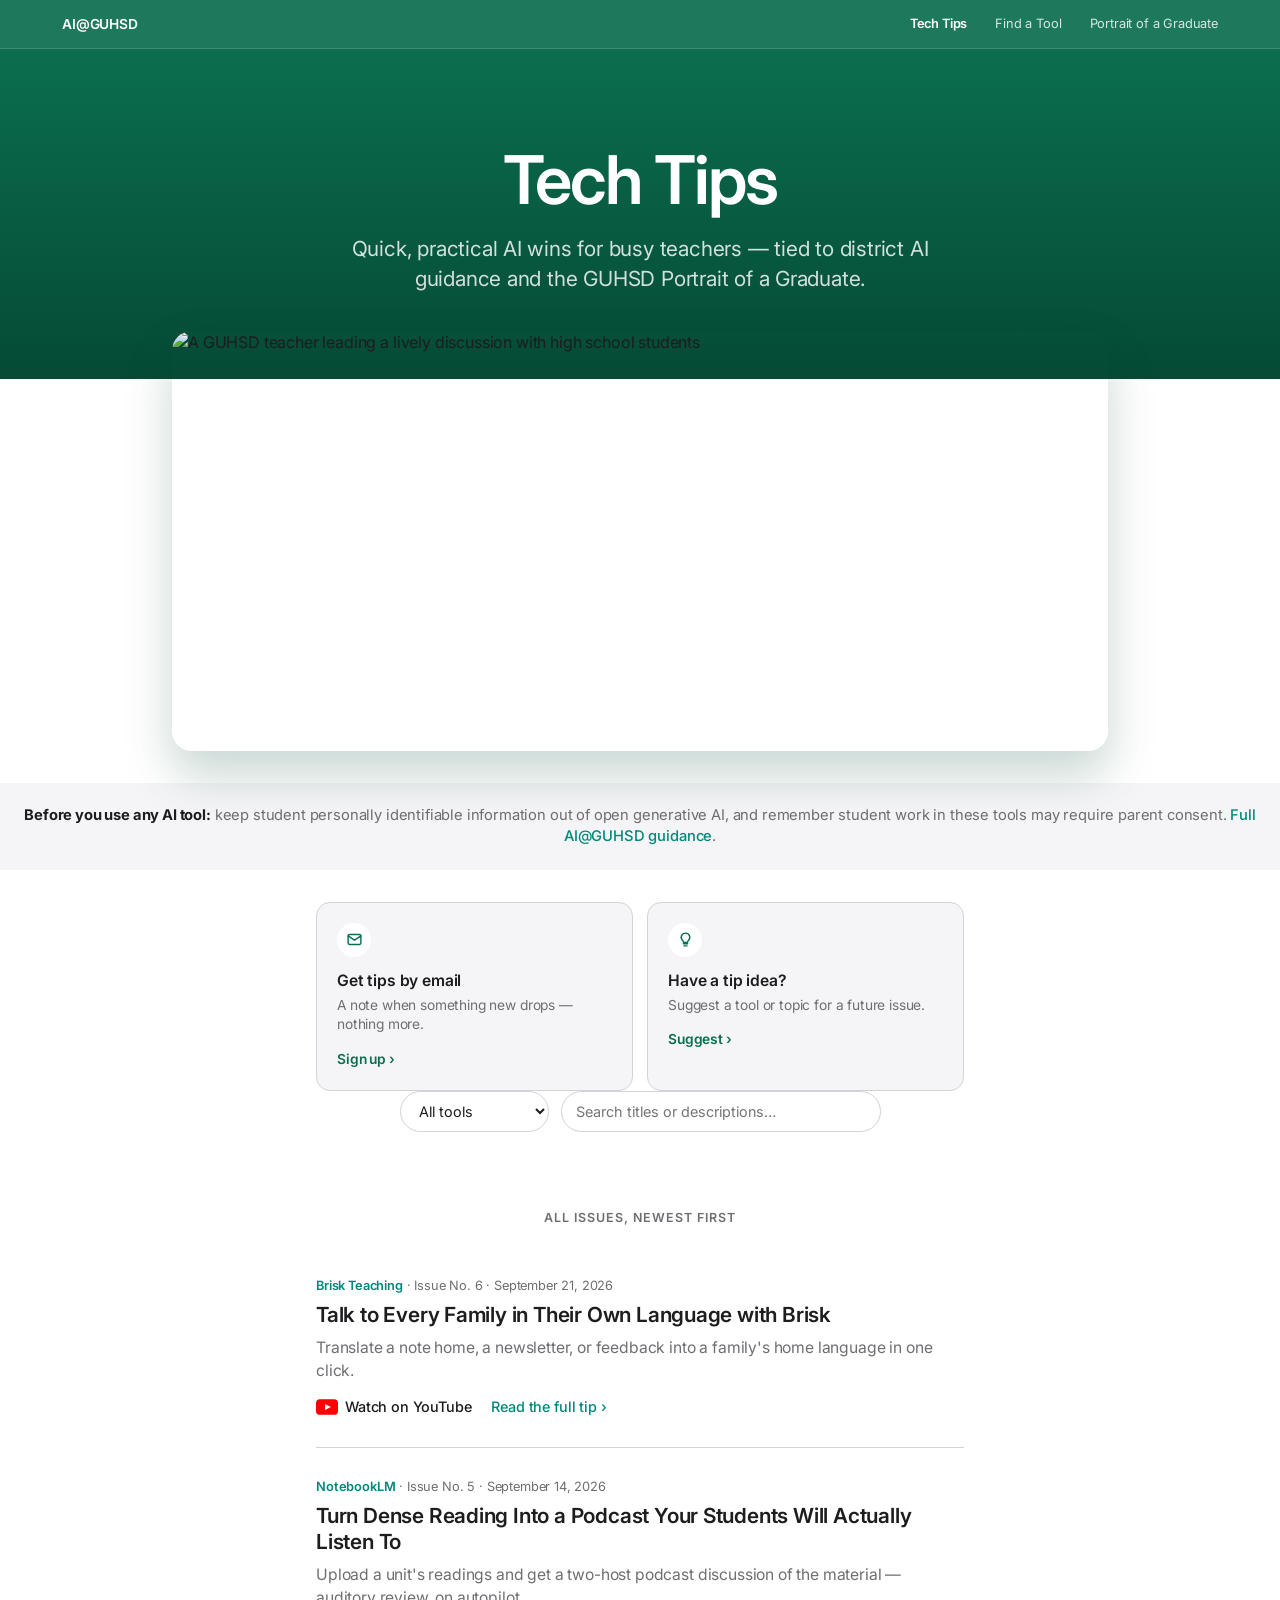
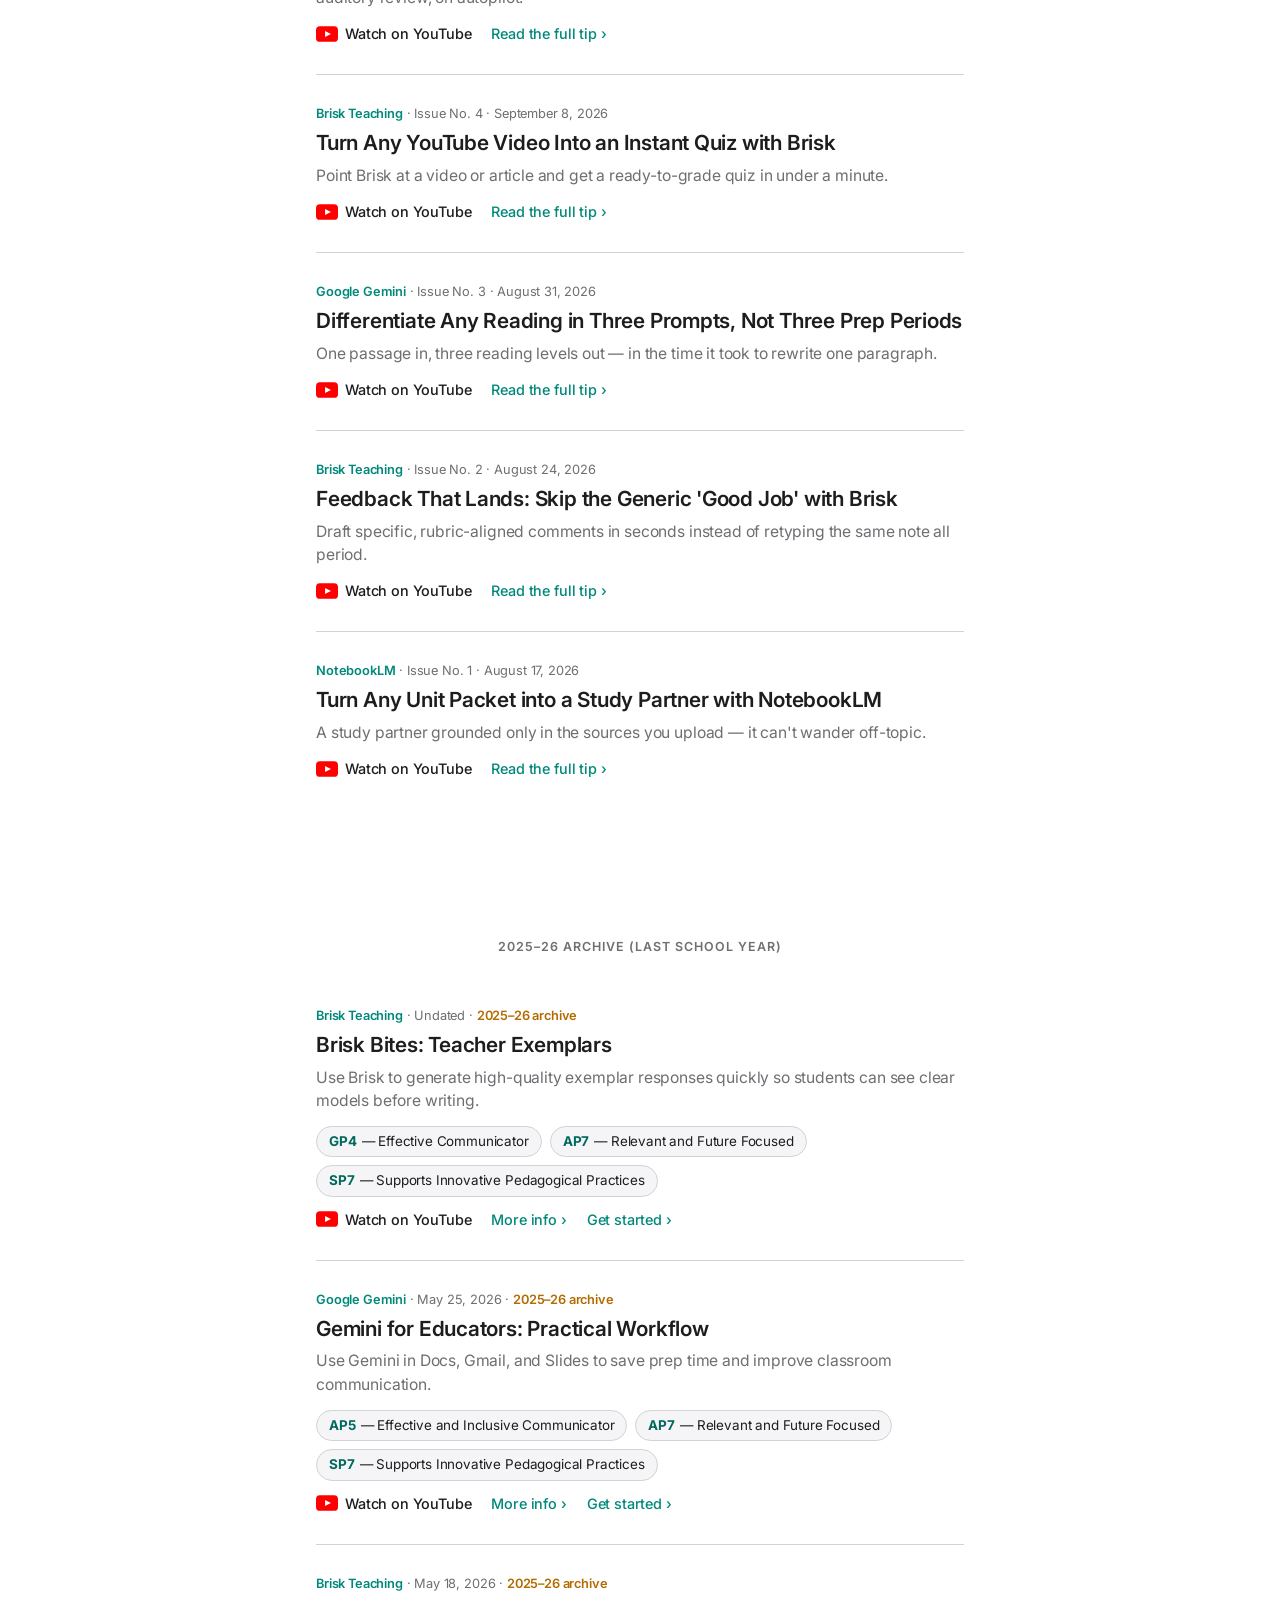
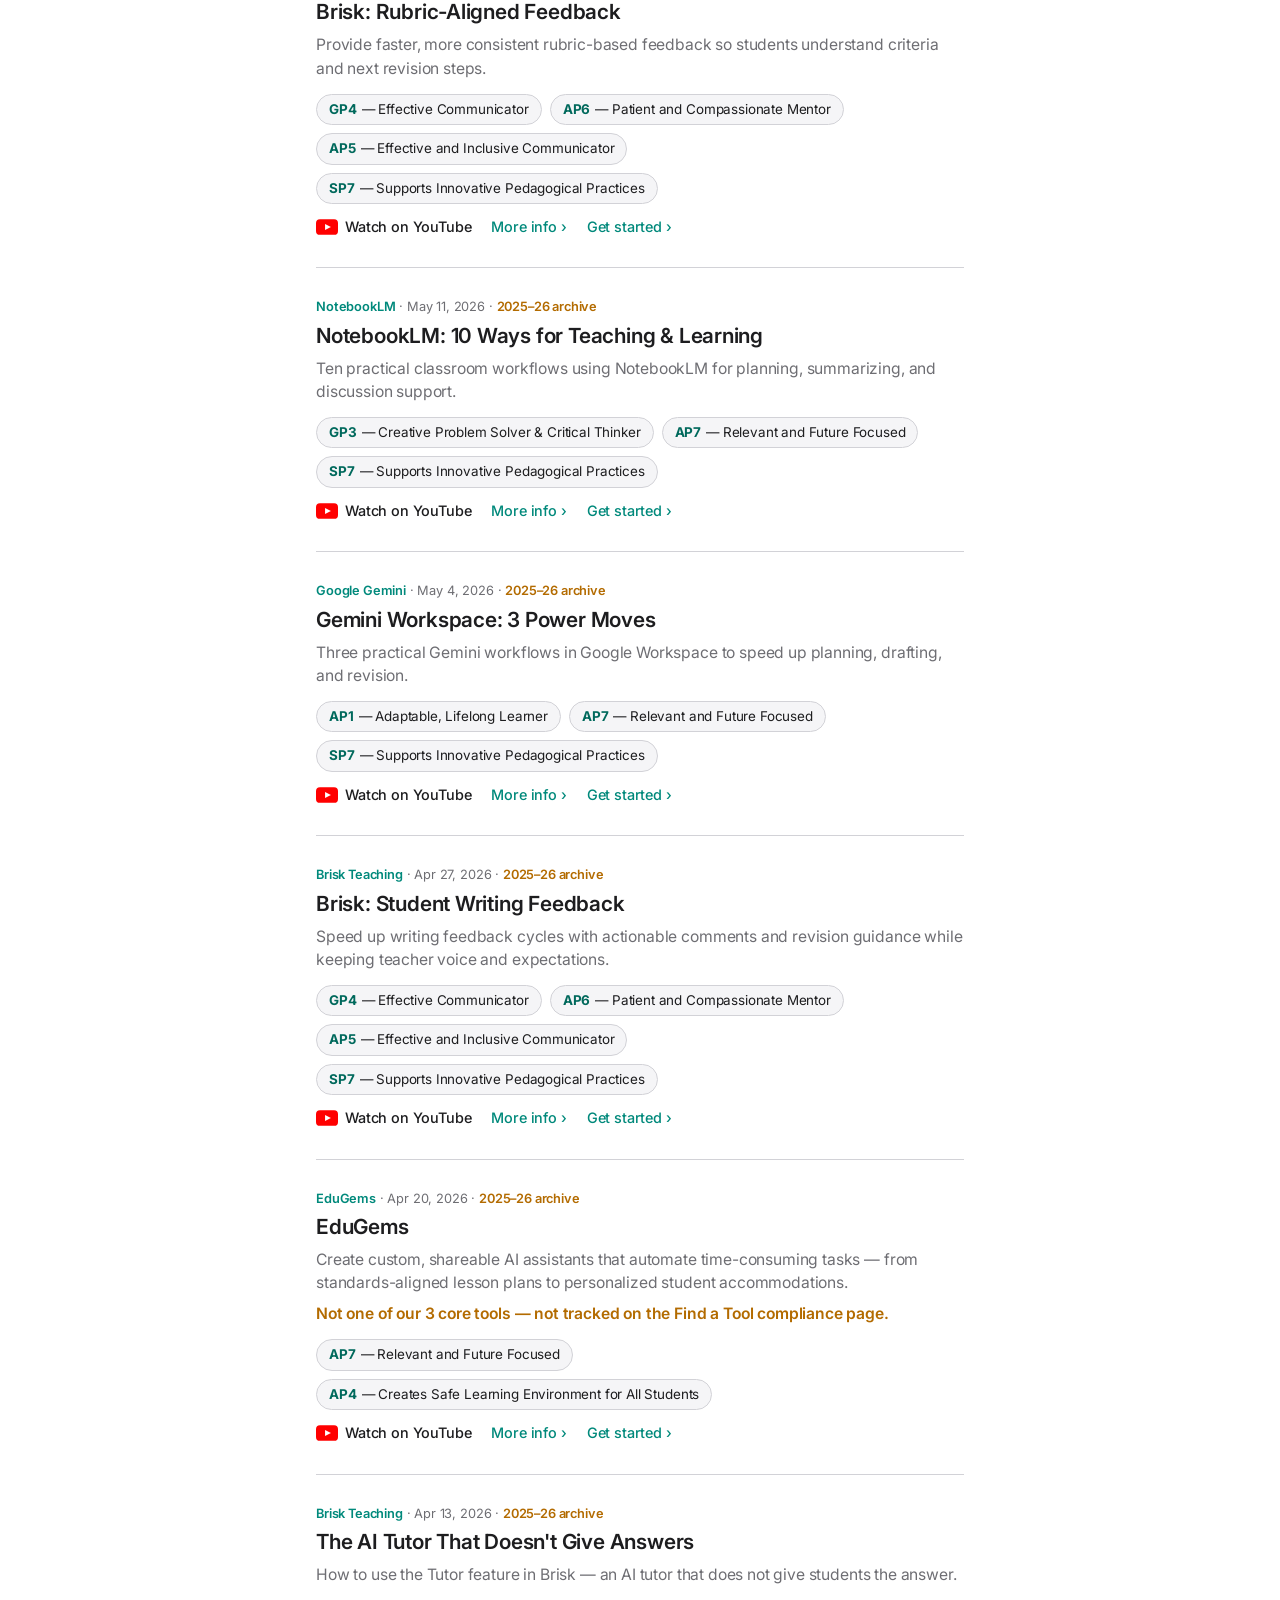
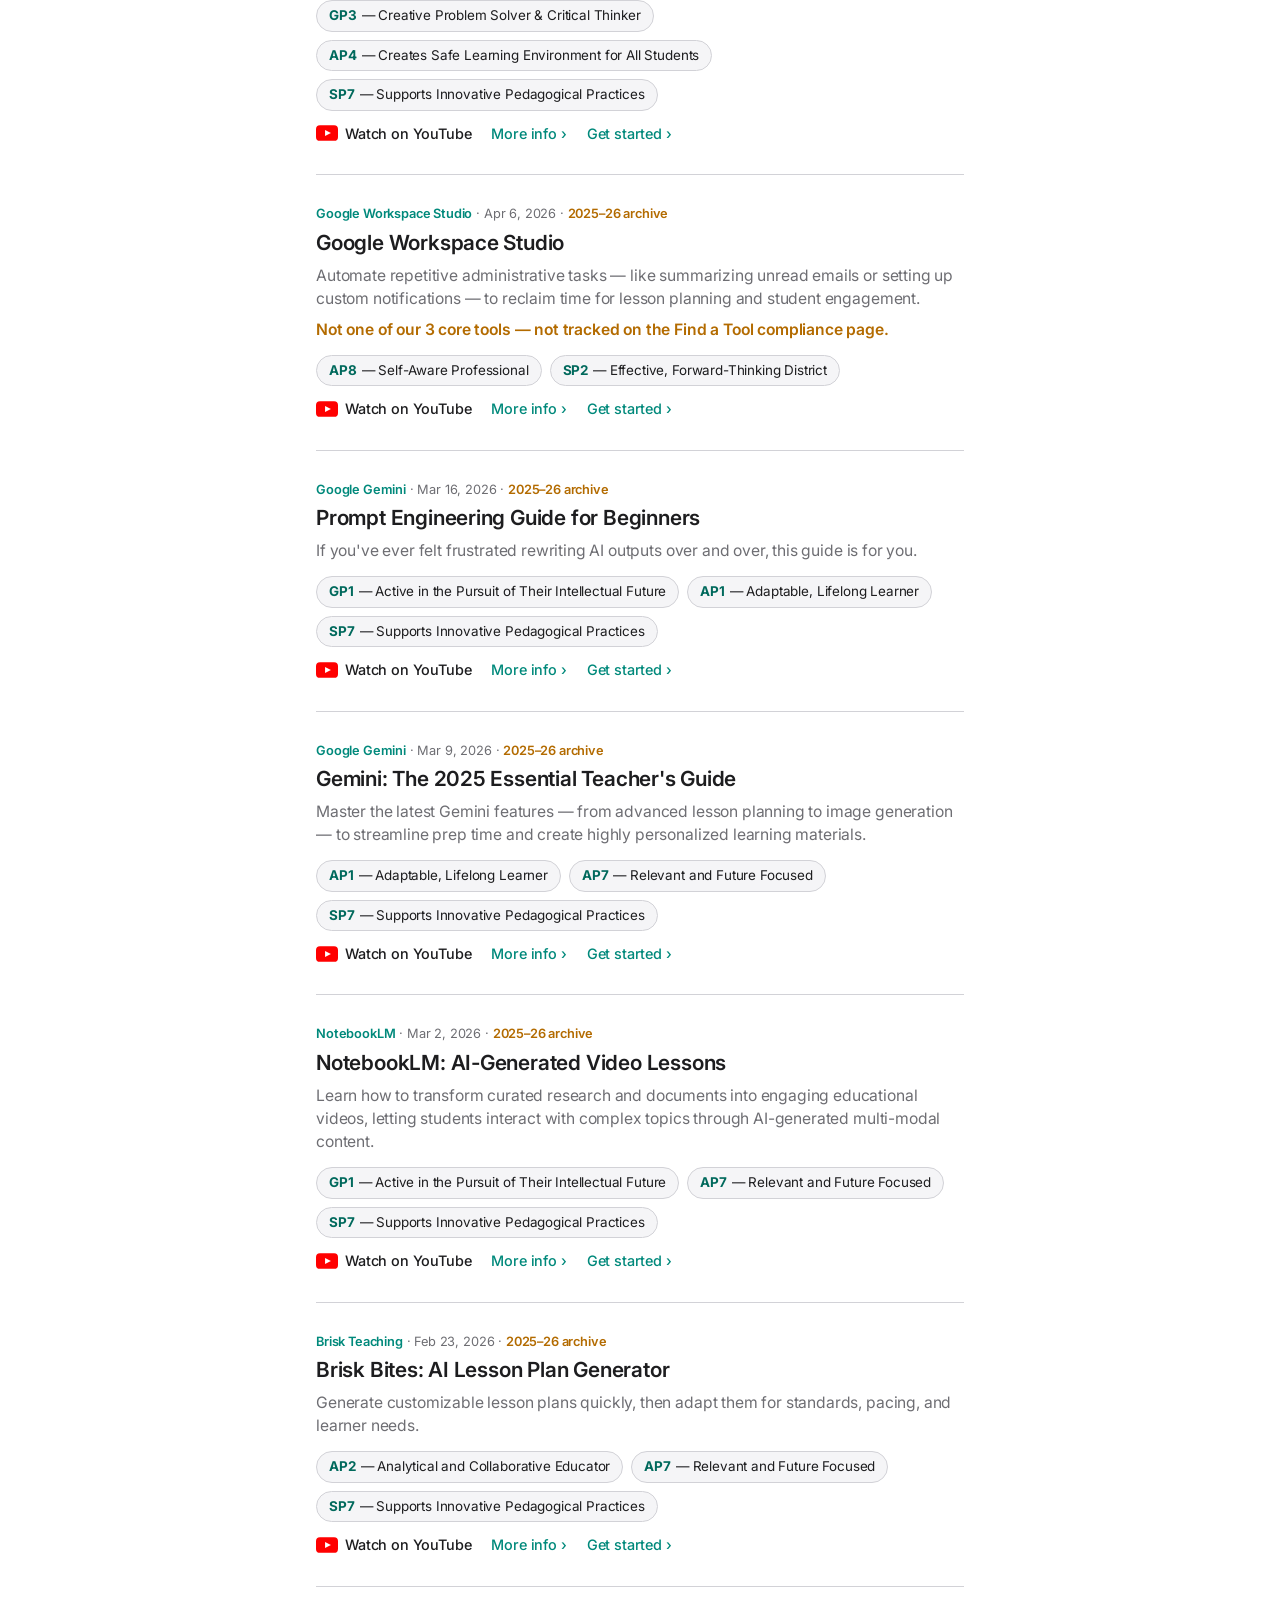
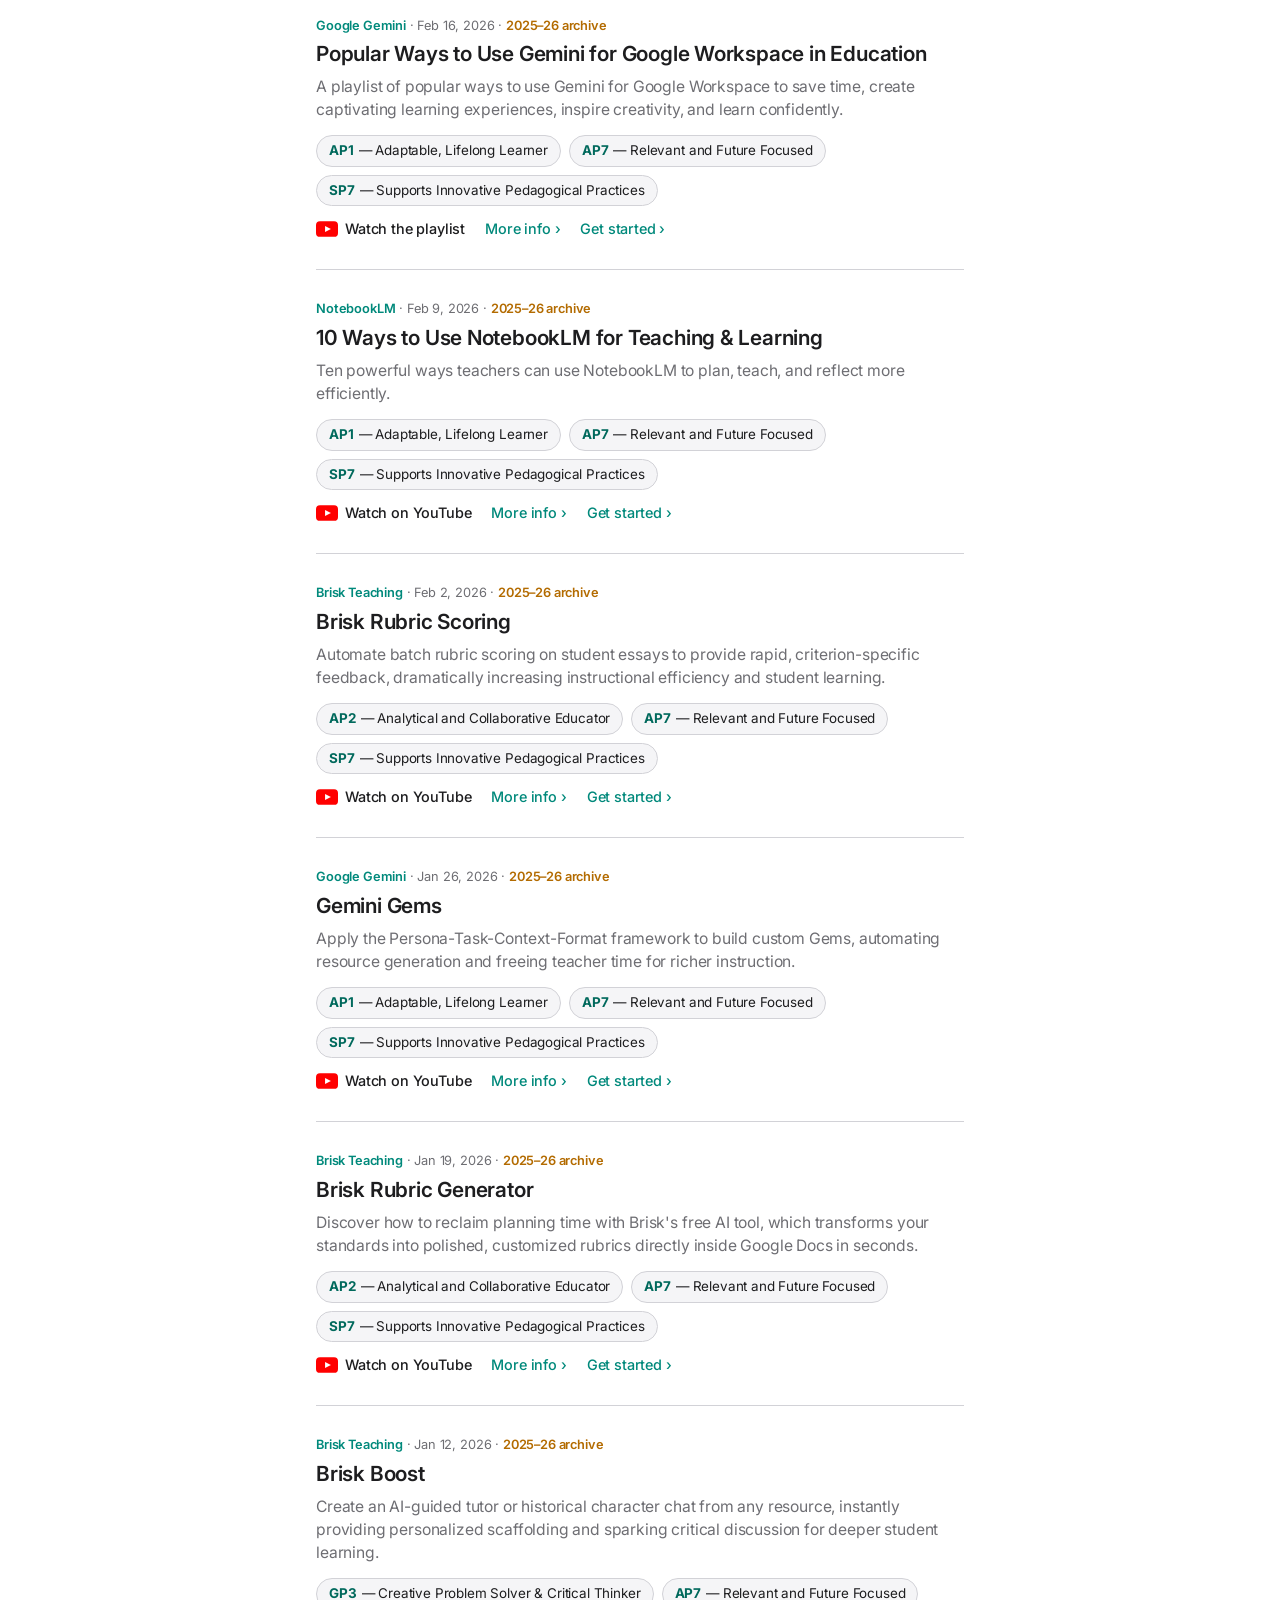
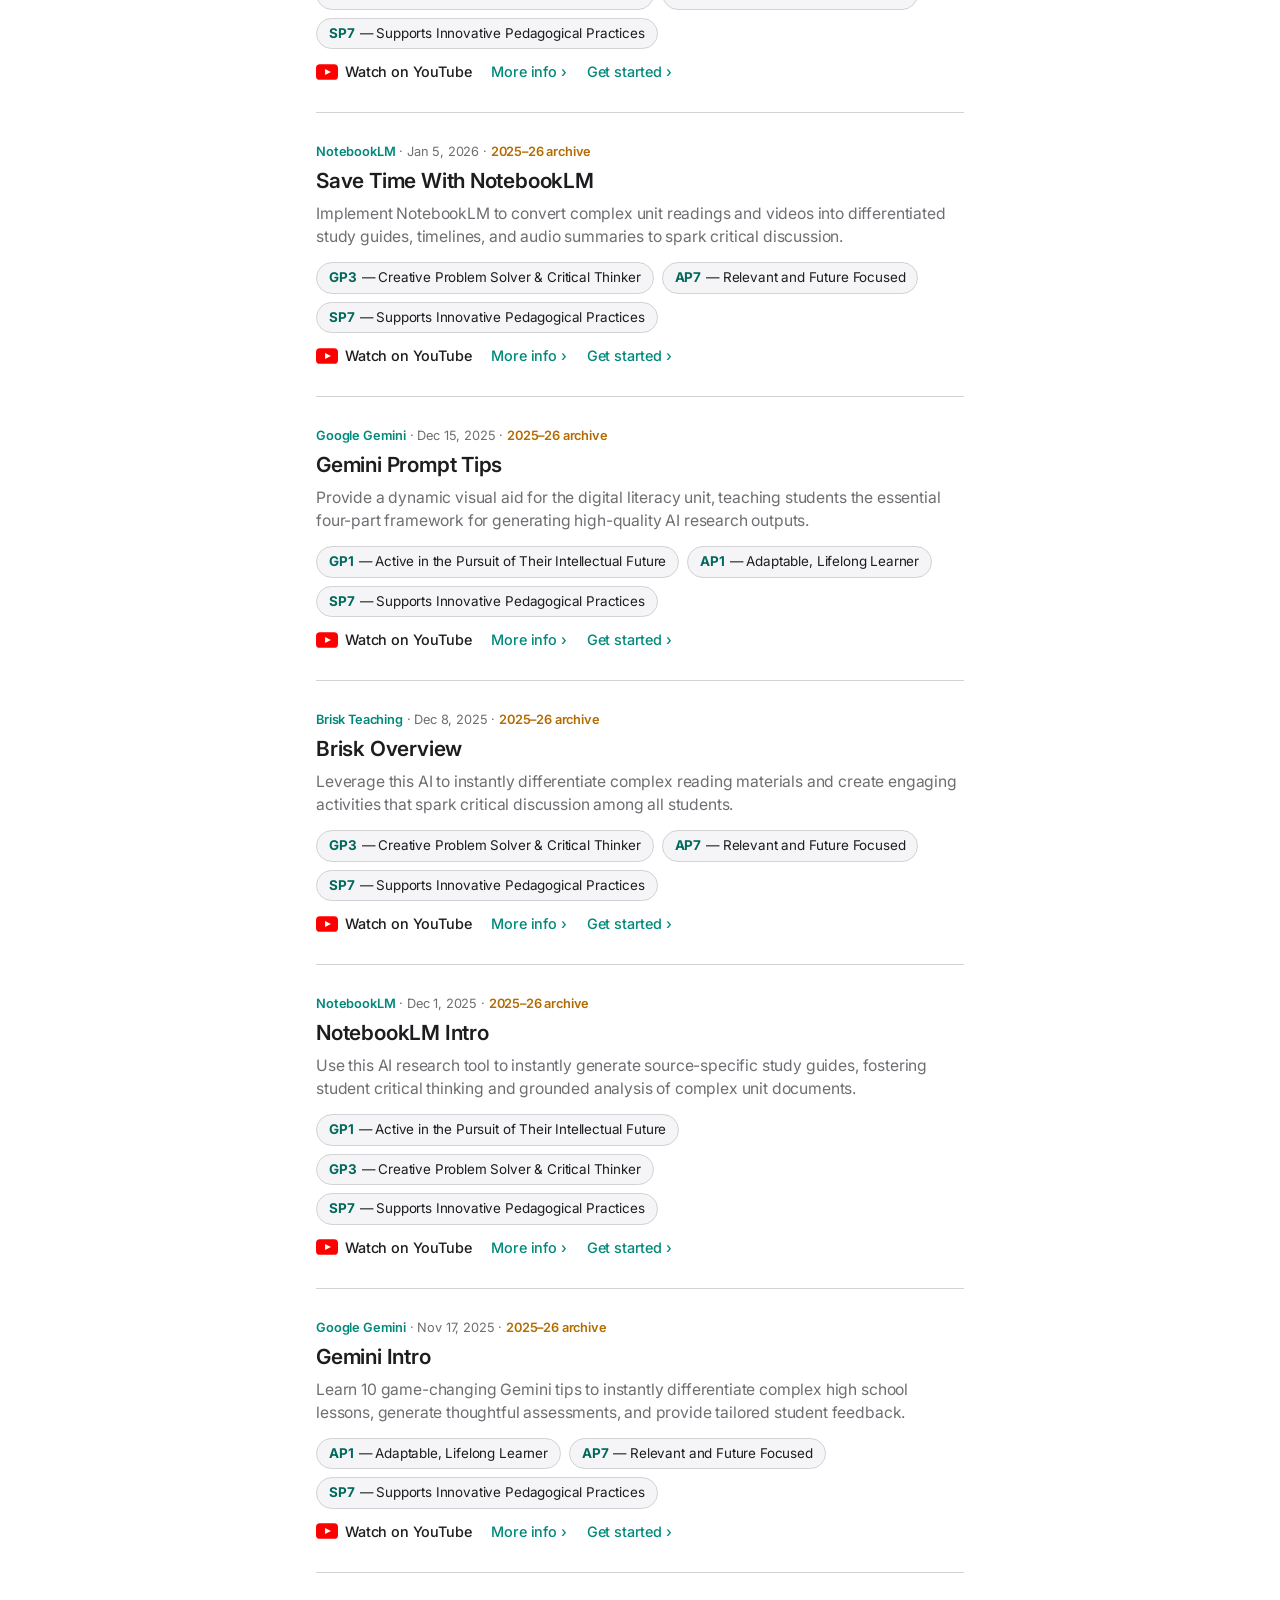
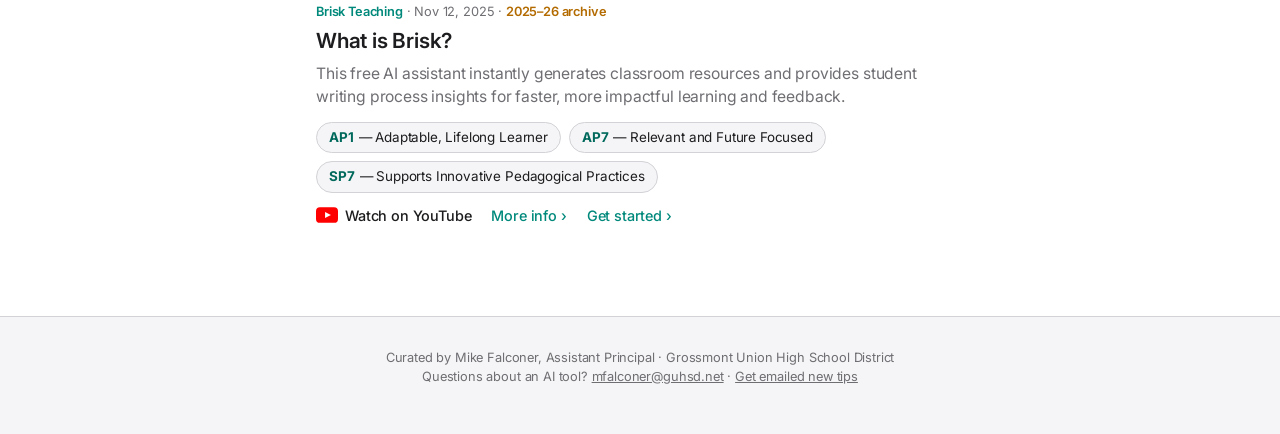
==== commit da0be6c1: "Use uploaded classroom photo as home page hero image" ====
--- a/index.html
+++ b/index.html
@@ -30,9 +30,8 @@
 
 <div class="hero-image-wrap">
   <img class="hero-image"
-       src="https://images.unsplash.com/photo-1509062522246-3755977927d7?auto=format&fit=crop&w=1600&q=80"
-       alt="A teacher presenting to students in a high school classroom">
-  <p class="hero-image-credit">Photo by Quilia on Unsplash</p>
+       src="images/hero-classroom.jpg"
+       alt="A GUHSD teacher leading a lively discussion with high school students">
 </div>
 
 <div class="intro-banner">
--- a/css/style.css
+++ b/css/style.css
@@ -550,6 +550,71 @@
   color: var(--text-secondary);
 }
 
+/* ---------- Compact callout row (homepage: signup + suggest) ---------- */
+.callout-row {
+  max-width: var(--max-narrow);
+  margin: 32px auto 0;
+  padding: 0 22px;
+  display: grid;
+  grid-template-columns: 1fr 1fr;
+  gap: 14px;
+}
+
+.callout-card {
+  display: block;
+  background: var(--gray-bg);
+  border: 1px solid var(--divider);
+  border-radius: 14px;
+  padding: 20px;
+  text-align: left;
+  transition: border-color 0.15s ease, transform 0.15s ease;
+}
+
+.callout-card:hover {
+  text-decoration: none;
+  border-color: var(--navy);
+  transform: translateY(-1px);
+}
+
+.callout-icon {
+  width: 34px;
+  height: 34px;
+  border-radius: 50%;
+  background: var(--white);
+  color: var(--navy);
+  display: flex;
+  align-items: center;
+  justify-content: center;
+  margin-bottom: 12px;
+}
+
+.callout-icon svg { width: 17px; height: 17px; }
+
+.callout-title {
+  font-weight: 600;
+  font-size: 0.98rem;
+  color: var(--text);
+  margin: 0 0 4px;
+  letter-spacing: -0.01em;
+}
+
+.callout-text {
+  font-size: 0.86rem;
+  color: var(--text-secondary);
+  margin: 0 0 12px;
+  line-height: 1.4;
+}
+
+.callout-cta {
+  font-size: 0.86rem;
+  font-weight: 600;
+  color: var(--navy);
+}
+
+@media (max-width: 560px) {
+  .callout-row { grid-template-columns: 1fr; }
+}
+
 /* ---------- Gem callout ---------- */
 .gem-callout {
   background: var(--gray-bg);
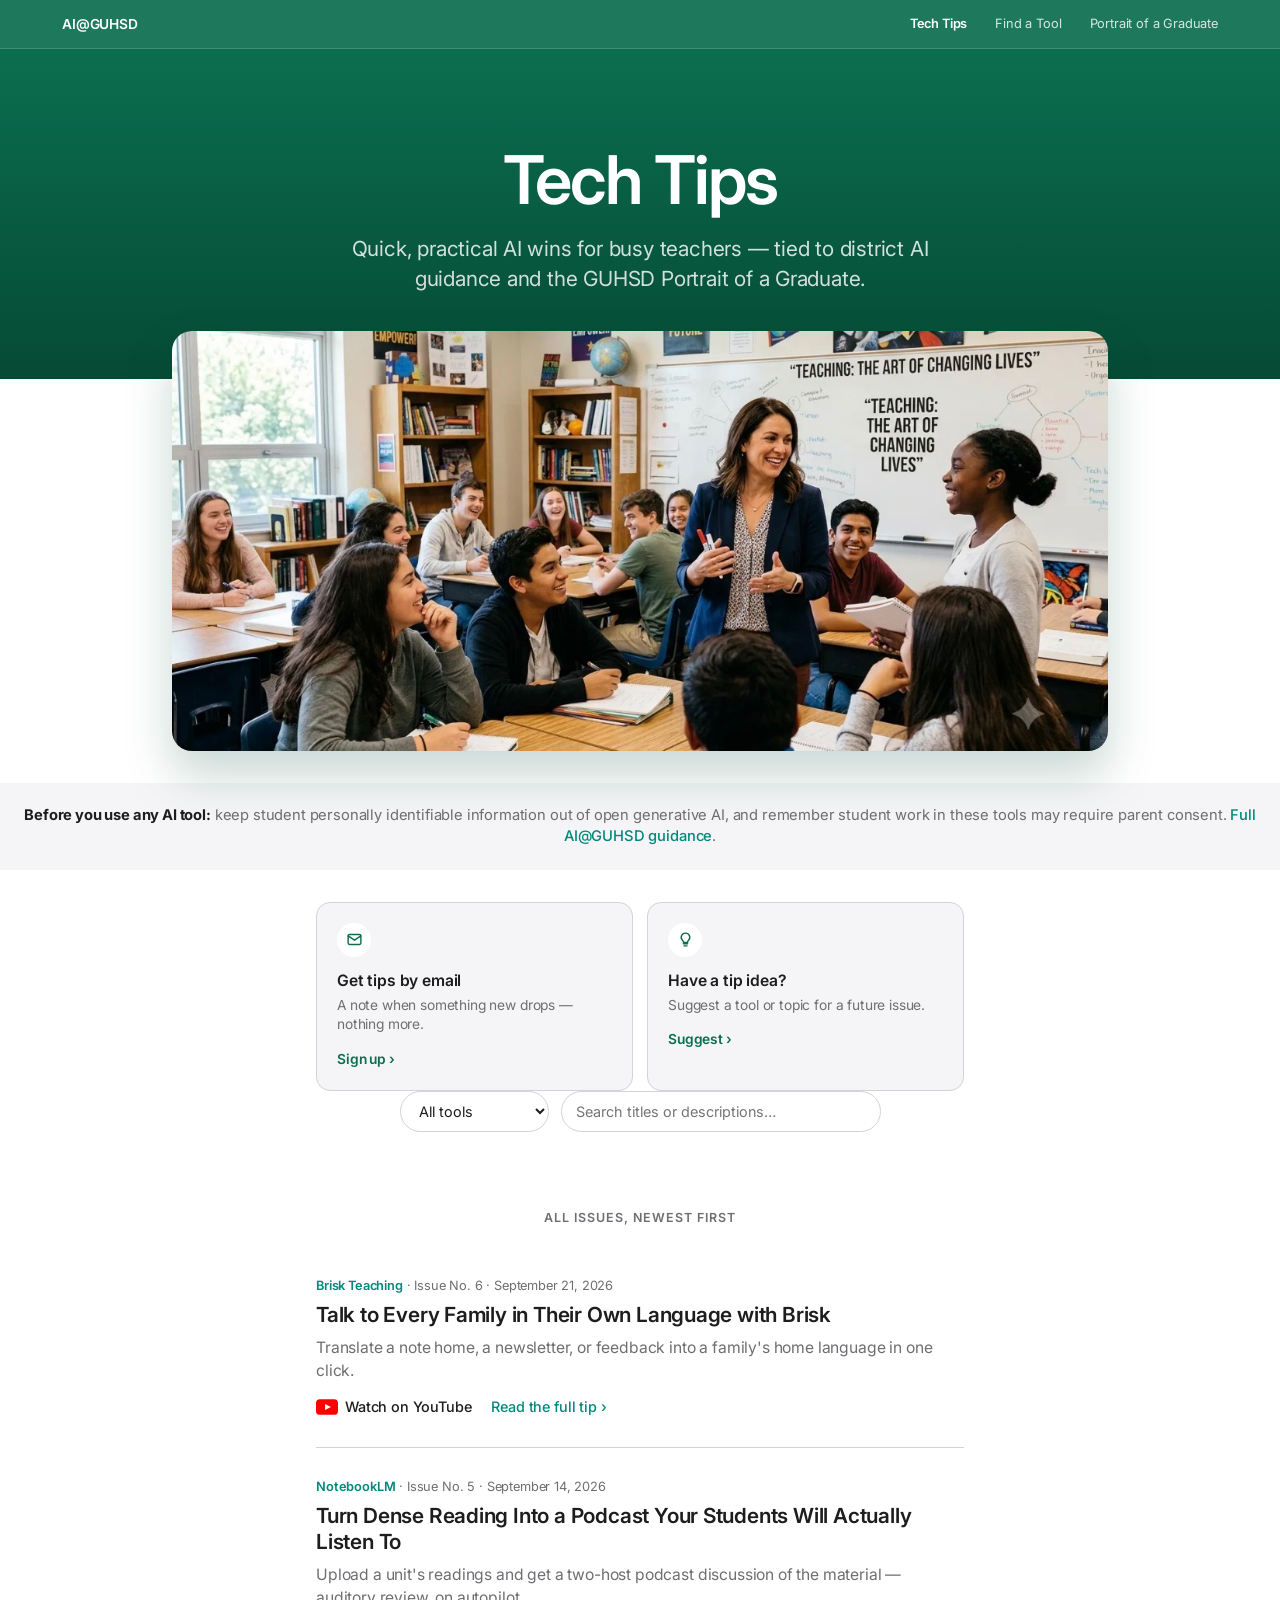
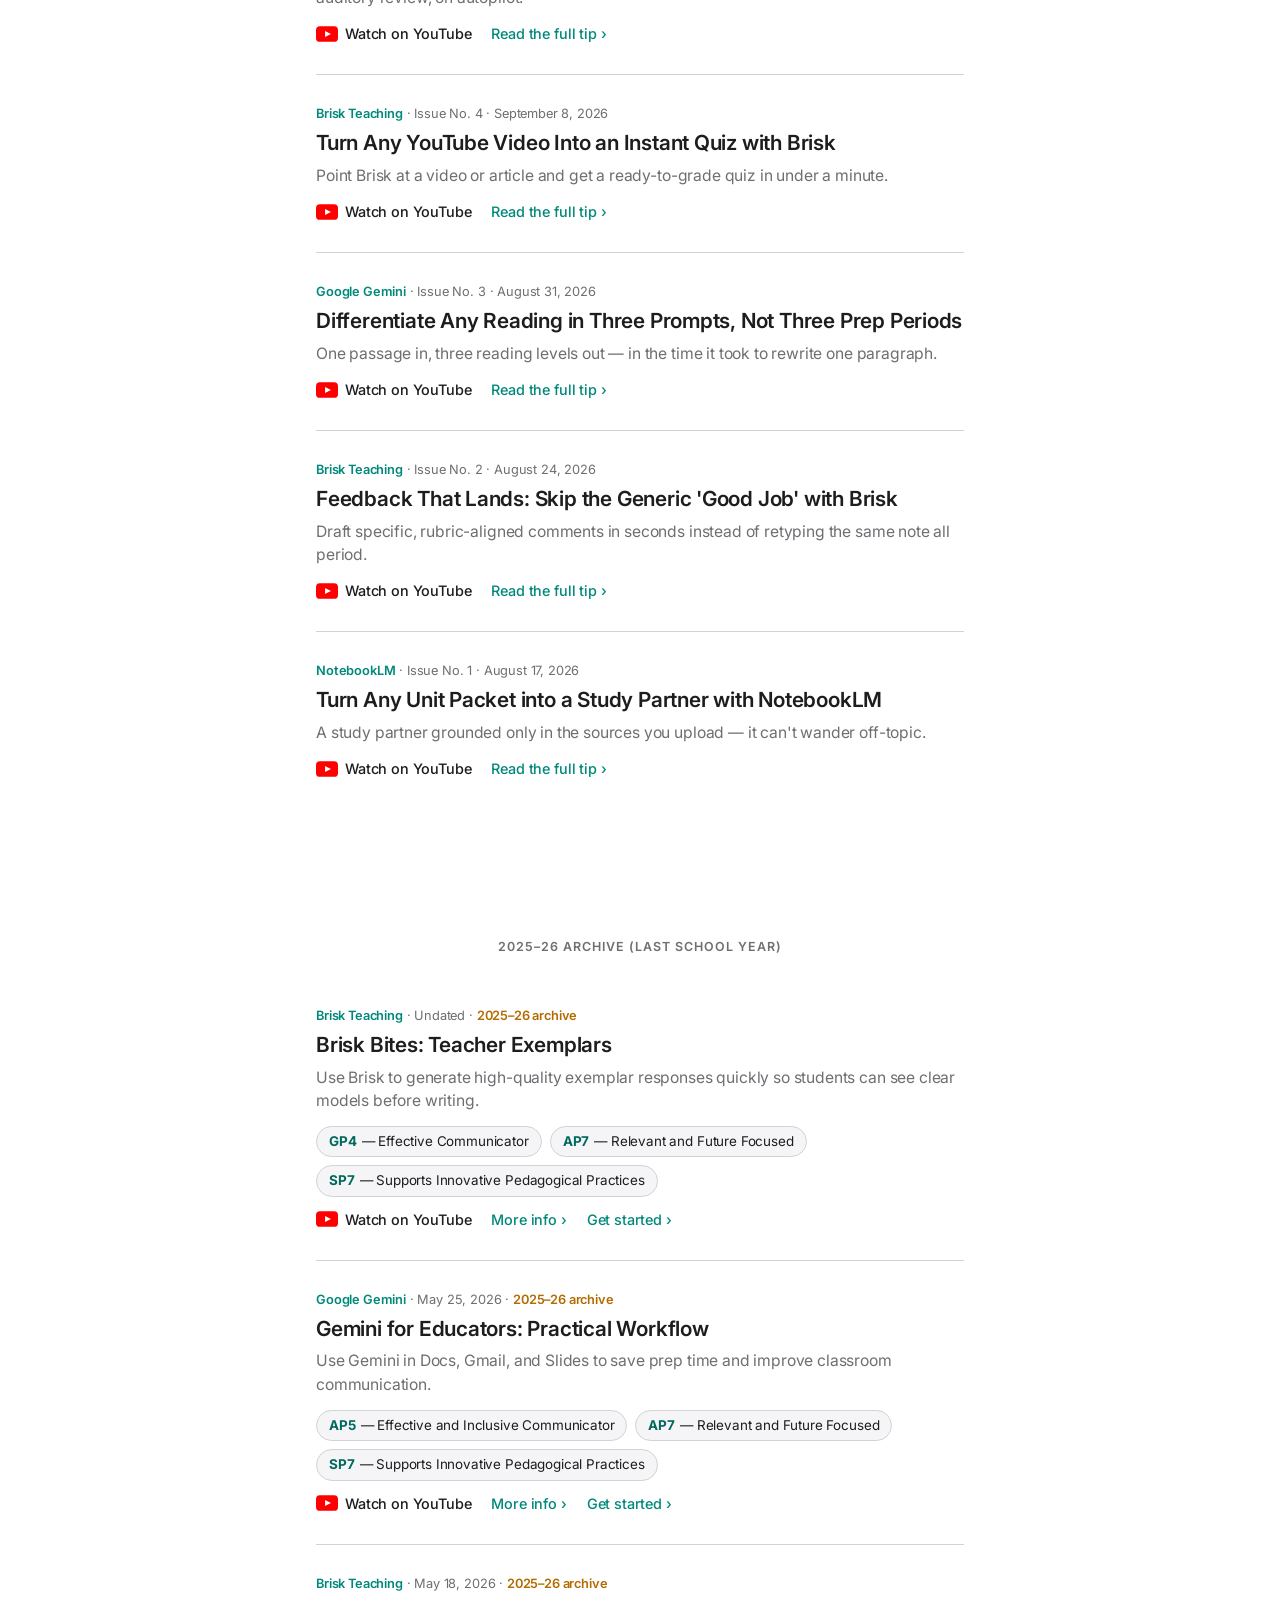
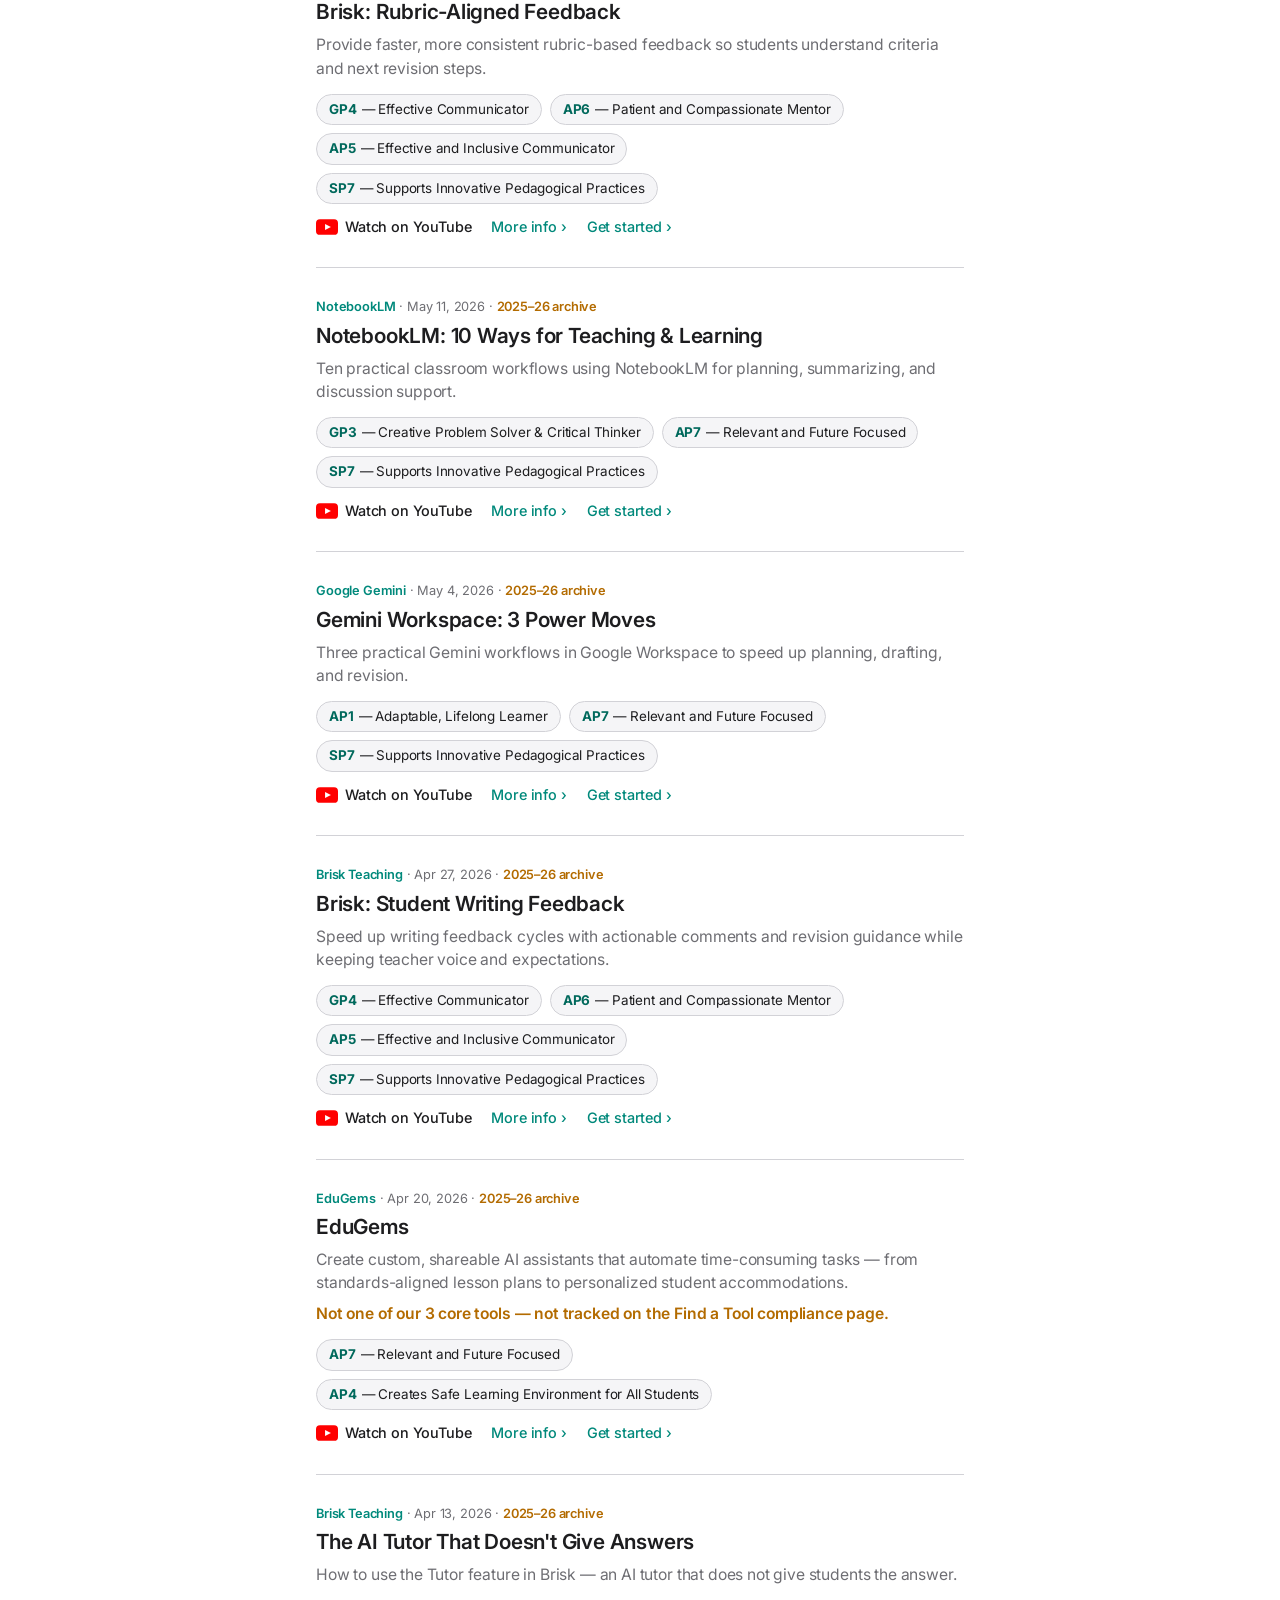
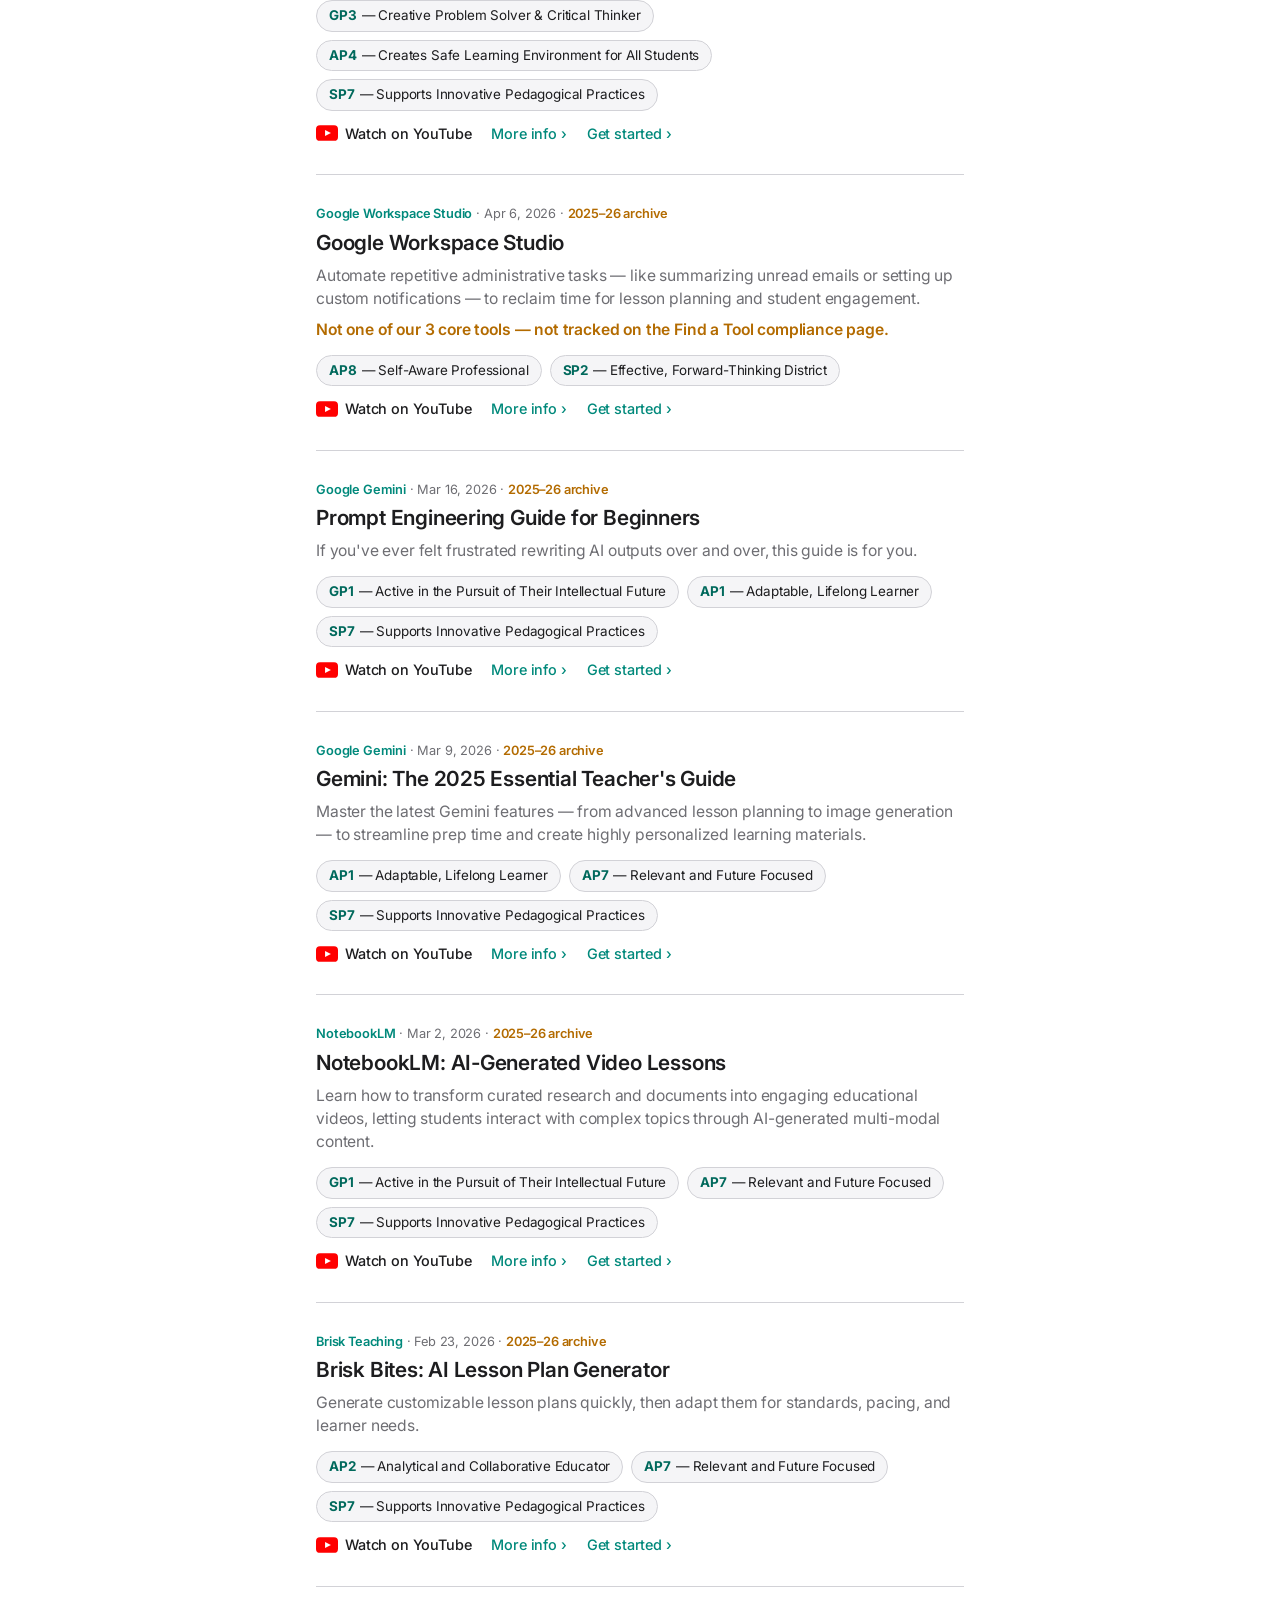
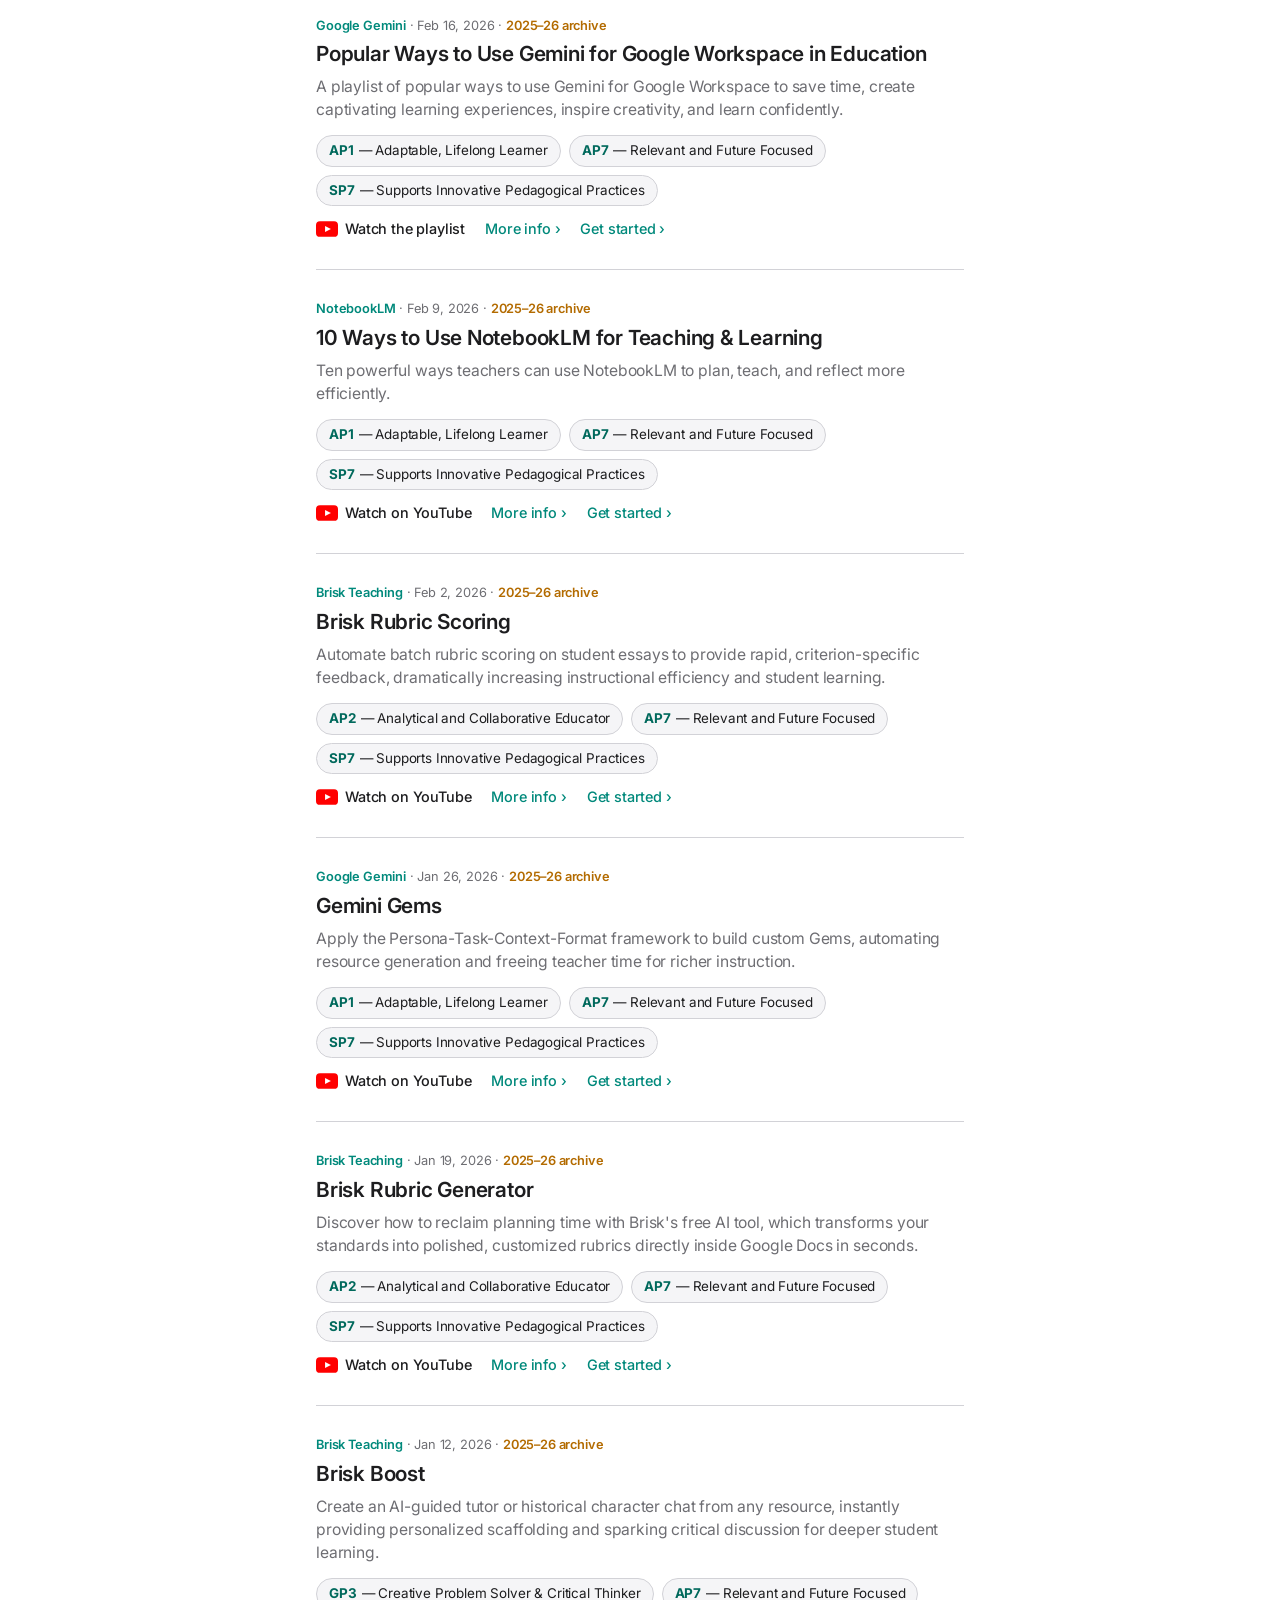
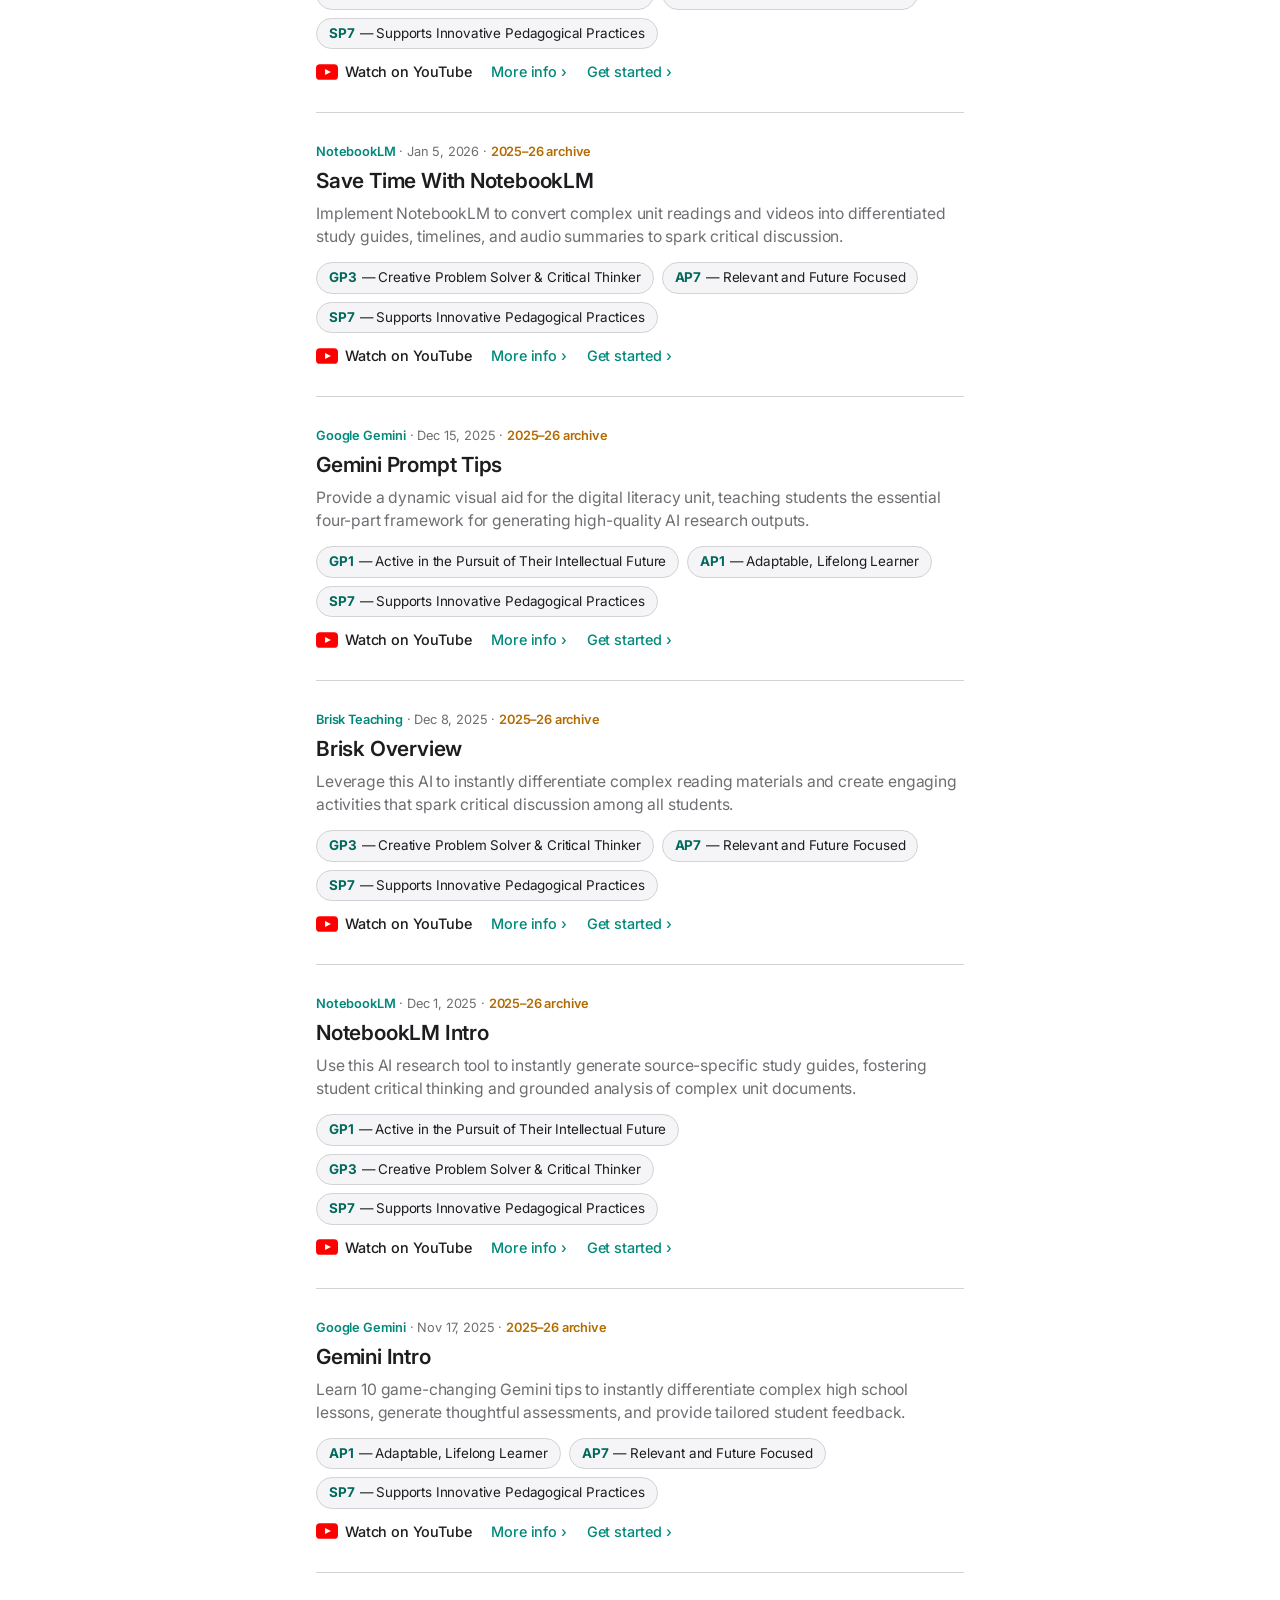
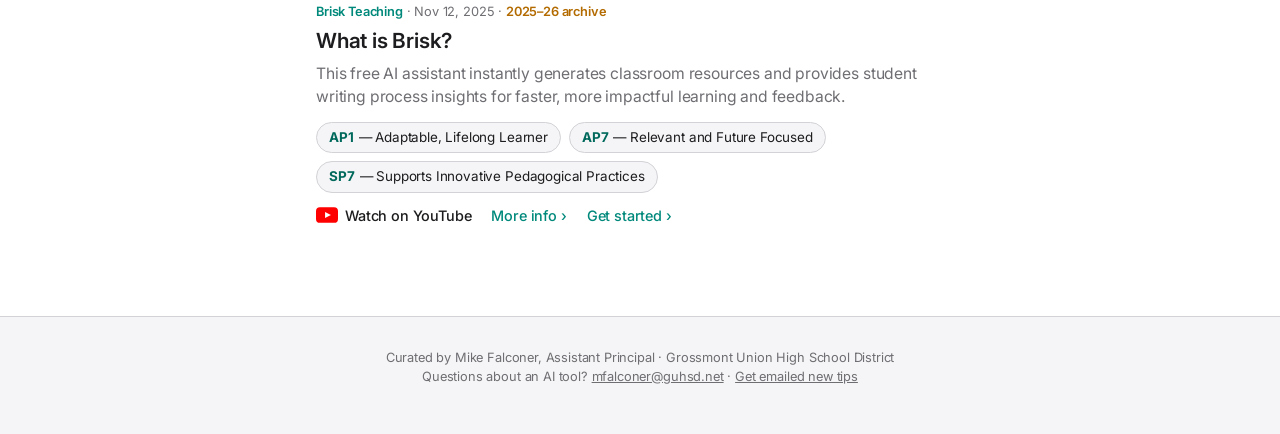
==== commit 8e022abb: "Point hero image to uploaded classroom photo (IMG_3896.jpeg)" ====
--- a/index.html
+++ b/index.html
@@ -30,7 +30,7 @@
 
 <div class="hero-image-wrap">
   <img class="hero-image"
-       src="images/hero-classroom.jpg"
+       src="images/IMG_3896.jpeg"
        alt="A GUHSD teacher leading a lively discussion with high school students">
 </div>
 
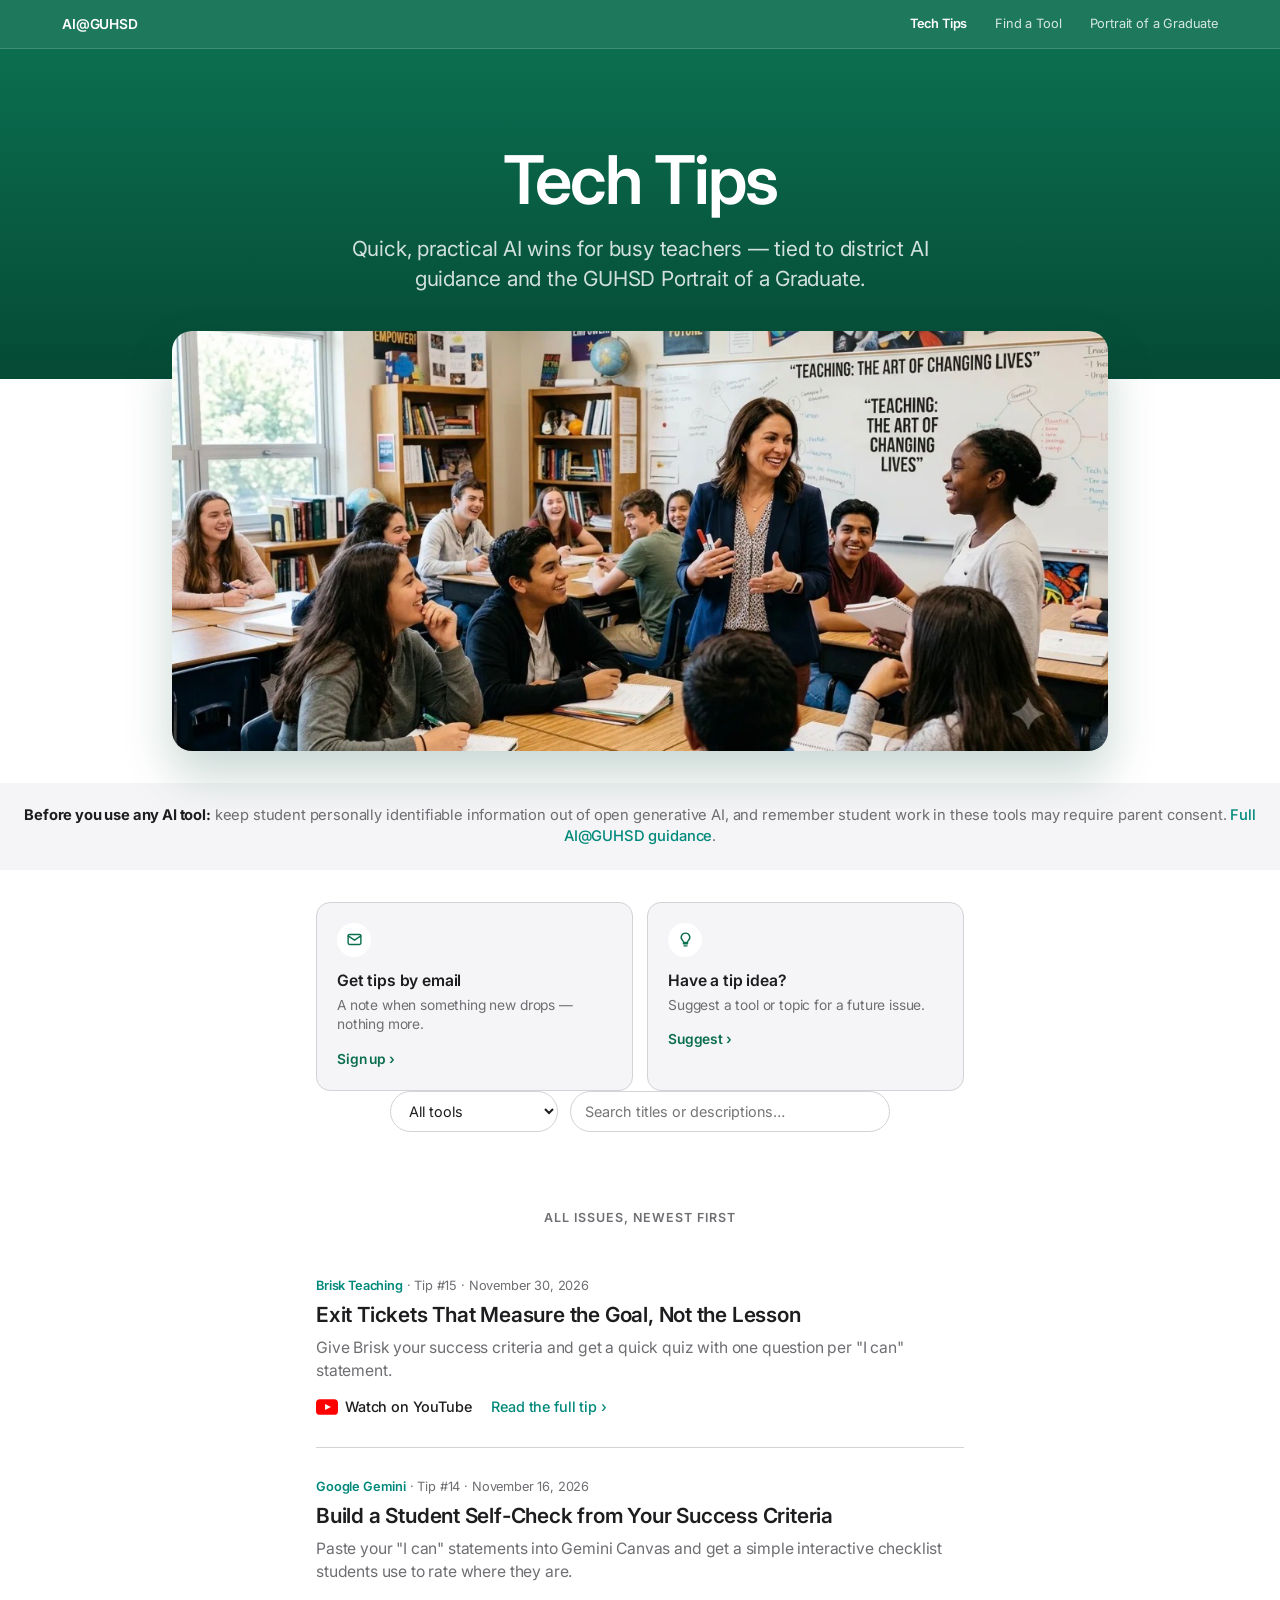
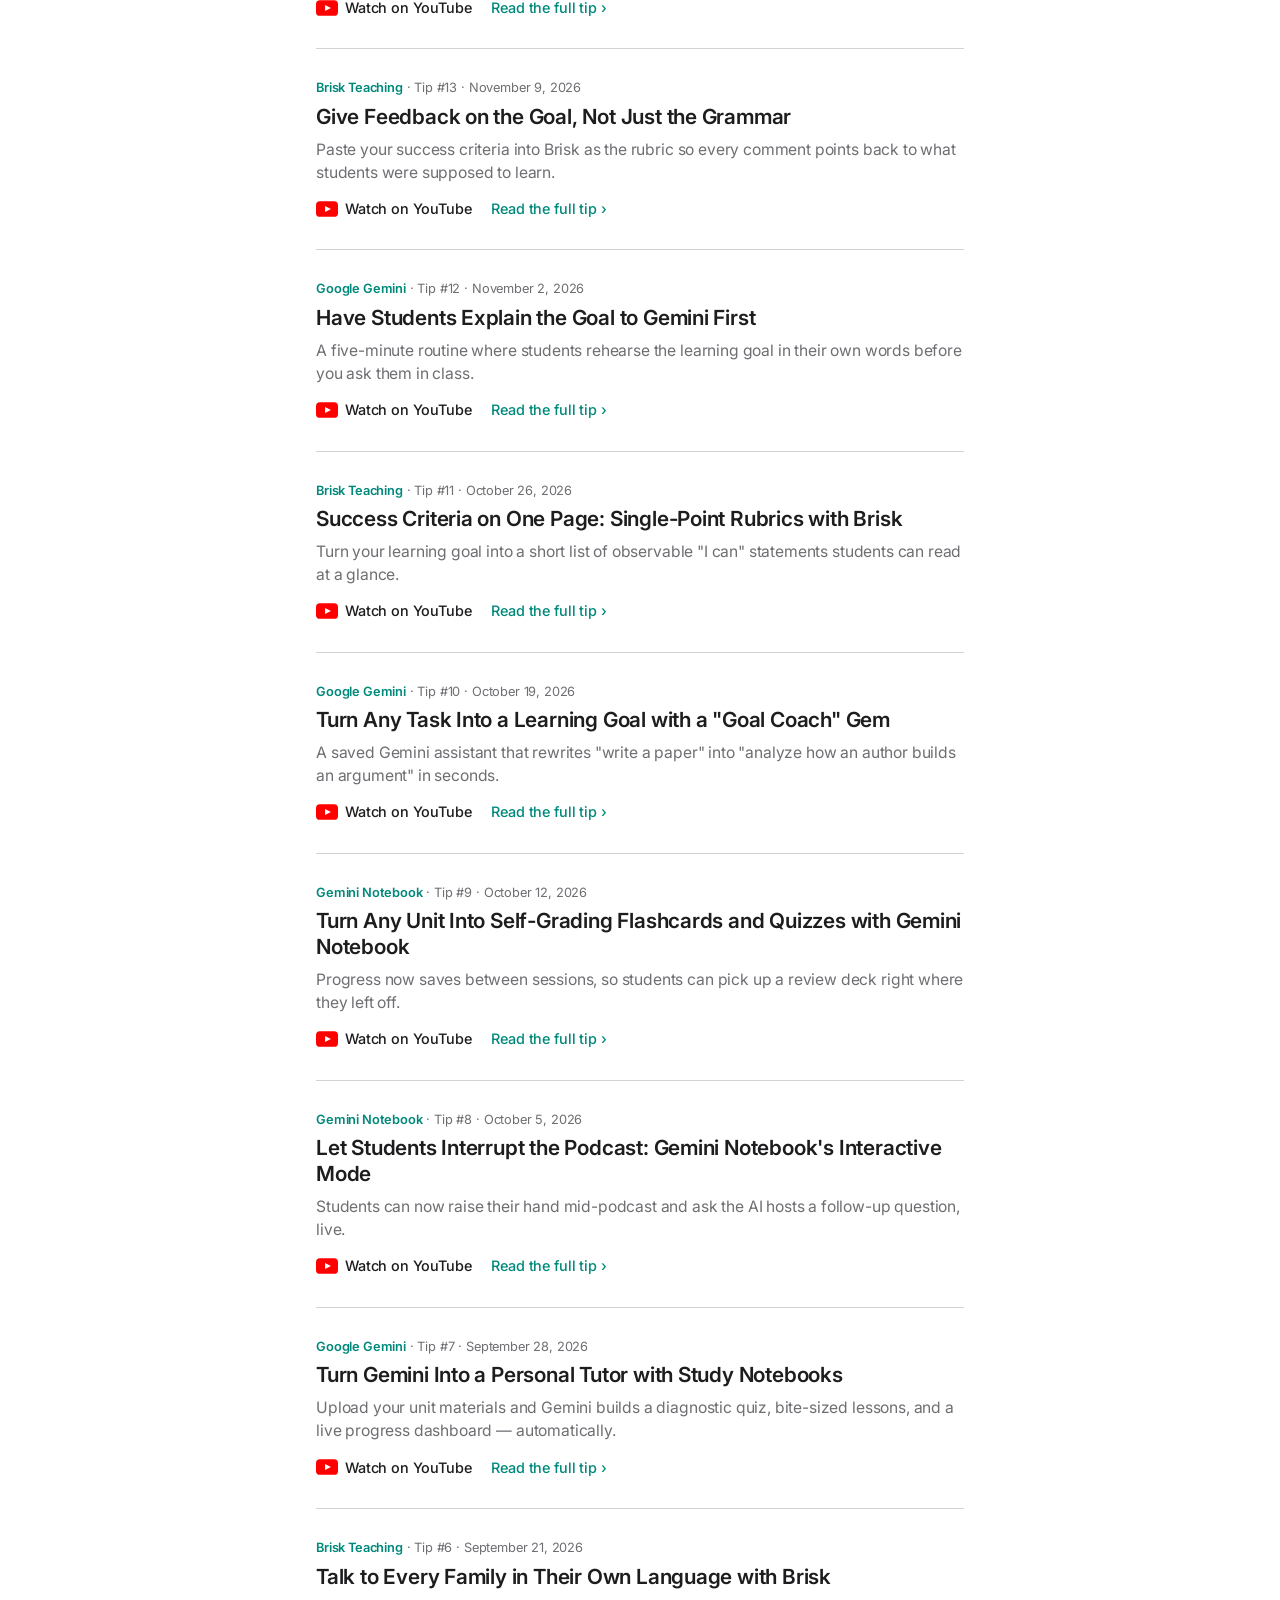
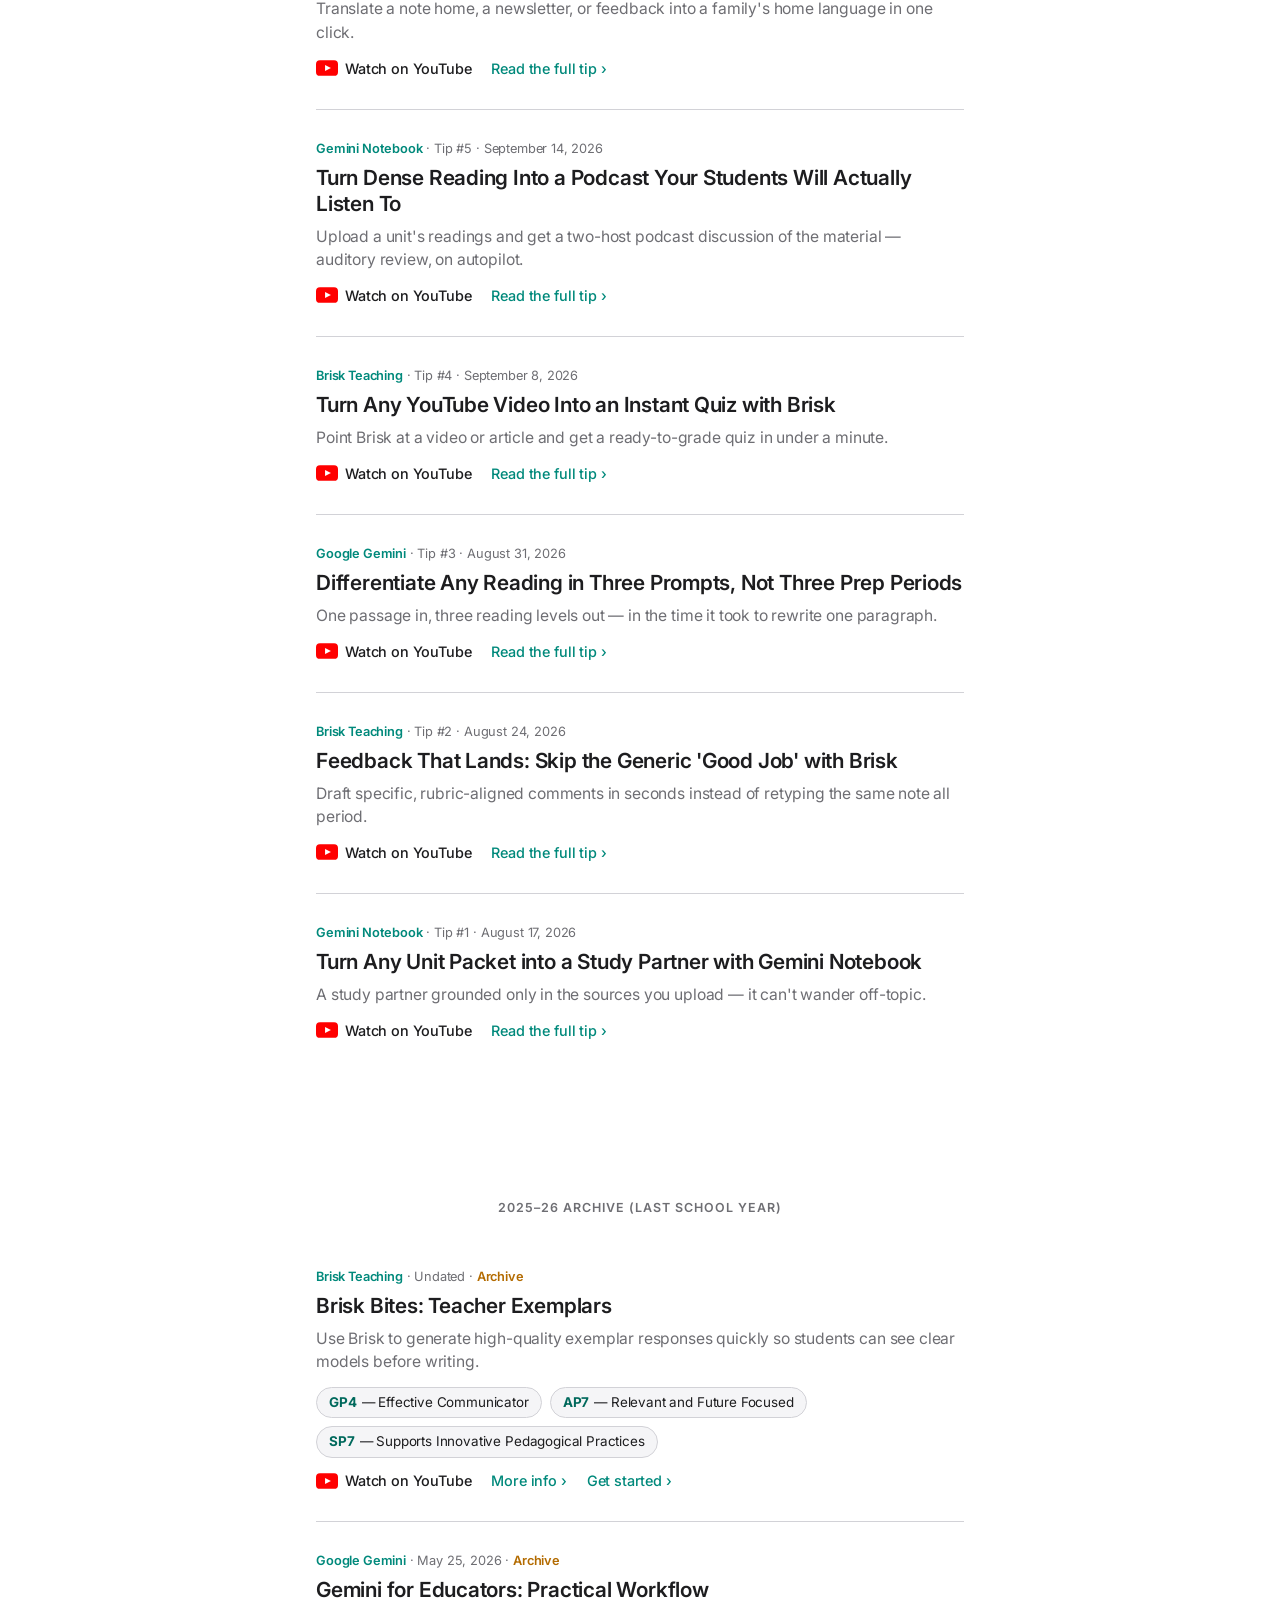
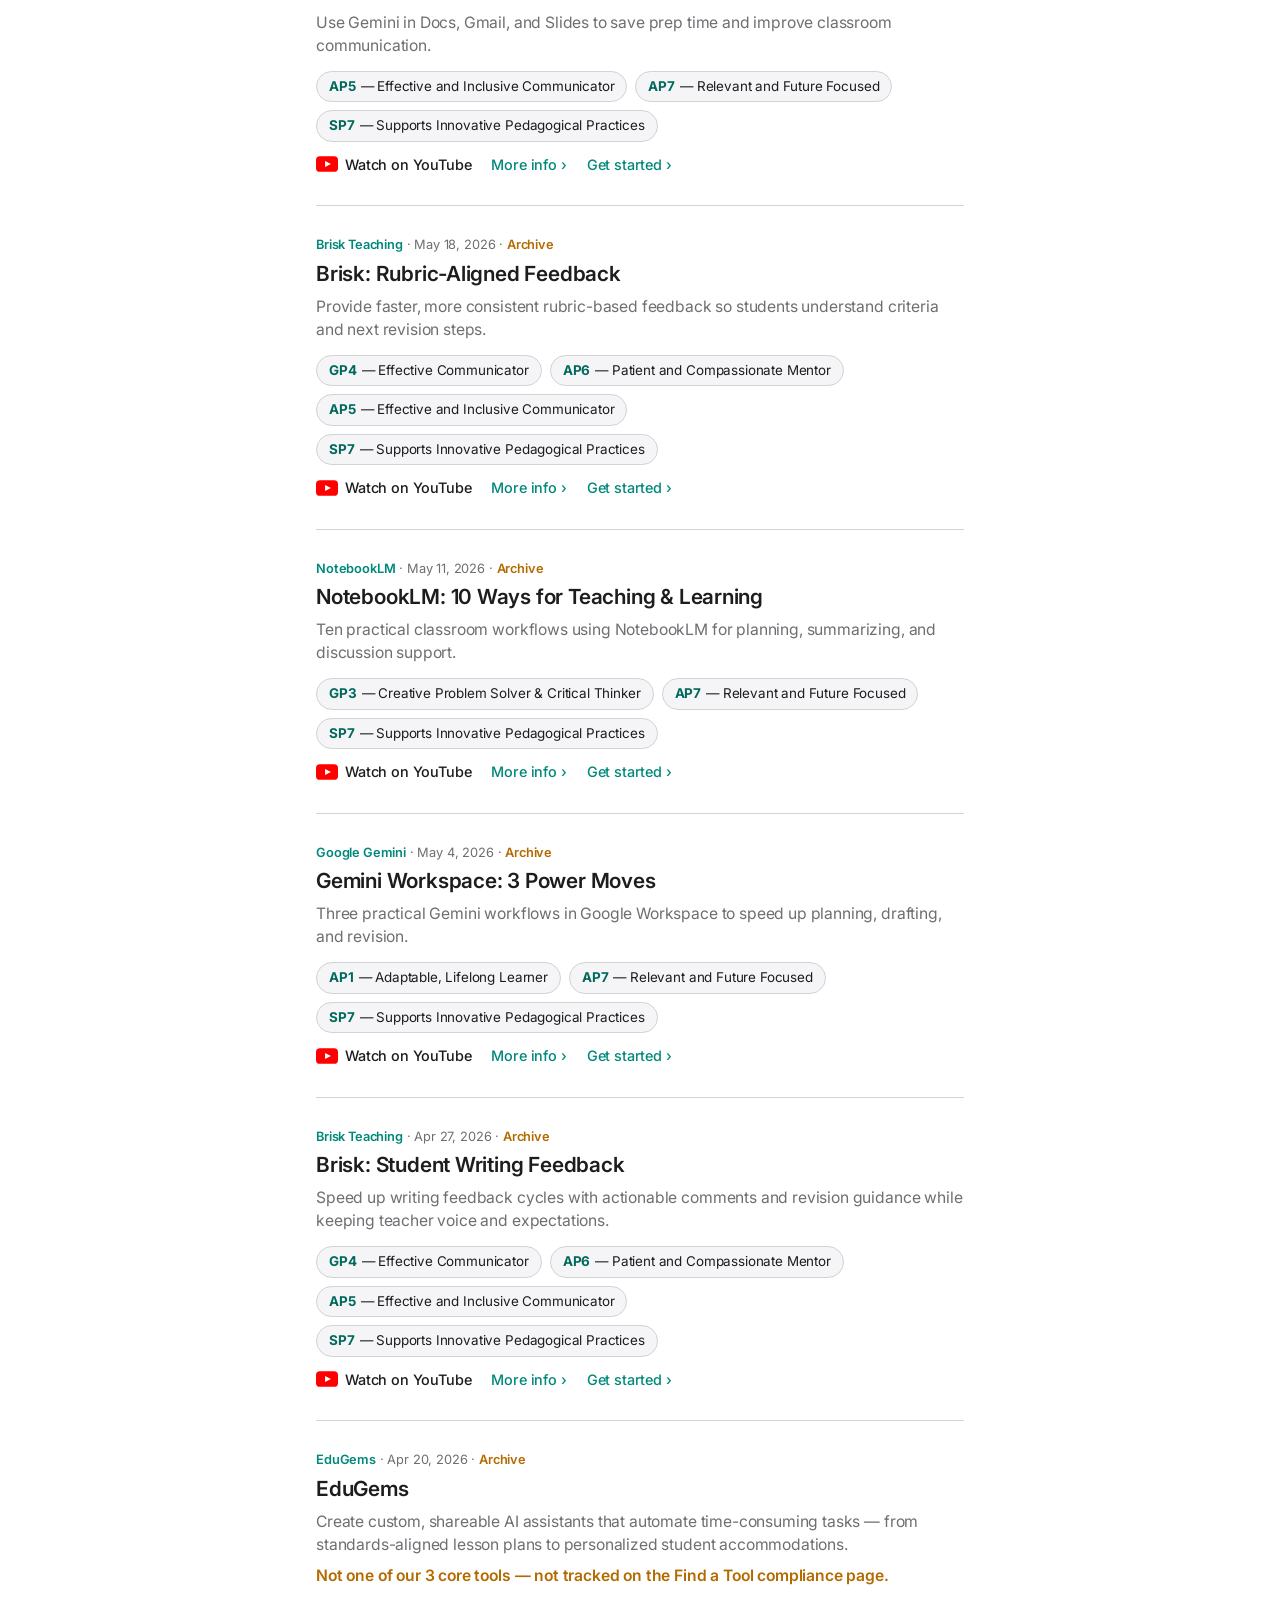
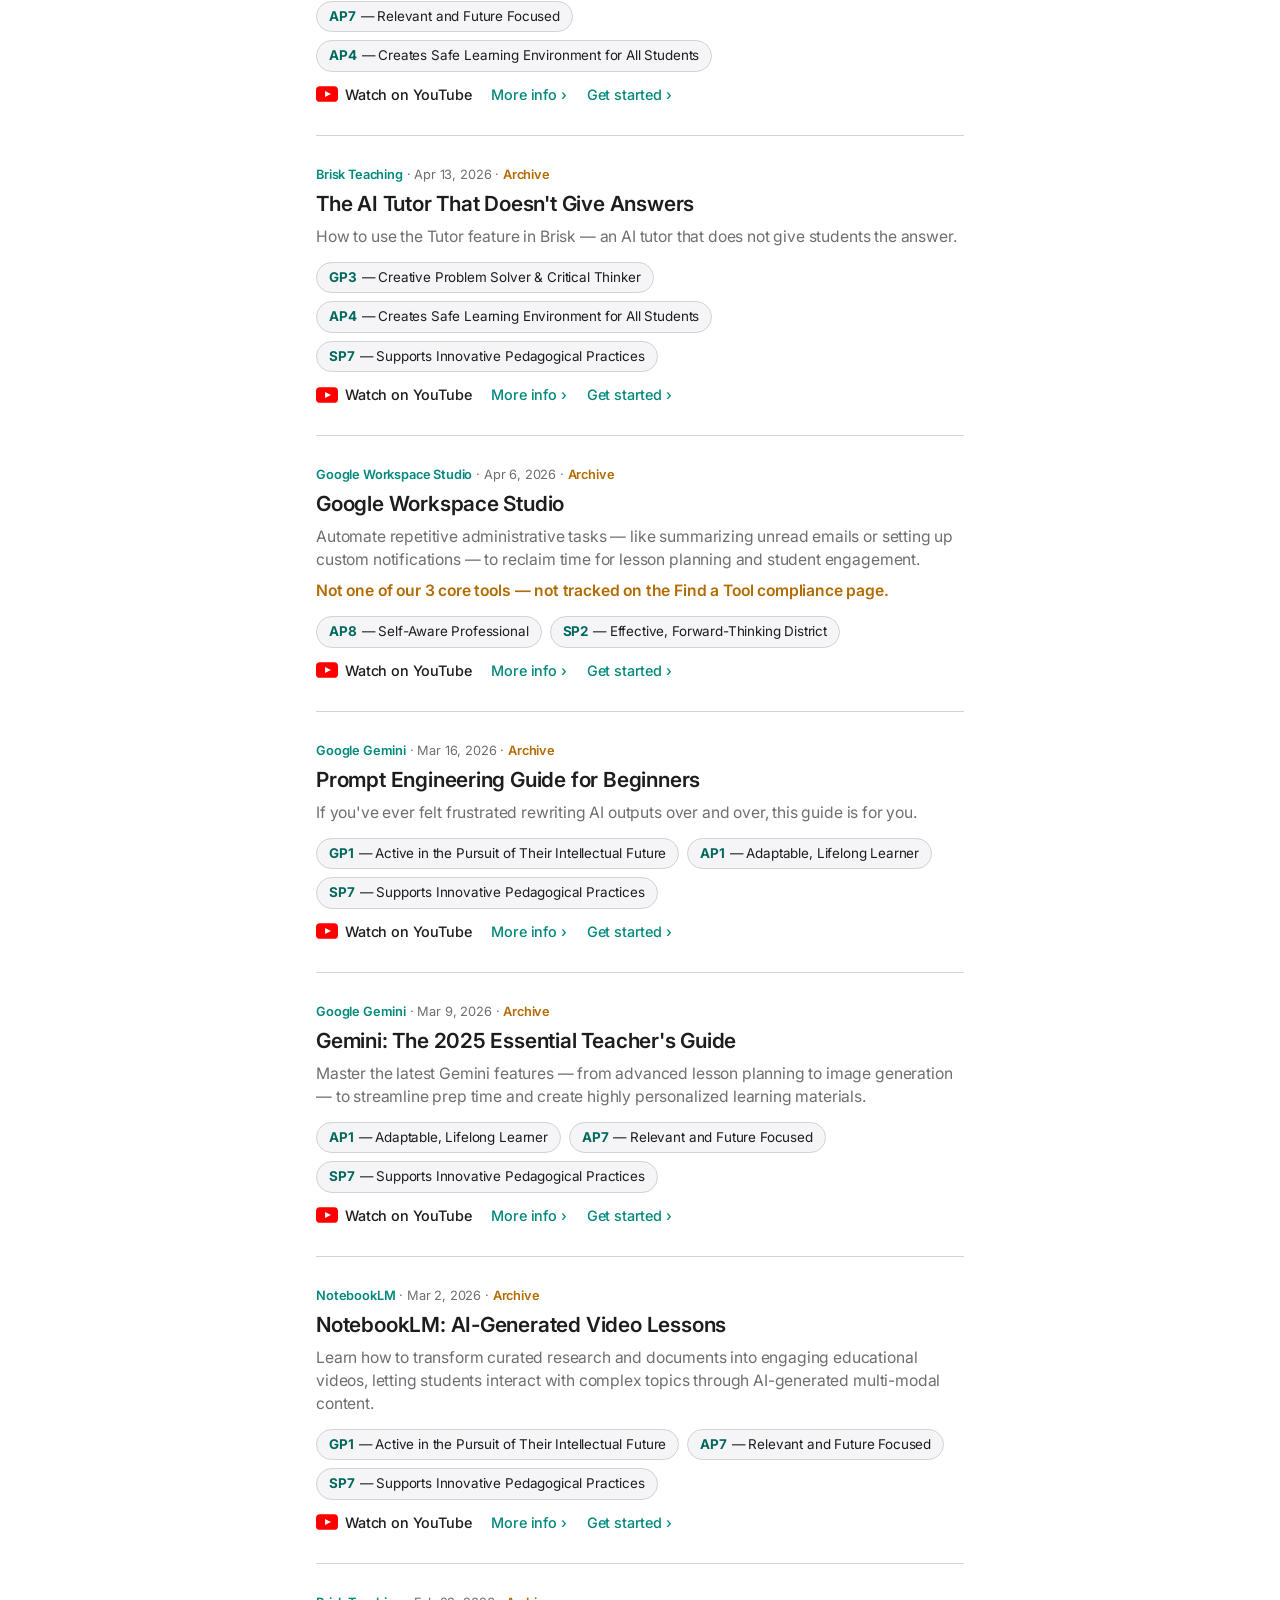
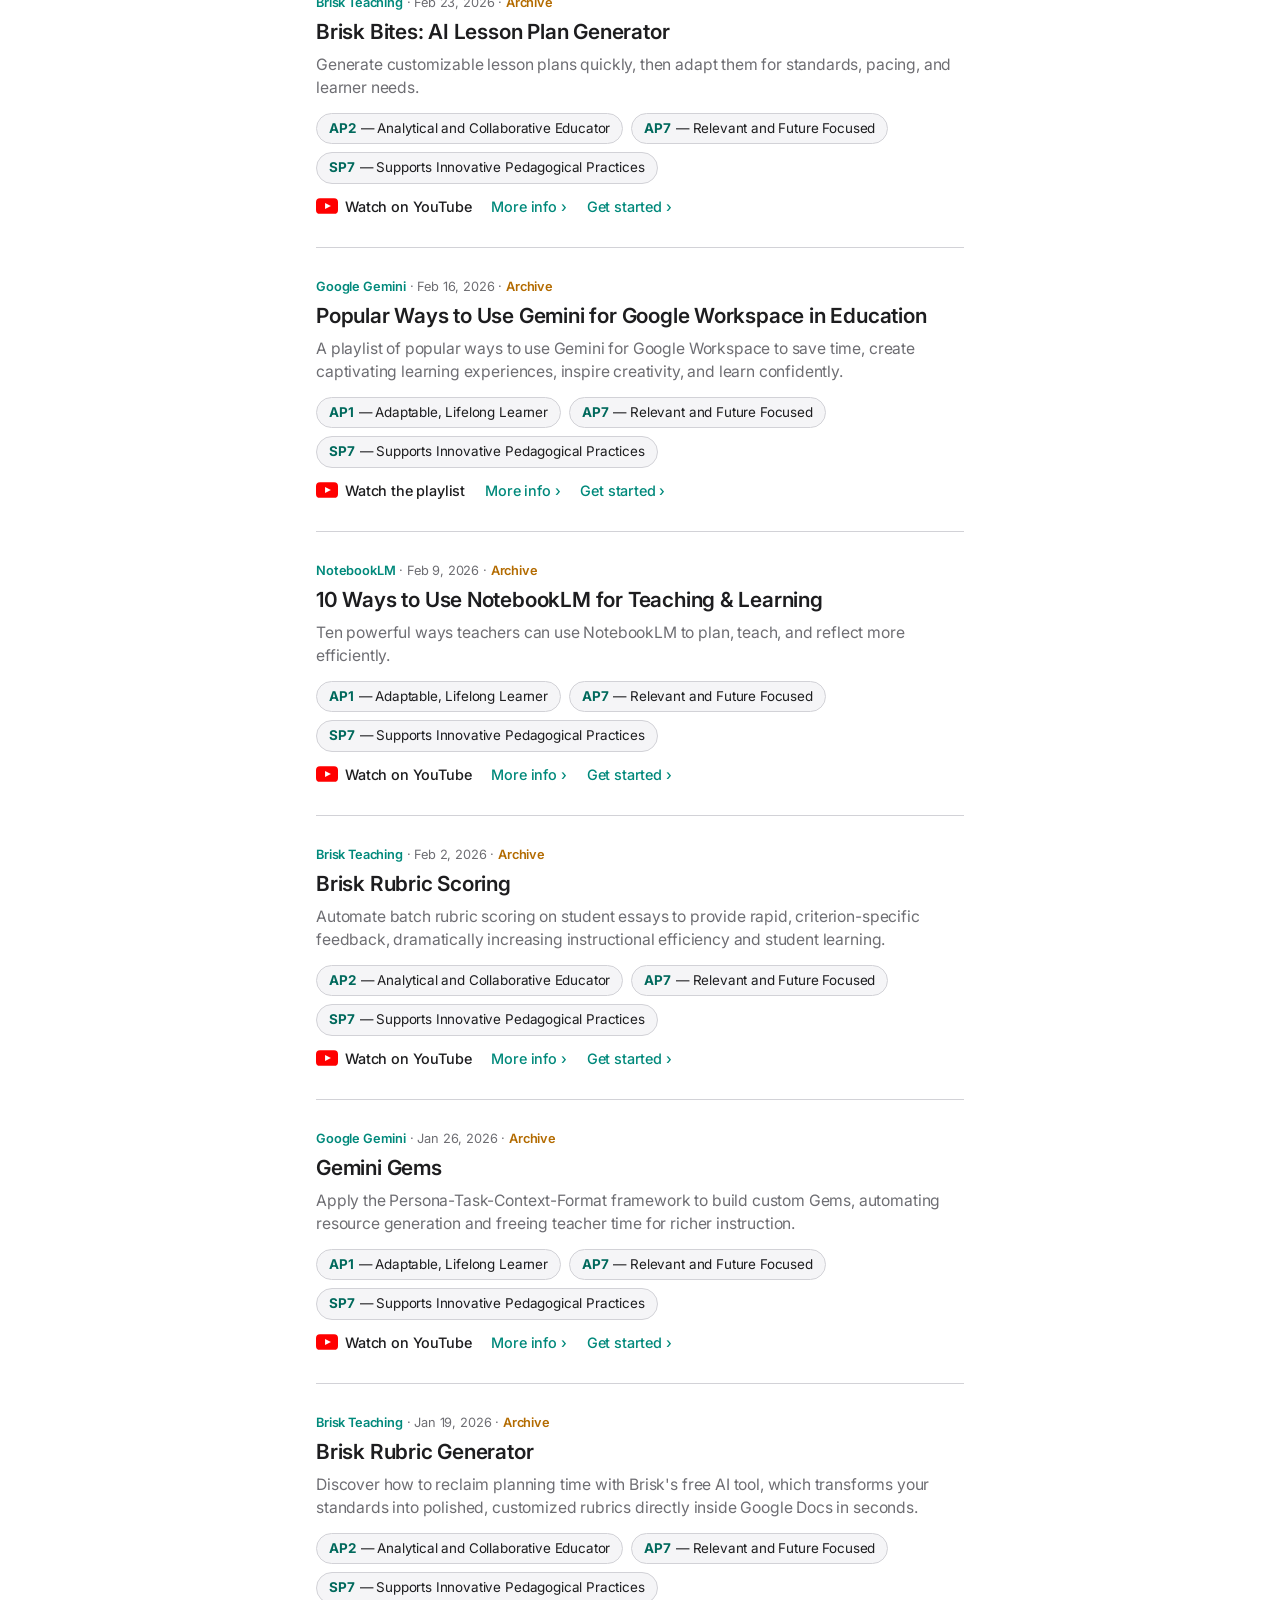
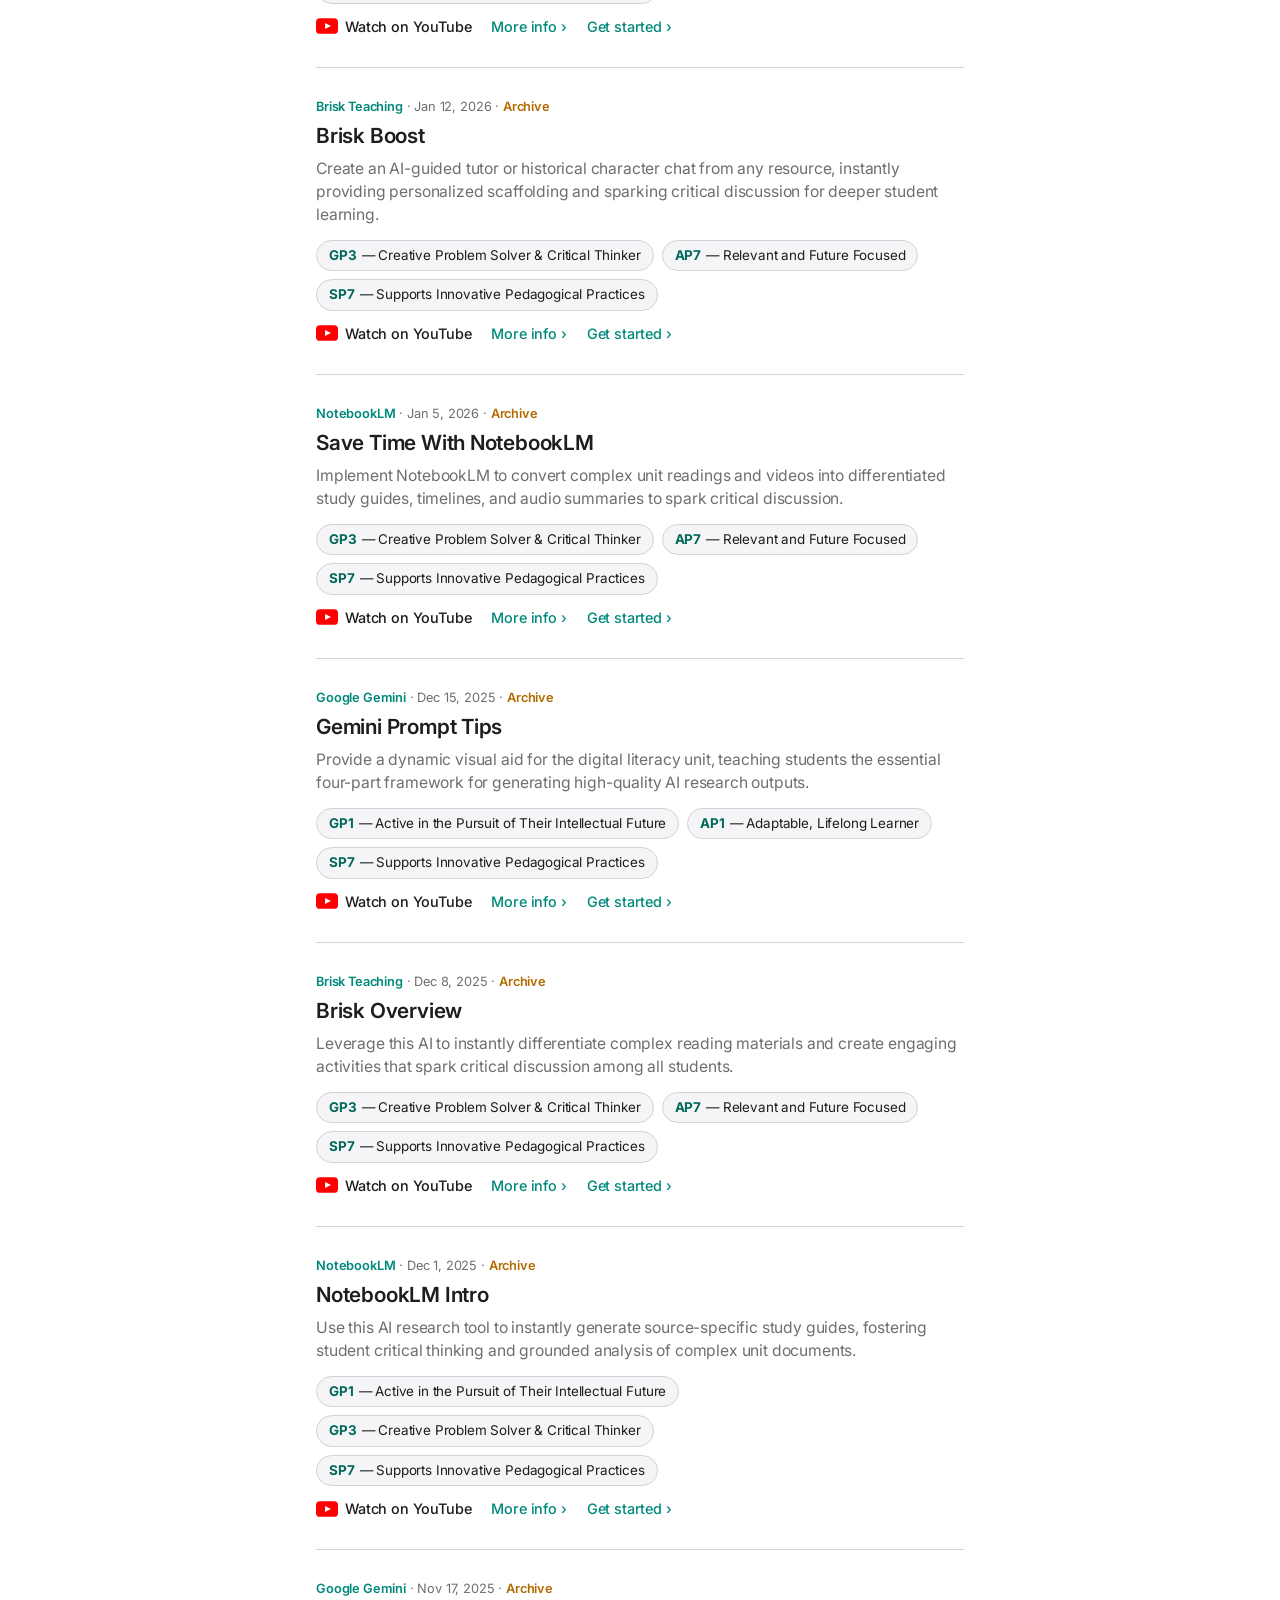
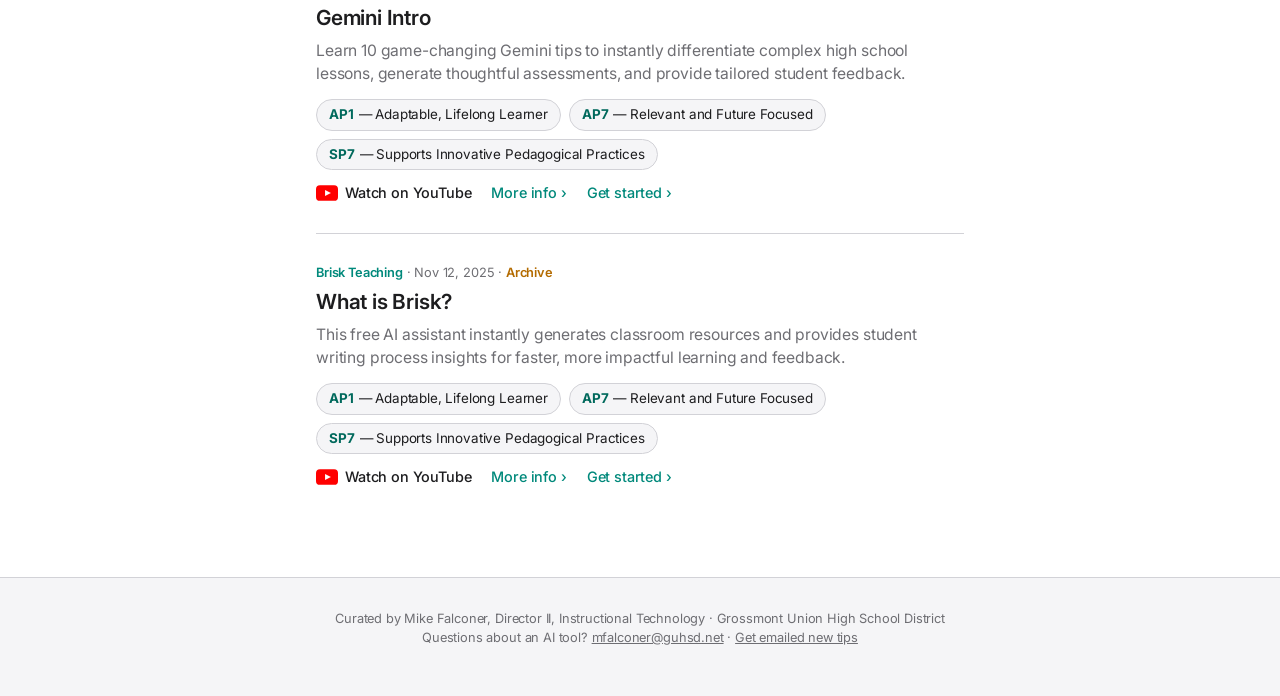
==== commit 554c1235: "Update footer attribution to Director II, Instructional Technology" ====
--- a/index.html
+++ b/index.html
@@ -79,7 +79,7 @@
 </div>
 
 <footer class="site-footer">
-  Curated by Mike Falconer, Assistant Principal · Grossmont Union High School District<br>
+  Curated by Mike Falconer, Director II, Instructional Technology · Grossmont Union High School District<br>
   Questions about an AI tool? <a href="mailto:mfalconer@guhsd.net">mfalconer@guhsd.net</a> ·
   <a href="https://docs.google.com/forms/d/e/1FAIpQLSflh2l3PXs2NGAHv6u-hGjKtv7XPMycD4LKFdD82O3FxRU_Rg/viewform?usp=publish-editor" target="_blank" rel="noopener">Get emailed new tips</a>
 </footer>
